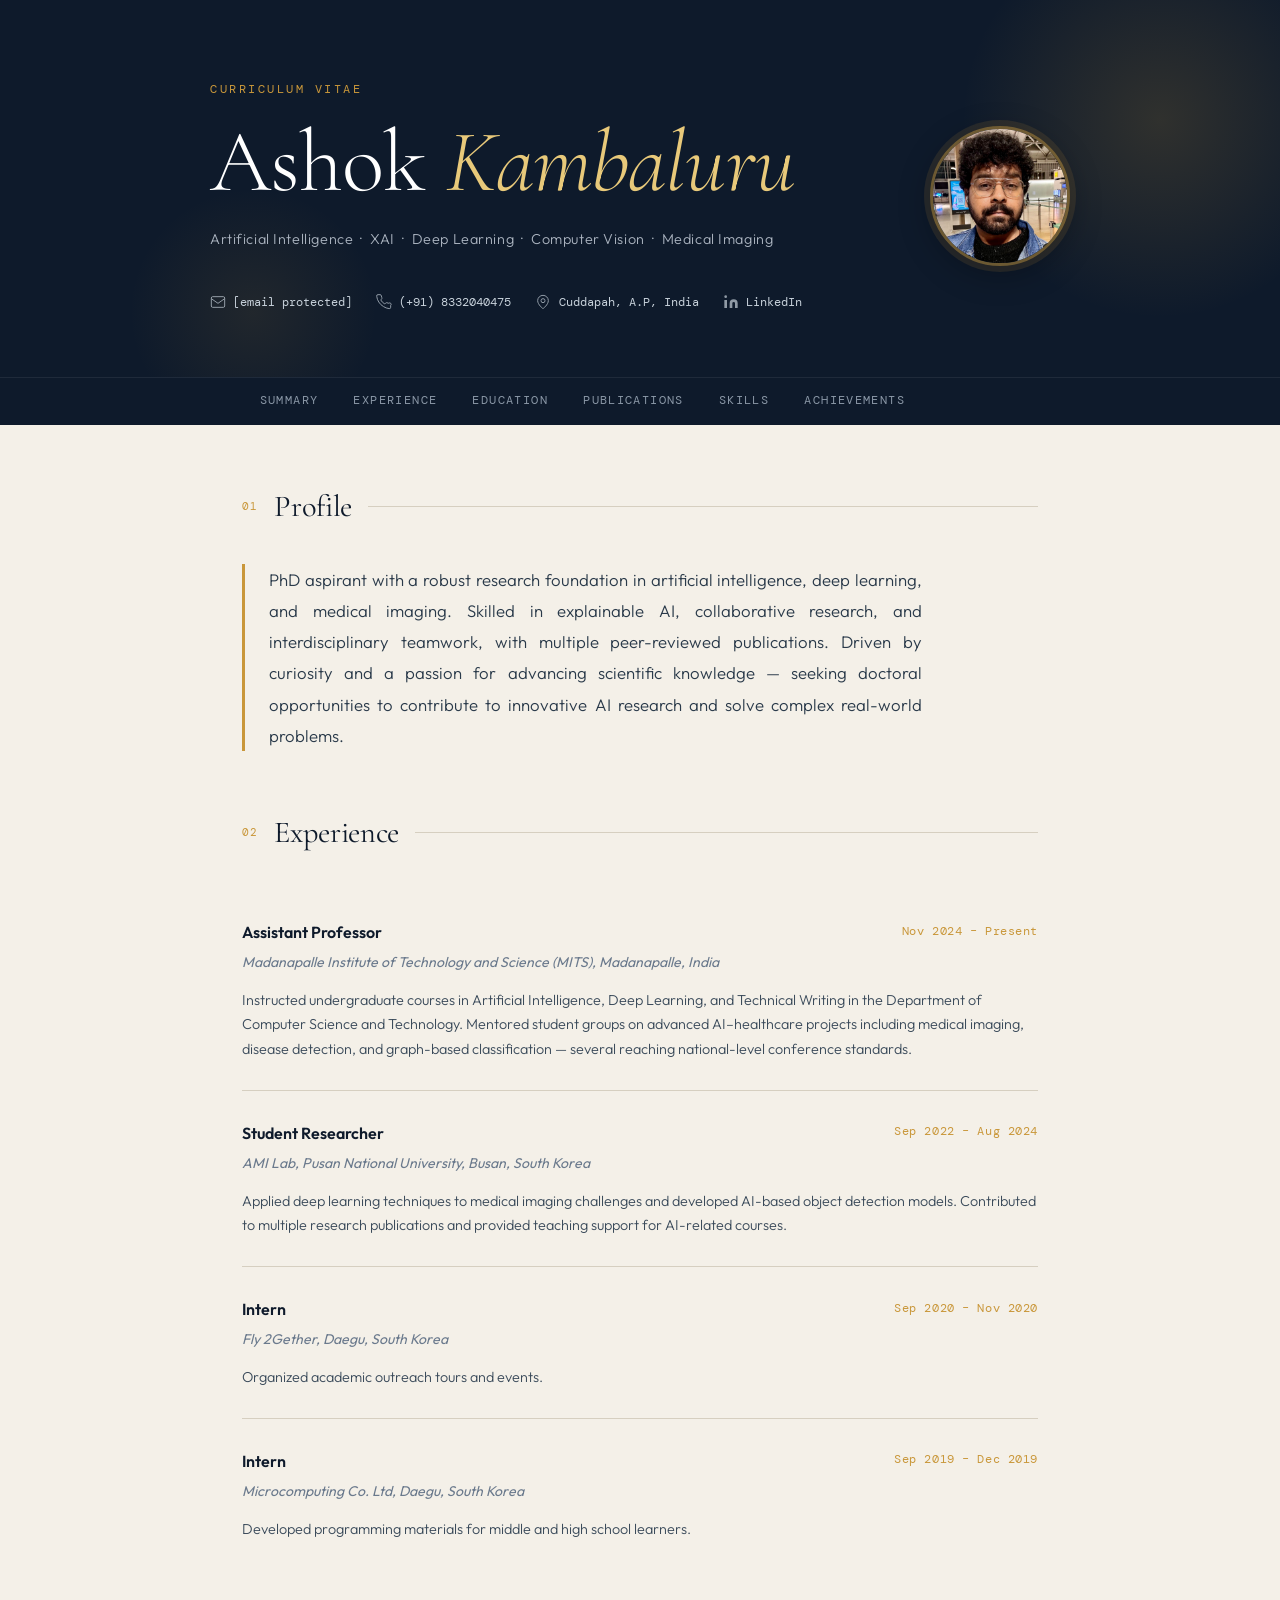
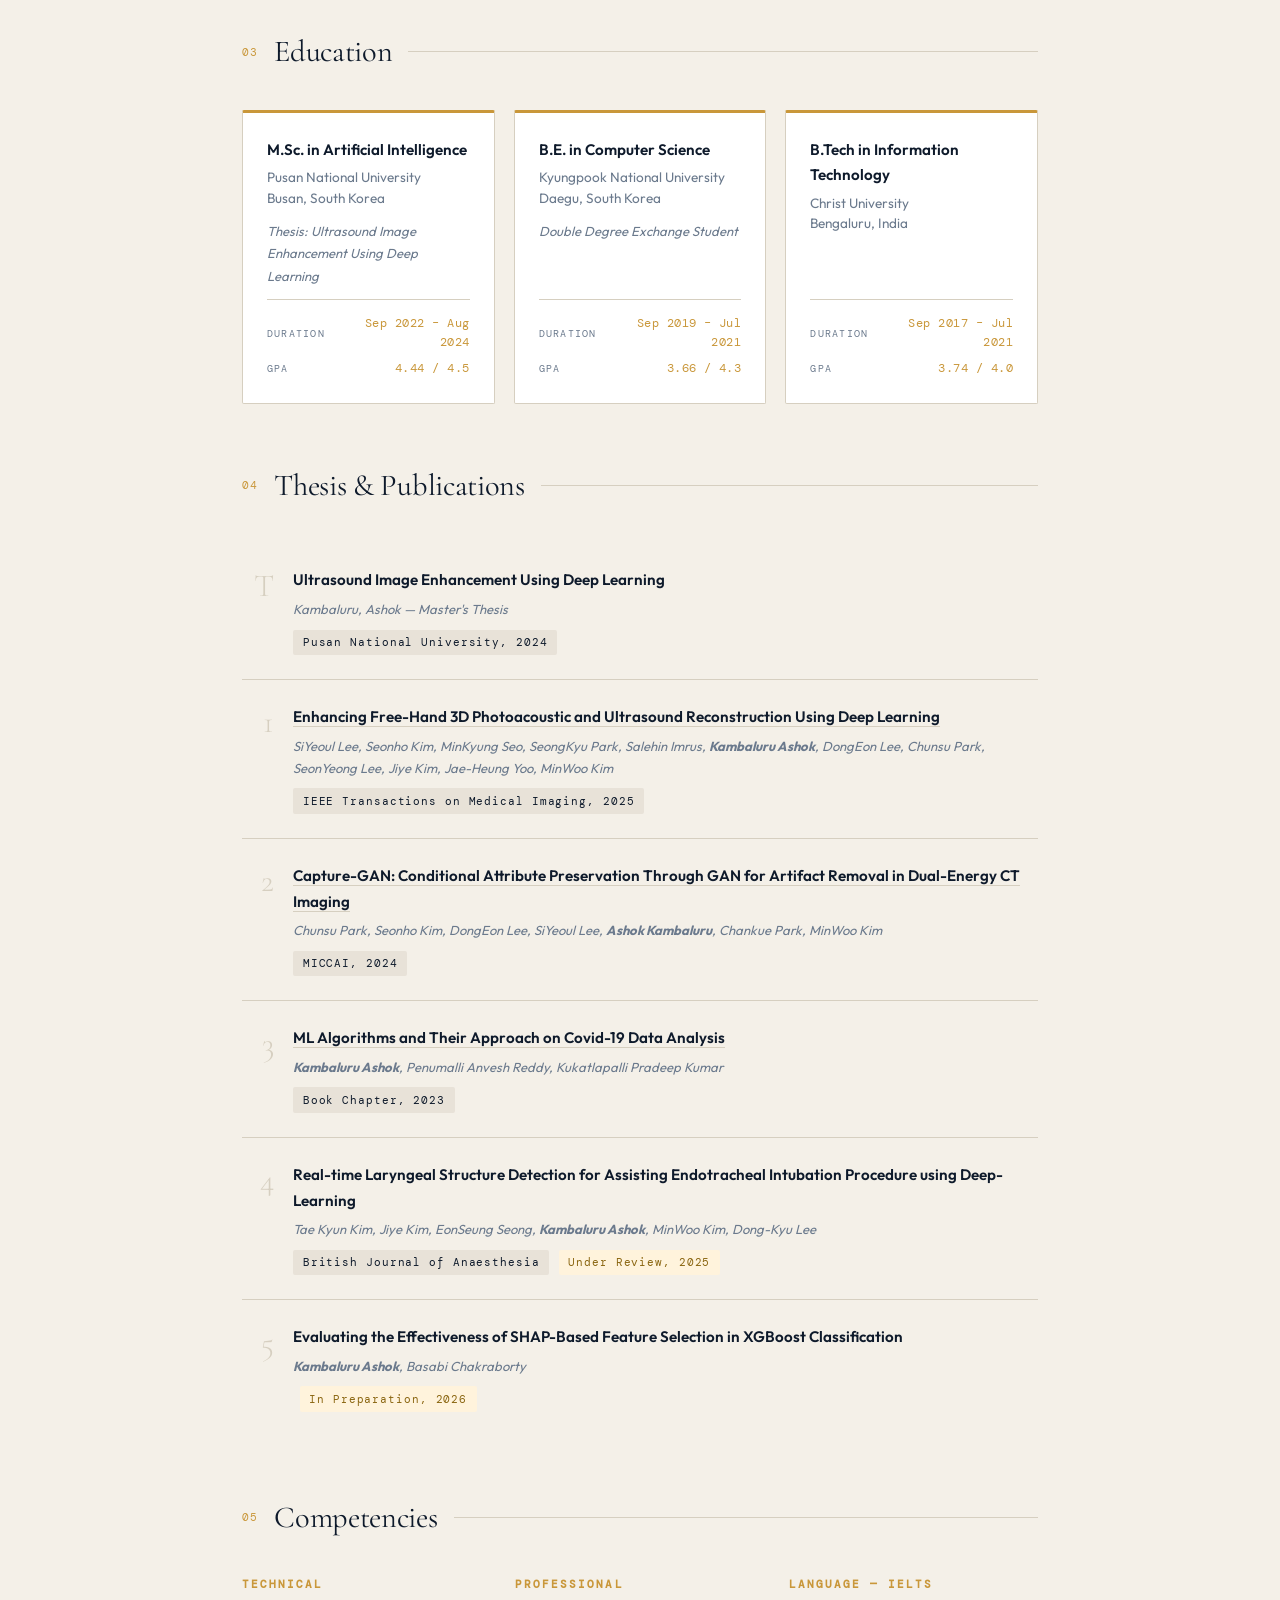
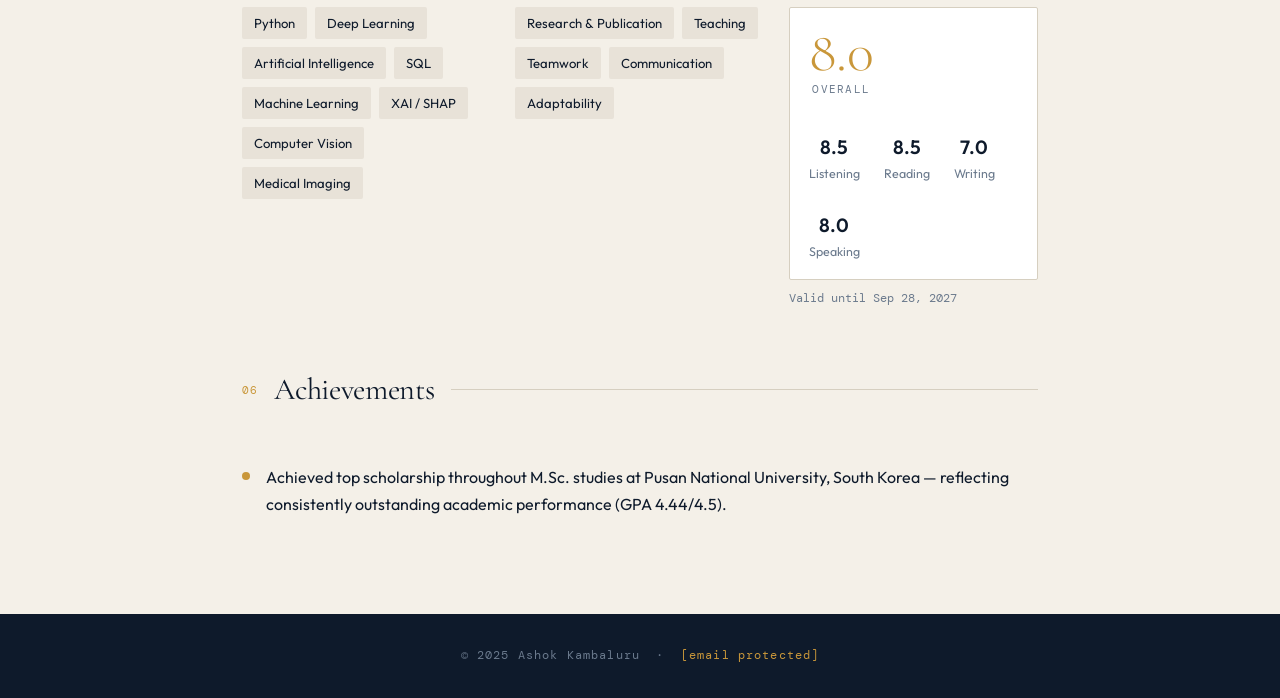
==== index.html @ cf651563 "Update index.html" ====
<!DOCTYPE html>
<html lang="en">
<head>
  <meta charset="UTF-8" />
  <meta name="viewport" content="width=device-width, initial-scale=1.0"/>
  <title>Ashok Kambaluru — AI Researcher</title>
  <link rel="preconnect" href="https://fonts.googleapis.com">
  <link href="https://fonts.googleapis.com/css2?family=Cormorant+Garamond:ital,wght@0,300;0,400;0,600;1,300;1,400&family=DM+Mono:wght@300;400&family=Outfit:wght@300;400;500;600&display=swap" rel="stylesheet">
  <style>
    :root {
      --ink: #0e1a2b;
      --paper: #f4f0e8;
      --accent: #c9973a;
      --accent-light: #e8c97a;
      --muted: #6b7a8d;
      --divider: #d6cfc0;
      --card-bg: #ffffff;
      --tag-bg: #e8e2d8;
    }

    *, *::before, *::after { box-sizing: border-box; margin: 0; padding: 0; }

    html { scroll-behavior: smooth; }

    body {
      font-family: 'Outfit', sans-serif;
      background-color: var(--paper);
      color: var(--ink);
      font-size: 16px;
      line-height: 1.7;
      overflow-x: hidden;
    }

    /* ─── HERO ─────────────────────────────────────────────── */
    header {
      background: var(--ink);
      color: var(--paper);
      padding: 5rem 2rem 4rem;
      position: relative;
      overflow: hidden;
    }

    header::before {
      content: '';
      position: absolute;
      top: -80px; right: -80px;
      width: 400px; height: 400px;
      border-radius: 50%;
      background: radial-gradient(circle, rgba(201,151,58,0.18) 0%, transparent 70%);
      pointer-events: none;
    }
    header::after {
      content: '';
      position: absolute;
      bottom: -60px; left: 10%;
      width: 250px; height: 250px;
      border-radius: 50%;
      background: radial-gradient(circle, rgba(201,151,58,0.10) 0%, transparent 70%);
      pointer-events: none;
    }

    .hero-inner {
      max-width: 860px;
      margin: 0 auto;
      position: relative;
      z-index: 1;
    }

    .hero-inner {
      display: flex;
      align-items: flex-start;
      gap: 3rem;
    }

    .hero-text { flex: 1; }

    .hero-photo {
      flex-shrink: 0;
      width: 140px;
      height: 140px;
      border-radius: 50%;
      object-fit: cover;
      object-position: center top;
      border: 3px solid rgba(201,151,58,0.5);
      box-shadow: 0 0 0 6px rgba(201,151,58,0.12), 0 8px 32px rgba(0,0,0,0.3);
      opacity: 0;
      animation: fadeUp 0.7s 0.2s forwards;
      align-self: center;
    }

    @media (max-width: 600px) {
      .hero-inner { flex-direction: column-reverse; gap: 1.5rem; align-items: flex-start; }
      .hero-photo { width: 100px; height: 100px; }
    }

    .hero-label {
      font-family: 'DM Mono', monospace;
      font-size: 0.72rem;
      letter-spacing: 0.22em;
      text-transform: uppercase;
      color: var(--accent);
      margin-bottom: 1rem;
      opacity: 0;
      animation: fadeUp 0.6s 0.1s forwards;
    }

    h1 {
      font-family: 'Cormorant Garamond', serif;
      font-size: clamp(3rem, 8vw, 5.5rem);
      font-weight: 300;
      letter-spacing: -0.01em;
      line-height: 1.05;
      color: #fff;
      opacity: 0;
      animation: fadeUp 0.7s 0.25s forwards;
    }

    h1 em {
      font-style: italic;
      color: var(--accent-light);
    }

    .hero-tagline {
      margin-top: 1.2rem;
      font-size: 0.9rem;
      font-weight: 300;
      color: #aab3bf;
      letter-spacing: 0.04em;
      opacity: 0;
      animation: fadeUp 0.7s 0.4s forwards;
    }

    .hero-contacts {
      display: flex;
      flex-wrap: wrap;
      gap: 1.5rem;
      margin-top: 2.5rem;
      opacity: 0;
      animation: fadeUp 0.7s 0.55s forwards;
    }

    .hero-contacts a, .hero-contacts span {
      font-family: 'DM Mono', monospace;
      font-size: 0.78rem;
      color: #c8d2db;
      text-decoration: none;
      display: flex;
      align-items: center;
      gap: 0.45rem;
      transition: color 0.2s;
    }
    .hero-contacts a:hover { color: var(--accent-light); }

    .contact-icon {
      width: 16px; height: 16px;
      flex-shrink: 0;
      opacity: 0.7;
    }

    /* ─── NAV ──────────────────────────────────────────────── */
    nav {
      background: var(--ink);
      border-top: 1px solid rgba(255,255,255,0.07);
      position: sticky;
      top: 0;
      z-index: 100;
    }

    nav ul {
      max-width: 860px;
      margin: 0 auto;
      display: flex;
      gap: 0;
      list-style: none;
      padding: 0 2rem;
      overflow-x: auto;
    }

    nav a {
      display: block;
      padding: 0.85rem 1.1rem;
      font-family: 'DM Mono', monospace;
      font-size: 0.72rem;
      letter-spacing: 0.12em;
      text-transform: uppercase;
      color: #8a97a6;
      text-decoration: none;
      transition: color 0.2s;
      white-space: nowrap;
    }
    nav a:hover { color: var(--accent-light); }

    /* ─── MAIN LAYOUT ──────────────────────────────────────── */
    main {
      max-width: 860px;
      margin: 0 auto;
      padding: 0 2rem 5rem;
    }

    .section {
      padding: 3.5rem 0 0;
      opacity: 1;
      transform: translateY(0);
      transition: none;
    }
    .section.animate {
      opacity: 0;
      transform: translateY(20px);
      transition: opacity 0.5s ease, transform 0.5s ease;
    }
    .section.animate.visible {
      opacity: 1;
      transform: translateY(0);
    }

    .section-header {
      display: flex;
      align-items: center;
      gap: 1rem;
      margin-bottom: 2rem;
    }

    .section-num {
      font-family: 'DM Mono', monospace;
      font-size: 0.68rem;
      color: var(--accent);
      letter-spacing: 0.1em;
    }

    h2 {
      font-family: 'Cormorant Garamond', serif;
      font-size: 1.9rem;
      font-weight: 400;
      color: var(--ink);
      letter-spacing: -0.01em;
    }

    .section-line {
      flex: 1;
      height: 1px;
      background: var(--divider);
    }

    /* ─── SUMMARY ──────────────────────────────────────────── */
    .summary-text {
      font-size: 1.05rem;
      font-weight: 300;
      line-height: 1.85;
      color: #2a3a4a;
      max-width: 680px;
      border-left: 3px solid var(--accent);
      padding-left: 1.5rem;
      text-align: justify;
      hyphens: auto;
    }

    /* ─── EXPERIENCE ───────────────────────────────────────── */
    .exp-item {
      display: grid;
      grid-template-columns: 1fr auto;
      gap: 0.3rem 2rem;
      padding: 1.8rem 0;
      border-bottom: 1px solid var(--divider);
    }
    .exp-item:last-child { border-bottom: none; }

    .exp-role {
      font-weight: 600;
      font-size: 1rem;
      color: var(--ink);
    }

    .exp-date {
      font-family: 'DM Mono', monospace;
      font-size: 0.72rem;
      color: var(--accent);
      letter-spacing: 0.05em;
      white-space: nowrap;
      padding-top: 0.15rem;
    }

    .exp-org {
      font-style: italic;
      font-size: 0.88rem;
      color: var(--muted);
      grid-column: 1;
    }

    .exp-desc {
      grid-column: 1 / -1;
      font-size: 0.9rem;
      font-weight: 300;
      color: #3a4a5a;
      margin-top: 0.5rem;
    }

    /* ─── EDUCATION ────────────────────────────────────────── */
    .edu-grid {
      display: grid;
      grid-template-columns: repeat(auto-fit, minmax(240px, 1fr));
      gap: 1.2rem;
    }

    .edu-card {
      background: var(--card-bg);
      border: 1px solid var(--divider);
      border-top: 3px solid var(--accent);
      padding: 1.5rem;
      border-radius: 2px;
      transition: box-shadow 0.25s, transform 0.25s;
      display: flex;
      flex-direction: column;
    }
    .edu-card:hover {
      box-shadow: 0 8px 30px rgba(14,26,43,0.10);
      transform: translateY(-3px);
    }

    .edu-degree {
      font-weight: 600;
      font-size: 0.95rem;
      margin-bottom: 0.3rem;
    }

    .edu-uni {
      font-size: 0.85rem;
      color: var(--muted);
      margin-bottom: 0.75rem;
      line-height: 1.5;
    }

    .edu-note {
      font-size: 0.82rem;
      color: var(--muted);
      font-style: italic;
      margin-bottom: 0.75rem;
      flex: 1;
    }

    .edu-meta {
      display: grid;
      grid-template-columns: auto 1fr;
      gap: 0.35rem 1.2rem;
      border-top: 1px solid var(--divider);
      padding-top: 0.85rem;
      margin-top: auto;
      align-items: center;
    }

    .edu-meta-label {
      font-family: 'DM Mono', monospace;
      font-size: 0.65rem;
      letter-spacing: 0.12em;
      text-transform: uppercase;
      color: var(--muted);
      white-space: nowrap;
    }

    .edu-meta-value {
      font-family: 'DM Mono', monospace;
      font-size: 0.73rem;
      color: var(--accent);
      letter-spacing: 0.04em;
      font-weight: 400;
      text-align: right;
    }

    /* ─── PUBLICATIONS ─────────────────────────────────────── */
    .pub-item {
      padding: 1.5rem 0;
      border-bottom: 1px solid var(--divider);
      display: grid;
      grid-template-columns: auto 1fr;
      gap: 0 1.2rem;
    }
    .pub-item:last-child { border-bottom: none; }

    .pub-num {
      font-family: 'Cormorant Garamond', serif;
      font-size: 2rem;
      font-weight: 300;
      color: var(--divider);
      line-height: 1;
      padding-top: 0.15rem;
      min-width: 2rem;
      text-align: right;
    }

    .pub-title {
      font-weight: 600;
      font-size: 0.95rem;
      color: var(--ink);
      margin-bottom: 0.3rem;
    }

    .pub-authors {
      font-size: 0.82rem;
      color: var(--muted);
      font-style: italic;
      margin-bottom: 0.4rem;
    }

    .pub-venue {
      display: inline-block;
      font-family: 'DM Mono', monospace;
      font-size: 0.7rem;
      letter-spacing: 0.08em;
      background: var(--tag-bg);
      color: var(--ink);
      padding: 0.2rem 0.6rem;
      border-radius: 2px;
    }

    .pub-status {
      display: inline-block;
      font-family: 'DM Mono', monospace;
      font-size: 0.7rem;
      letter-spacing: 0.08em;
      background: #fff3dc;
      color: #8a6510;
      padding: 0.2rem 0.6rem;
      border-radius: 2px;
      margin-left: 0.4rem;
    }

    .pub-title a {
      color: var(--ink);
      text-decoration: none;
      border-bottom: 1px solid var(--divider);
      transition: color 0.2s, border-color 0.2s;
    }
    .pub-title a:hover {
      color: var(--accent);
      border-color: var(--accent);
    }

    /* ─── DOCUMENTS ────────────────────────────────────────── */
    .docs-grid {
      display: grid;
      grid-template-columns: repeat(auto-fill, minmax(220px, 1fr));
      gap: 1rem;
    }

    .doc-card {
      background: var(--card-bg);
      border: 1px solid var(--divider);
      border-radius: 2px;
      padding: 1.2rem 1.4rem;
      display: flex;
      align-items: center;
      gap: 1rem;
      text-decoration: none;
      color: var(--ink);
      transition: box-shadow 0.2s, transform 0.2s, border-color 0.2s;
    }
    .doc-card:hover {
      box-shadow: 0 6px 24px rgba(14,26,43,0.10);
      transform: translateY(-2px);
      border-color: var(--accent);
    }

    .doc-icon {
      width: 36px; height: 36px;
      flex-shrink: 0;
      background: var(--tag-bg);
      border-radius: 4px;
      display: flex;
      align-items: center;
      justify-content: center;
    }

    .doc-icon svg {
      width: 18px; height: 18px;
      color: var(--accent);
    }

    .doc-info {}

    .doc-name {
      font-weight: 600;
      font-size: 0.88rem;
      margin-bottom: 0.2rem;
    }

    .doc-meta {
      font-family: 'DM Mono', monospace;
      font-size: 0.68rem;
      color: var(--muted);
      letter-spacing: 0.06em;
    }

    /* ─── SKILLS ───────────────────────────────────────────── */
    .skills-grid {
      display: grid;
      grid-template-columns: repeat(auto-fit, minmax(200px, 1fr));
      gap: 1.5rem;
    }

    .skill-group h3 {
      font-family: 'DM Mono', monospace;
      font-size: 0.7rem;
      letter-spacing: 0.18em;
      text-transform: uppercase;
      color: var(--accent);
      margin-bottom: 0.8rem;
    }

    .skill-tags {
      display: flex;
      flex-wrap: wrap;
      gap: 0.5rem;
    }

    .skill-tag {
      background: var(--tag-bg);
      color: var(--ink);
      font-size: 0.82rem;
      padding: 0.3rem 0.75rem;
      border-radius: 2px;
      font-weight: 400;
    }

    /* ─── IELTS ────────────────────────────────────────────── */
    .ielts-box {
      background: var(--card-bg);
      border: 1px solid var(--divider);
      padding: 1.5rem 2rem;
      border-radius: 2px;
      display: flex;
      flex-wrap: wrap;
      gap: 2rem;
      align-items: center;
    }

    .ielts-overall {
      text-align: center;
    }

    .ielts-score {
      font-family: 'Cormorant Garamond', serif;
      font-size: 3.5rem;
      font-weight: 300;
      color: var(--accent);
      line-height: 1;
    }

    .ielts-label {
      font-family: 'DM Mono', monospace;
      font-size: 0.68rem;
      letter-spacing: 0.12em;
      text-transform: uppercase;
      color: var(--muted);
    }

    .ielts-breakdown {
      display: flex;
      gap: 1.5rem;
      flex-wrap: wrap;
    }

    .ielts-sub {
      text-align: center;
    }

    .ielts-sub-score {
      font-weight: 600;
      font-size: 1.2rem;
      color: var(--ink);
    }

    .ielts-sub-label {
      font-size: 0.78rem;
      color: var(--muted);
    }

    /* ─── ACHIEVEMENTS ─────────────────────────────────────── */
    .achievement-item {
      display: flex;
      gap: 1rem;
      align-items: flex-start;
      padding: 1rem 0;
    }

    .ach-bullet {
      width: 8px; height: 8px;
      background: var(--accent);
      border-radius: 50%;
      flex-shrink: 0;
      margin-top: 0.55rem;
    }

    /* ─── FOOTER ───────────────────────────────────────────── */
    footer {
      background: var(--ink);
      color: #6b7a8d;
      text-align: center;
      padding: 2rem;
      font-family: 'DM Mono', monospace;
      font-size: 0.72rem;
      letter-spacing: 0.1em;
    }

    footer a { color: var(--accent); text-decoration: none; }

    /* ─── ANIMATIONS ───────────────────────────────────────── */
    @keyframes fadeUp {
      from { opacity: 0; transform: translateY(18px); }
      to   { opacity: 1; transform: translateY(0); }
    }

    /* ─── RESPONSIVE ───────────────────────────────────────── */
    @media (max-width: 600px) {
      .exp-item { grid-template-columns: 1fr; }
      .exp-date { grid-column: 1; }
      .ielts-box { flex-direction: column; }
    }

    /* ─── ACCESSIBILITY ────────────────────────────────────── */
    :focus-visible {
      outline: 3px solid var(--accent);
      outline-offset: 3px;
    }

    @media (prefers-reduced-motion: reduce) {
      *, *::before, *::after {
        animation-duration: 0.01ms !important;
        transition-duration: 0.01ms !important;
      }
    }
  </style>
</head>
<body>

<!-- ── HEADER ───────────────────────────────────────────── -->
<header role="banner">
  <div class="hero-inner">
    <div class="hero-text">
    <p class="hero-label">Curriculum Vitae</p>
    <h1>Ashok <em>Kambaluru</em></h1>
    <p class="hero-tagline">Artificial Intelligence &nbsp;·&nbsp; XAI &nbsp;·&nbsp; Deep Learning &nbsp;·&nbsp; Computer Vision &nbsp;·&nbsp; Medical Imaging</p>
    <div class="hero-contacts" aria-label="Contact information">
      <a href="/cdn-cgi/l/email-protection#5a313b37383b362f2833743b293235311a3d373b333674393537" aria-label="Email Ashok">
        <svg class="contact-icon" viewBox="0 0 24 24" fill="none" stroke="currentColor" stroke-width="1.5" aria-hidden="true"><rect x="2" y="4" width="20" height="16" rx="2"/><path d="m2 7 10 7 10-7"/></svg>
        <span class="__cf_email__" data-cfemail="95fef4f8f7f4f9e0e7fcbbf4e6fdfafed5f2f8f4fcf9bbf6faf8">[email&#160;protected]</span>
      </a>
      <a href="tel:+918332040475" aria-label="Phone number">
        <svg class="contact-icon" viewBox="0 0 24 24" fill="none" stroke="currentColor" stroke-width="1.5" aria-hidden="true"><path d="M22 16.92v3a2 2 0 0 1-2.18 2 19.79 19.79 0 0 1-8.63-3.07A19.5 19.5 0 0 1 4.15 12 19.79 19.79 0 0 1 1.08 3.4 2 2 0 0 1 3.06 1h3a2 2 0 0 1 2 1.72c.127.96.361 1.903.7 2.81a2 2 0 0 1-.45 2.11L7.09 8.91a16 16 0 0 0 6 6l1.27-1.27a2 2 0 0 1 2.11-.45c.907.339 1.85.573 2.81.7A2 2 0 0 1 22 16.92z"/></svg>
        (+91) 8332040475
      </a>
      <span>
        <svg class="contact-icon" viewBox="0 0 24 24" fill="none" stroke="currentColor" stroke-width="1.5" aria-hidden="true"><path d="M20 10c0 6-8 12-8 12s-8-6-8-12a8 8 0 0 1 16 0Z"/><circle cx="12" cy="10" r="3"/></svg>
        Cuddapah, A.P, India
      </span>
      <a href="https://www.linkedin.com/in/ashok-kambaluru" target="_blank" rel="noopener noreferrer" aria-label="LinkedIn profile">
        <svg class="contact-icon" viewBox="0 0 24 24" fill="currentColor" aria-hidden="true"><path d="M16 8a6 6 0 0 1 6 6v7h-4v-7a2 2 0 0 0-2-2 2 2 0 0 0-2 2v7h-4v-7a6 6 0 0 1 6-6zM2 9h4v12H2z"/><circle cx="4" cy="4" r="2"/></svg>
        LinkedIn
      </a>
    </div>
    </div>
    <img src="[data-uri]" alt="Ashok Kambaluru" class="hero-photo" />
  </div>
</header>

<!-- ── NAV ──────────────────────────────────────────────── -->
<nav aria-label="Page sections">
  <ul role="list">
    <li><a href="#summary">Summary</a></li>
    <li><a href="#experience">Experience</a></li>
    <li><a href="#education">Education</a></li>
    <li><a href="#publications">Publications</a></li>
    <li><a href="#skills">Skills</a></li>
    <li><a href="#achievements">Achievements</a></li>
    <!-- <li><a href="#documents">Documents</a></li> -->
  </ul>
</nav>

<!-- ── MAIN ─────────────────────────────────────────────── -->
<main id="main-content">

  <!-- SUMMARY -->
  <section id="summary" class="section" aria-labelledby="summary-heading">
    <div class="section-header">
      <span class="section-num" aria-hidden="true">01</span>
      <h2 id="summary-heading">Profile</h2>
      <div class="section-line" aria-hidden="true"></div>
    </div>
    <p class="summary-text">
      PhD aspirant with a robust research foundation in artificial intelligence, deep learning, and medical imaging. Skilled in explainable AI, collaborative research, and interdisciplinary teamwork, with multiple peer-reviewed publications. Driven by curiosity and a passion for advancing scientific knowledge — seeking doctoral opportunities to contribute to innovative AI research and solve complex real-world problems.
    </p>
  </section>

  <!-- EXPERIENCE -->
  <section id="experience" class="section" aria-labelledby="exp-heading">
    <div class="section-header">
      <span class="section-num" aria-hidden="true">02</span>
      <h2 id="exp-heading">Experience</h2>
      <div class="section-line" aria-hidden="true"></div>
    </div>

    <article class="exp-item">
      <div class="exp-role">Assistant Professor</div>
      <div class="exp-date">Nov 2024 – Present</div>
      <div class="exp-org">Madanapalle Institute of Technology and Science (MITS), Madanapalle, India</div>
      <p class="exp-desc">Instructed undergraduate courses in Artificial Intelligence, Deep Learning, and Technical Writing in the Department of Computer Science and Technology. Mentored student groups on advanced AI–healthcare projects including medical imaging, disease detection, and graph-based classification — several reaching national-level conference standards.</p>
    </article>

    <article class="exp-item">
      <div class="exp-role">Student Researcher</div>
      <div class="exp-date">Sep 2022 – Aug 2024</div>
      <div class="exp-org">AMI Lab, Pusan National University, Busan, South Korea</div>
      <p class="exp-desc">Applied deep learning techniques to medical imaging challenges and developed AI-based object detection models. Contributed to multiple research publications and provided teaching support for AI-related courses.</p>
    </article>

    <article class="exp-item">
      <div class="exp-role">Intern</div>
      <div class="exp-date">Sep 2020 – Nov 2020</div>
      <div class="exp-org">Fly 2Gether, Daegu, South Korea</div>
      <p class="exp-desc">Organized academic outreach tours and events.</p>
    </article>

    <article class="exp-item">
      <div class="exp-role">Intern</div>
      <div class="exp-date">Sep 2019 – Dec 2019</div>
      <div class="exp-org">Microcomputing Co. Ltd, Daegu, South Korea</div>
      <p class="exp-desc">Developed programming materials for middle and high school learners.</p>
    </article>
  </section>

  <!-- EDUCATION -->
  <section id="education" class="section" aria-labelledby="edu-heading">
    <div class="section-header">
      <span class="section-num" aria-hidden="true">03</span>
      <h2 id="edu-heading">Education</h2>
      <div class="section-line" aria-hidden="true"></div>
    </div>
    <div class="edu-grid">
      <article class="edu-card">
        <div class="edu-degree">M.Sc. in Artificial Intelligence</div>
        <div class="edu-uni">Pusan National University<br>Busan, South Korea</div>
        <p class="edu-note">Thesis: Ultrasound Image Enhancement Using Deep Learning</p>
        <div class="edu-meta">
          <span class="edu-meta-label">Duration</span>
          <span class="edu-meta-value">Sep 2022 – Aug 2024</span>
          <span class="edu-meta-label">GPA</span>
          <span class="edu-meta-value">4.44 / 4.5</span>
        </div>
      </article>
      <article class="edu-card">
        <div class="edu-degree">B.E. in Computer Science</div>
        <div class="edu-uni">Kyungpook National University<br>Daegu, South Korea</div>
        <p class="edu-note">Double Degree Exchange Student</p>
        <div class="edu-meta">
          <span class="edu-meta-label">Duration</span>
          <span class="edu-meta-value">Sep 2019 – Jul 2021</span>
          <span class="edu-meta-label">GPA</span>
          <span class="edu-meta-value">3.66 / 4.3</span>
        </div>
      </article>
      <article class="edu-card">
        <div class="edu-degree">B.Tech in Information Technology</div>
        <div class="edu-uni">Christ University<br>Bengaluru, India</div>
        <p class="edu-note">&nbsp;</p>
        <div class="edu-meta">
          <span class="edu-meta-label">Duration</span>
          <span class="edu-meta-value">Sep 2017 – Jul 2021</span>
          <span class="edu-meta-label">GPA</span>
          <span class="edu-meta-value">3.74 / 4.0</span>
        </div>
      </article>
    </div>
  </section>

  <!-- PUBLICATIONS -->
  <section id="publications" class="section" aria-labelledby="pub-heading">
    <div class="section-header">
      <span class="section-num" aria-hidden="true">04</span>
      <h2 id="pub-heading">Thesis &amp; Publications</h2>
      <div class="section-line" aria-hidden="true"></div>
    </div>

    <article class="pub-item">
      <div class="pub-num" aria-hidden="true">T</div>
      <div>
        <div class="pub-title">Ultrasound Image Enhancement Using Deep Learning</div>
        <div class="pub-authors">Kambaluru, Ashok — Master's Thesis</div>
        <span class="pub-venue">Pusan National University, 2024</span>
      </div>
    </article>

    <article class="pub-item">
      <div class="pub-num" aria-hidden="true">1</div>
      <div>
        <div class="pub-title"><a href="#" title="Link coming soon — replace with DOI">Enhancing Free-Hand 3D Photoacoustic and Ultrasound Reconstruction Using Deep Learning</a></div>
        <div class="pub-authors">SiYeoul Lee, Seonho Kim, MinKyung Seo, SeongKyu Park, Salehin Imrus, <strong>Kambaluru Ashok</strong>, DongEon Lee, Chunsu Park, SeonYeong Lee, Jiye Kim, Jae-Heung Yoo, MinWoo Kim</div>
        <span class="pub-venue">IEEE Transactions on Medical Imaging, 2025</span>
      </div>
    </article>

    <article class="pub-item">
      <div class="pub-num" aria-hidden="true">2</div>
      <div>
        <div class="pub-title"><a href="#" title="Link coming soon — replace with DOI">Capture-GAN: Conditional Attribute Preservation Through GAN for Artifact Removal in Dual-Energy CT Imaging</a></div>
        <div class="pub-authors">Chunsu Park, Seonho Kim, DongEon Lee, SiYeoul Lee, <strong>Ashok Kambaluru</strong>, Chankue Park, MinWoo Kim</div>
        <span class="pub-venue">MICCAI, 2024</span>
      </div>
    </article>

    <article class="pub-item">
      <div class="pub-num" aria-hidden="true">3</div>
      <div>
        <div class="pub-title"><a href="#" title="Link coming soon — replace with DOI">ML Algorithms and Their Approach on Covid-19 Data Analysis</a></div>
        <div class="pub-authors"><strong>Kambaluru Ashok</strong>, Penumalli Anvesh Reddy, Kukatlapalli Pradeep Kumar</div>
        <span class="pub-venue">Book Chapter, 2023</span>
      </div>
    </article>

    <article class="pub-item">
      <div class="pub-num" aria-hidden="true">4</div>
      <div>
        <div class="pub-title">Real-time Laryngeal Structure Detection for Assisting Endotracheal Intubation Procedure using Deep-Learning</div>
        <div class="pub-authors">Tae Kyun Kim, Jiye Kim, EonSeung Seong, <strong>Kambaluru Ashok</strong>, MinWoo Kim, Dong-Kyu Lee</div>
        <span class="pub-venue">British Journal of Anaesthesia</span>
        <span class="pub-status">Under Review, 2025</span>
      </div>
    </article>

    <article class="pub-item">
      <div class="pub-num" aria-hidden="true">5</div>
      <div>
        <div class="pub-title">Evaluating the Effectiveness of SHAP-Based Feature Selection in XGBoost Classification</div>
        <div class="pub-authors"><strong>Kambaluru Ashok</strong>, Basabi Chakraborty</div>
        <span class="pub-status">In Preparation, 2026</span>
      </div>
    </article>
  </section>

  <!-- SKILLS -->
  <section id="skills" class="section" aria-labelledby="skills-heading">
    <div class="section-header">
      <span class="section-num" aria-hidden="true">05</span>
      <h2 id="skills-heading">Competencies</h2>
      <div class="section-line" aria-hidden="true"></div>
    </div>

    <div class="skills-grid">
      <div class="skill-group">
        <h3>Technical</h3>
        <div class="skill-tags" role="list">
          <span class="skill-tag" role="listitem">Python</span>
          <span class="skill-tag" role="listitem">Deep Learning</span>
          <span class="skill-tag" role="listitem">Artificial Intelligence</span>
          <span class="skill-tag" role="listitem">SQL</span>
          <span class="skill-tag" role="listitem">Machine Learning</span>
          <span class="skill-tag" role="listitem">XAI / SHAP</span>
          <span class="skill-tag" role="listitem">Computer Vision</span>
          <span class="skill-tag" role="listitem">Medical Imaging</span>
        </div>
      </div>
      <div class="skill-group">
        <h3>Professional</h3>
        <div class="skill-tags" role="list">
          <span class="skill-tag" role="listitem">Research &amp; Publication</span>
          <span class="skill-tag" role="listitem">Teaching</span>
          <span class="skill-tag" role="listitem">Teamwork</span>
          <span class="skill-tag" role="listitem">Communication</span>
          <span class="skill-tag" role="listitem">Adaptability</span>
        </div>
      </div>
      <div class="skill-group">
        <h3>Language — IELTS</h3>
        <div class="ielts-box" style="margin-top:0.5rem;padding:1rem 1.2rem;">
          <div class="ielts-overall">
            <div class="ielts-score">8.0</div>
            <div class="ielts-label">Overall</div>
          </div>
          <div class="ielts-breakdown">
            <div class="ielts-sub"><div class="ielts-sub-score">8.5</div><div class="ielts-sub-label">Listening</div></div>
            <div class="ielts-sub"><div class="ielts-sub-score">8.5</div><div class="ielts-sub-label">Reading</div></div>
            <div class="ielts-sub"><div class="ielts-sub-score">7.0</div><div class="ielts-sub-label">Writing</div></div>
            <div class="ielts-sub"><div class="ielts-sub-score">8.0</div><div class="ielts-sub-label">Speaking</div></div>
          </div>
        </div>
        <p style="font-size:0.75rem;color:var(--muted);margin-top:0.5rem;font-family:'DM Mono',monospace;">Valid until Sep 28, 2027</p>
      </div>
    </div>
  </section>

  <!-- ACHIEVEMENTS -->
  <section id="achievements" class="section" aria-labelledby="ach-heading">
    <div class="section-header">
      <span class="section-num" aria-hidden="true">06</span>
      <h2 id="ach-heading">Achievements</h2>
      <div class="section-line" aria-hidden="true"></div>
    </div>
    <div class="achievement-item">
      <div class="ach-bullet" aria-hidden="true"></div>
      <p>Achieved top scholarship throughout M.Sc. studies at Pusan National University, South Korea — reflecting consistently outstanding academic performance (GPA 4.44/4.5).</p>
    </div>
  </section>

  <!-- DOCUMENTS -->
  <!-- <section id="documents" class="section" aria-labelledby="docs-heading">
    <div class="section-header">
      <span class="section-num" aria-hidden="true">07</span>
      <h2 id="docs-heading">Documents</h2>
      <div class="section-line" aria-hidden="true"></div>
    </div>
    <div class="docs-grid">

      <!-- TRANSCRIPTS -->
      <!-- <a class="doc-card" href="files/transcript-pnu.pdf" target="_blank" rel="noopener" aria-label="Download PNU Transcript">
        <div class="doc-icon">
          <svg viewBox="0 0 24 24" fill="none" stroke="currentColor" stroke-width="1.8" aria-hidden="true"><path d="M14 2H6a2 2 0 0 0-2 2v16a2 2 0 0 0 2 2h12a2 2 0 0 0 2-2V8z"/><polyline points="14 2 14 8 20 8"/><line x1="16" y1="13" x2="8" y2="13"/><line x1="16" y1="17" x2="8" y2="17"/><polyline points="10 9 9 9 8 9"/></svg>
        </div>
        <div class="doc-info">
          <div class="doc-name">Transcript — M.Sc.</div>
          <div class="doc-meta">Pusan National University</div>
        </div>
      </a> -->

      <!-- <a class="doc-card" href="files/transcript-christ.pdf" target="_blank" rel="noopener" aria-label="Download Christ University Transcript">
        <div class="doc-icon">
          <svg viewBox="0 0 24 24" fill="none" stroke="currentColor" stroke-width="1.8" aria-hidden="true"><path d="M14 2H6a2 2 0 0 0-2 2v16a2 2 0 0 0 2 2h12a2 2 0 0 0 2-2V8z"/><polyline points="14 2 14 8 20 8"/><line x1="16" y1="13" x2="8" y2="13"/><line x1="16" y1="17" x2="8" y2="17"/><polyline points="10 9 9 9 8 9"/></svg>
        </div>
        <div class="doc-info">
          <div class="doc-name">Transcript — B.Tech</div>
          <div class="doc-meta">Christ University</div>
        </div>
      </a> -->

      <!-- CERTIFICATES -->
      <!-- <a class="doc-card" href="files/certificate-msc.pdf" target="_blank" rel="noopener" aria-label="Download MSc Graduation Certificate">
        <div class="doc-icon">
          <svg viewBox="0 0 24 24" fill="none" stroke="currentColor" stroke-width="1.8" aria-hidden="true"><circle cx="12" cy="8" r="6"/><path d="M15.477 12.89 17 22l-5-3-5 3 1.523-9.11"/></svg>
        </div>
        <div class="doc-info">
          <div class="doc-name">Certificate — M.Sc.</div>
          <div class="doc-meta">Graduation Certificate</div>
        </div>
      </a>

      <a class="doc-card" href="files/certificate-btech.pdf" target="_blank" rel="noopener" aria-label="Download BTech Graduation Certificate">
        <div class="doc-icon">
          <svg viewBox="0 0 24 24" fill="none" stroke="currentColor" stroke-width="1.8" aria-hidden="true"><circle cx="12" cy="8" r="6"/><path d="M15.477 12.89 17 22l-5-3-5 3 1.523-9.11"/></svg>
        </div>
        <div class="doc-info">
          <div class="doc-name">Certificate — B.Tech</div>
          <div class="doc-meta">Graduation Certificate</div>
        </div>
      </a> -->

      <!-- RESUMES -->
      <!-- <a class="doc-card" href="files/resume.pdf" target="_blank" rel="noopener" aria-label="Download Resume PDF">
        <div class="doc-icon">
          <svg viewBox="0 0 24 24" fill="none" stroke="currentColor" stroke-width="1.8" aria-hidden="true"><path d="M20 7H4a2 2 0 0 0-2 2v6a2 2 0 0 0 2 2h16a2 2 0 0 0 2-2V9a2 2 0 0 0-2-2z"/><path d="M16 21V5a2 2 0 0 0-2-2h-4a2 2 0 0 0-2 2v16"/></svg>
        </div>
        <div class="doc-info">
          <div class="doc-name">Resume</div>
          <div class="doc-meta">Standard Version · PDF</div>
        </div>
      </a>

      <a class="doc-card" href="files/resume-europass.pdf" target="_blank" rel="noopener" aria-label="Download Europass Resume PDF">
        <div class="doc-icon">
          <svg viewBox="0 0 24 24" fill="none" stroke="currentColor" stroke-width="1.8" aria-hidden="true"><path d="M20 7H4a2 2 0 0 0-2 2v6a2 2 0 0 0 2 2h16a2 2 0 0 0 2-2V9a2 2 0 0 0-2-2z"/><path d="M16 21V5a2 2 0 0 0-2-2h-4a2 2 0 0 0-2 2v16"/></svg>
        </div>
        <div class="doc-info">
          <div class="doc-name">Resume — Europass</div>
          <div class="doc-meta">Europass Format · PDF</div>
        </div>
      </a> 

    </div> 
  </section> -->

</main>

<footer role="contentinfo">
  <p>© 2025 Ashok Kambaluru &nbsp;·&nbsp; <a href="/cdn-cgi/l/email-protection#6c070d010e0d00191e05420d1f0403072c0b010d0500420f0301"><span class="__cf_email__" data-cfemail="3b505a56595a574e4952155a485354507b5c565a525715585456">[email&#160;protected]</span></a></p>
</footer>

<script data-cfasync="false" src="/cdn-cgi/scripts/5c5dd728/cloudflare-static/email-decode.min.js"></script><s
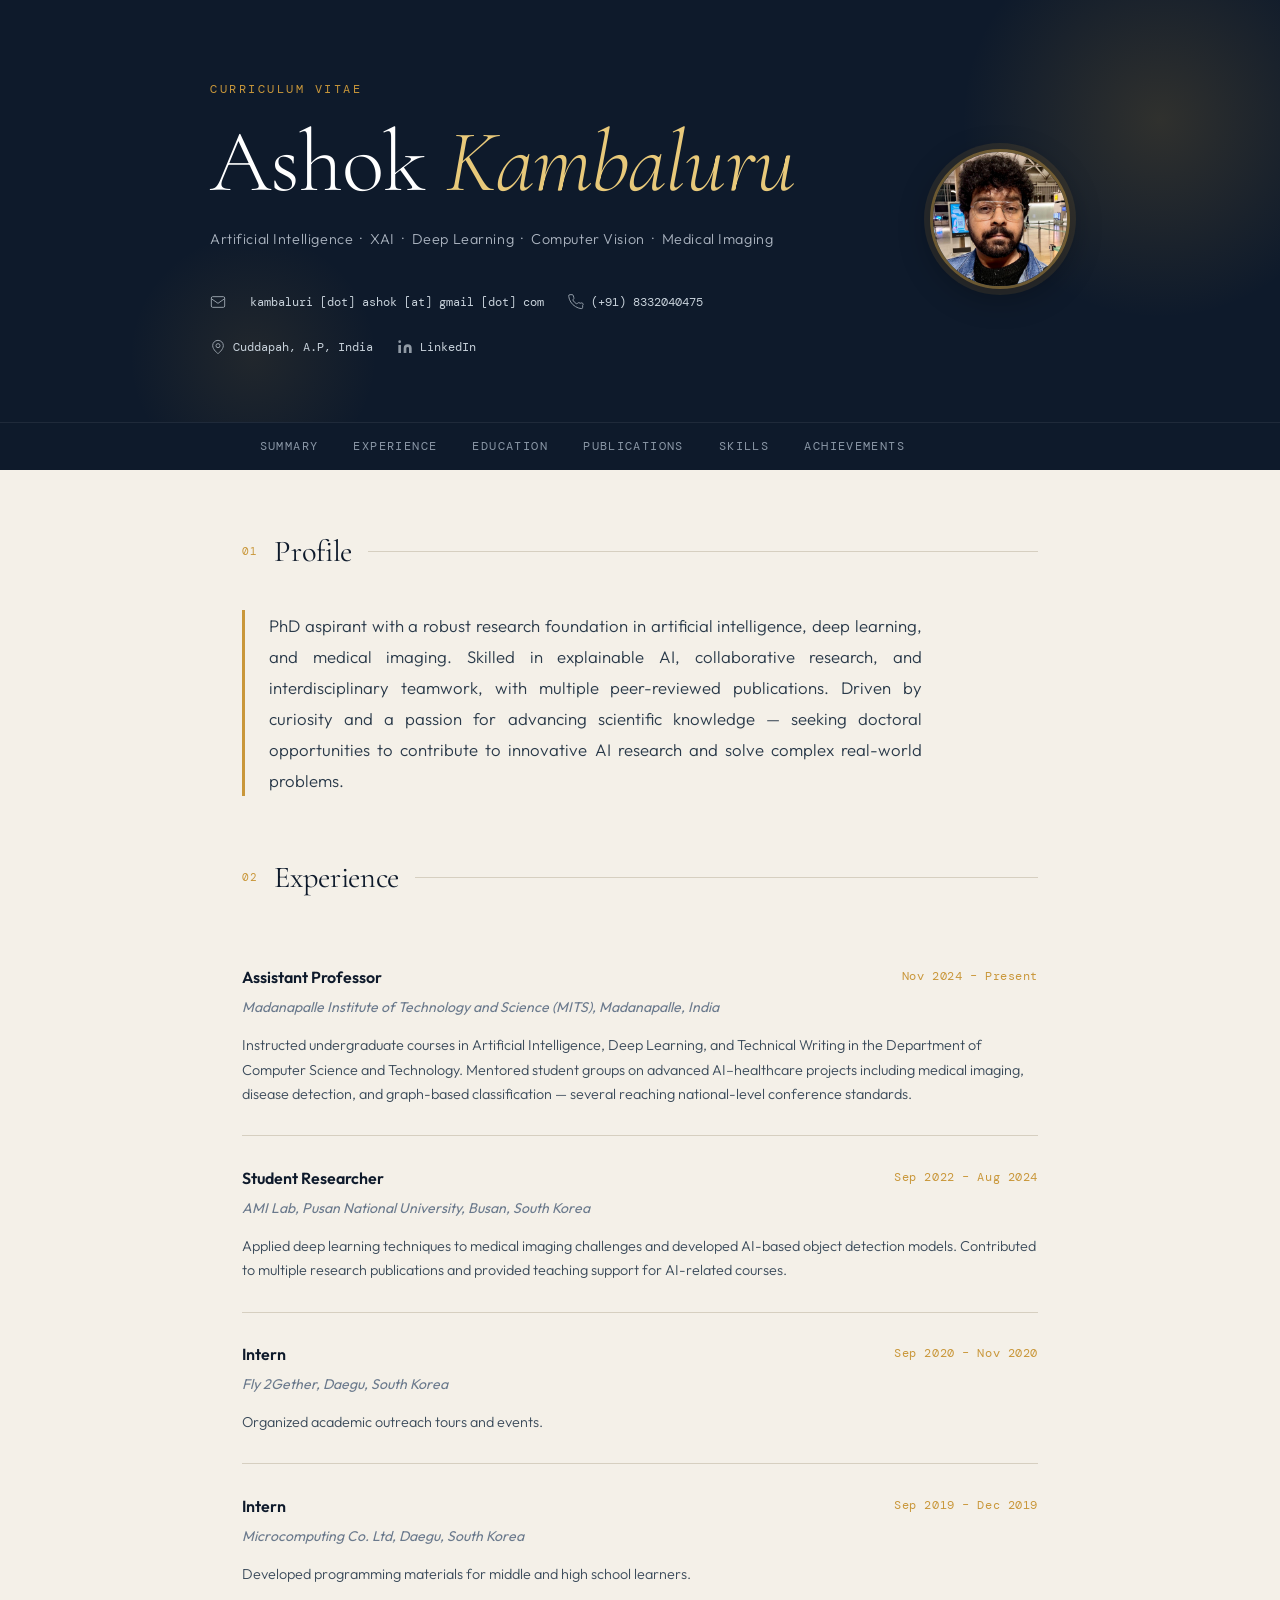
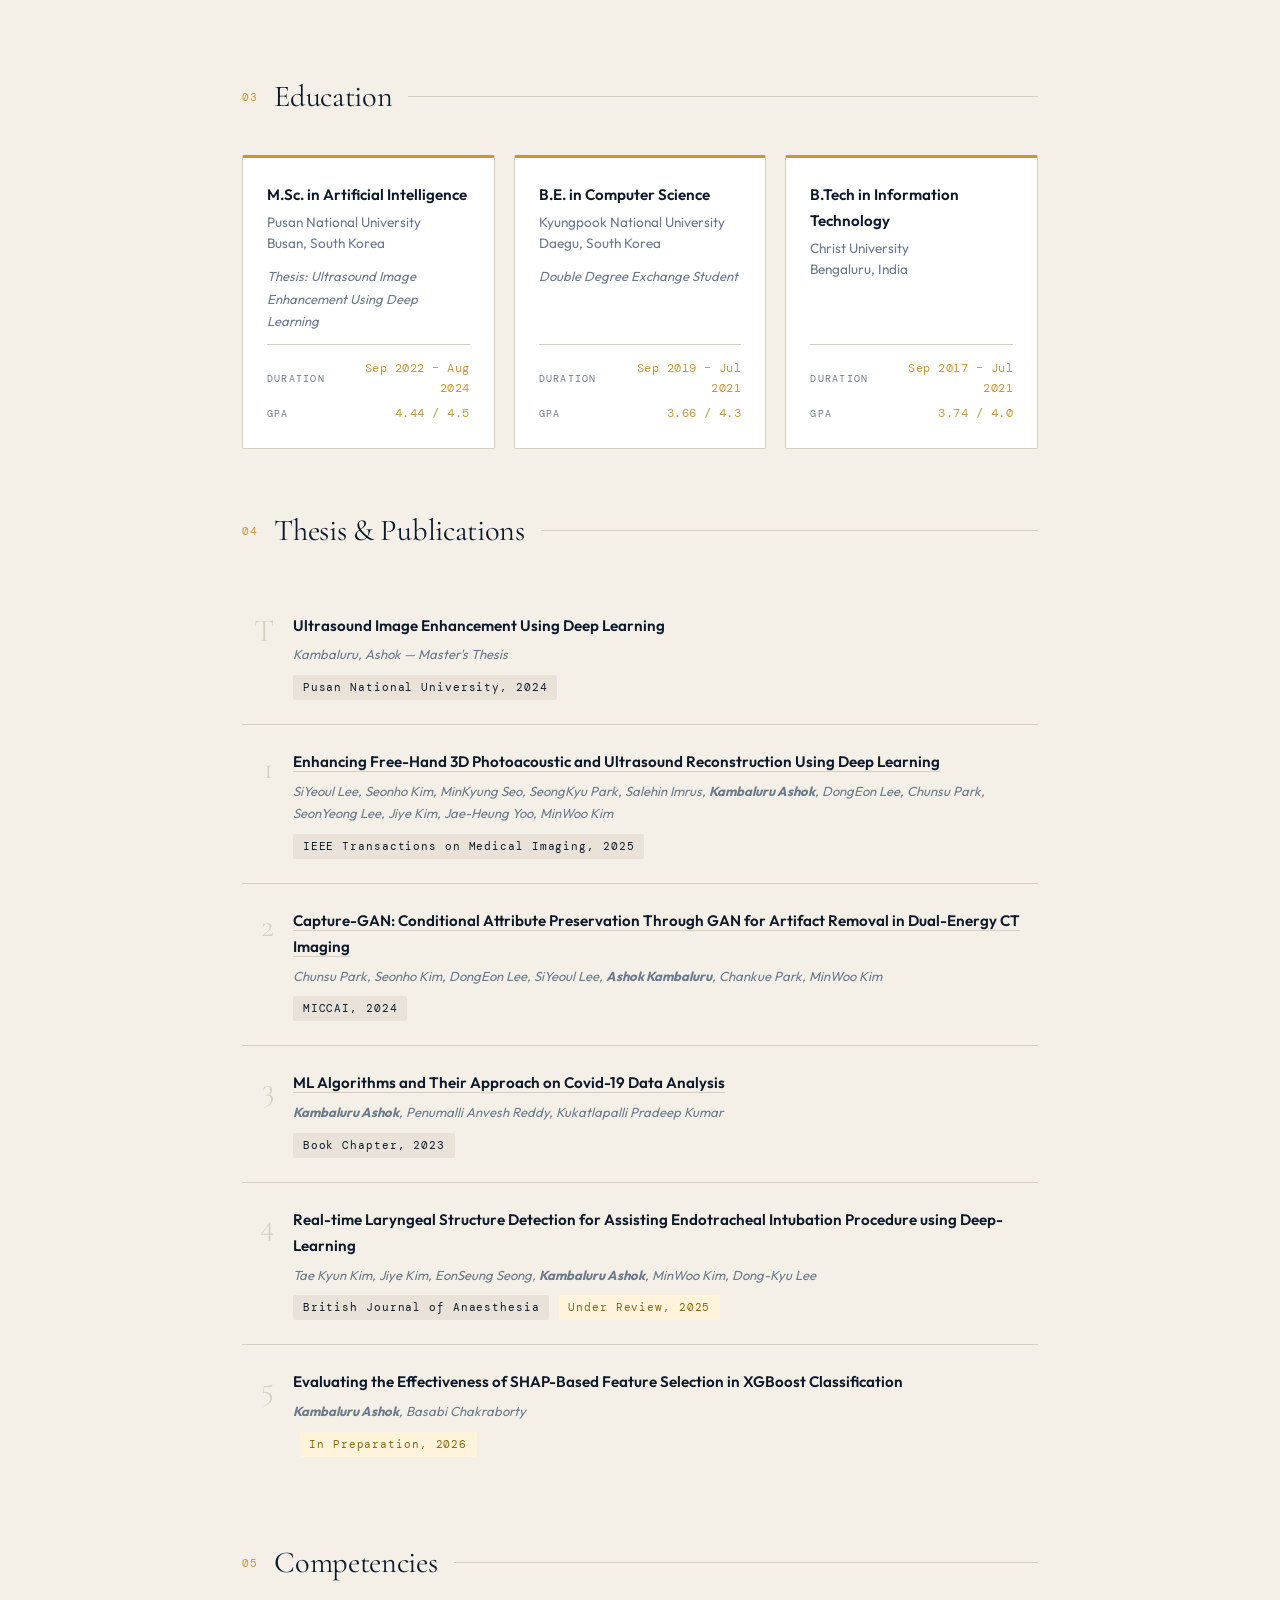
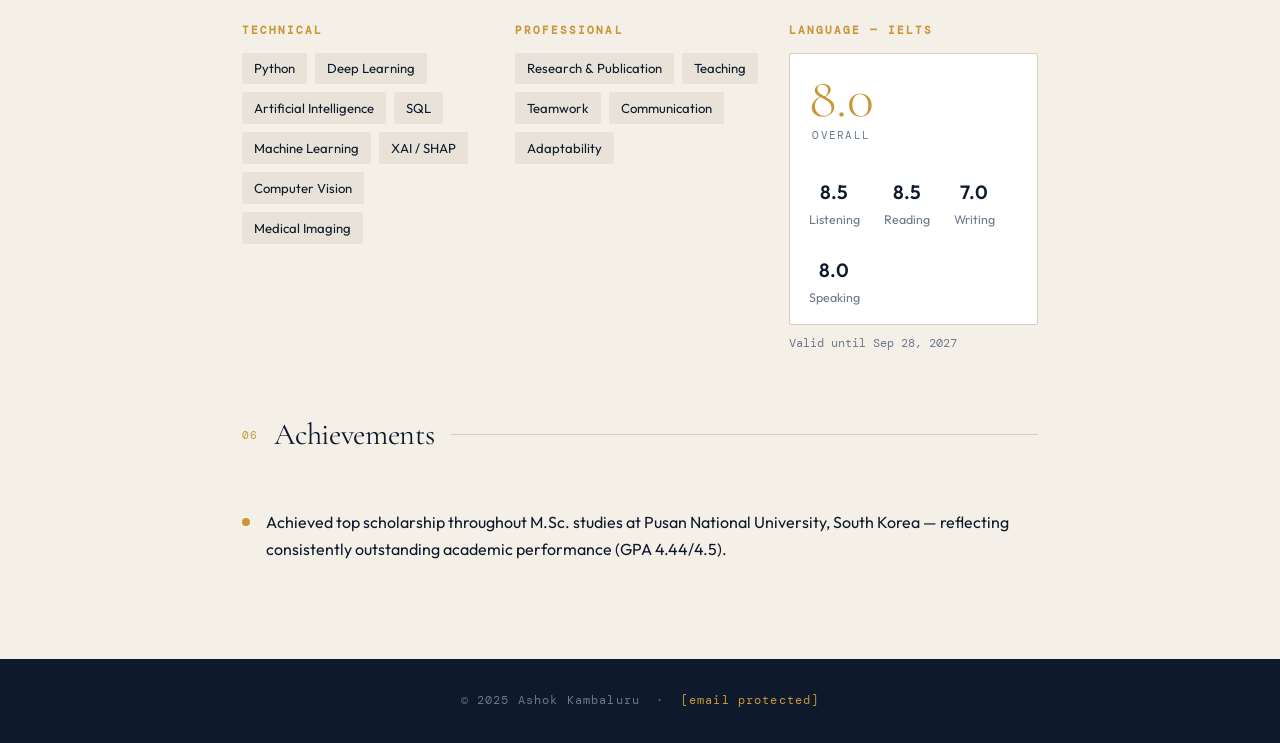
==== commit b445dce9: "Update index.html" ====
--- a/index.html
+++ b/index.html
@@ -641,7 +641,9 @@
     <div class="hero-contacts" aria-label="Contact information">
       <a href="/cdn-cgi/l/email-protection#5a313b37383b362f2833743b293235311a3d373b333674393537" aria-label="Email Ashok">
         <svg class="contact-icon" viewBox="0 0 24 24" fill="none" stroke="currentColor" stroke-width="1.5" aria-hidden="true"><rect x="2" y="4" width="20" height="16" rx="2"/><path d="m2 7 10 7 10-7"/></svg>
-        <span class="__cf_email__" data-cfemail="95fef4f8f7f4f9e0e7fcbbf4e6fdfafed5f2f8f4fcf9bbf6faf8">[email&#160;protected]</span>
+        <a href="mailto:kambaluri.ashok@gmail.com">
+          <span>kambaluri [dot] ashok [at] gmail [dot] com</span>
+        </a>
       </a>
       <a href="tel:+918332040475" aria-label="Phone number">
         <svg class="contact-icon" viewBox="0 0 24 24" fill="none" stroke="currentColor" stroke-width="1.5" aria-hidden="true"><path d="M22 16.92v3a2 2 0 0 1-2.18 2 19.79 19.79 0 0 1-8.63-3.07A19.5 19.5 0 0 1 4.15 12 19.79 19.79 0 0 1 1.08 3.4 2 2 0 0 1 3.06 1h3a2 2 0 0 1 2 1.72c.127.96.361 1.903.7 2.81a2 2 0 0 1-.45 2.11L7.09 8.91a16 16 0 0 0 6 6l1.27-1.27a2 2 0 0 1 2.11-.45c.907.339 1.85.573 2.81.7A2 2 0 0 1 22 16.92z"/></svg>
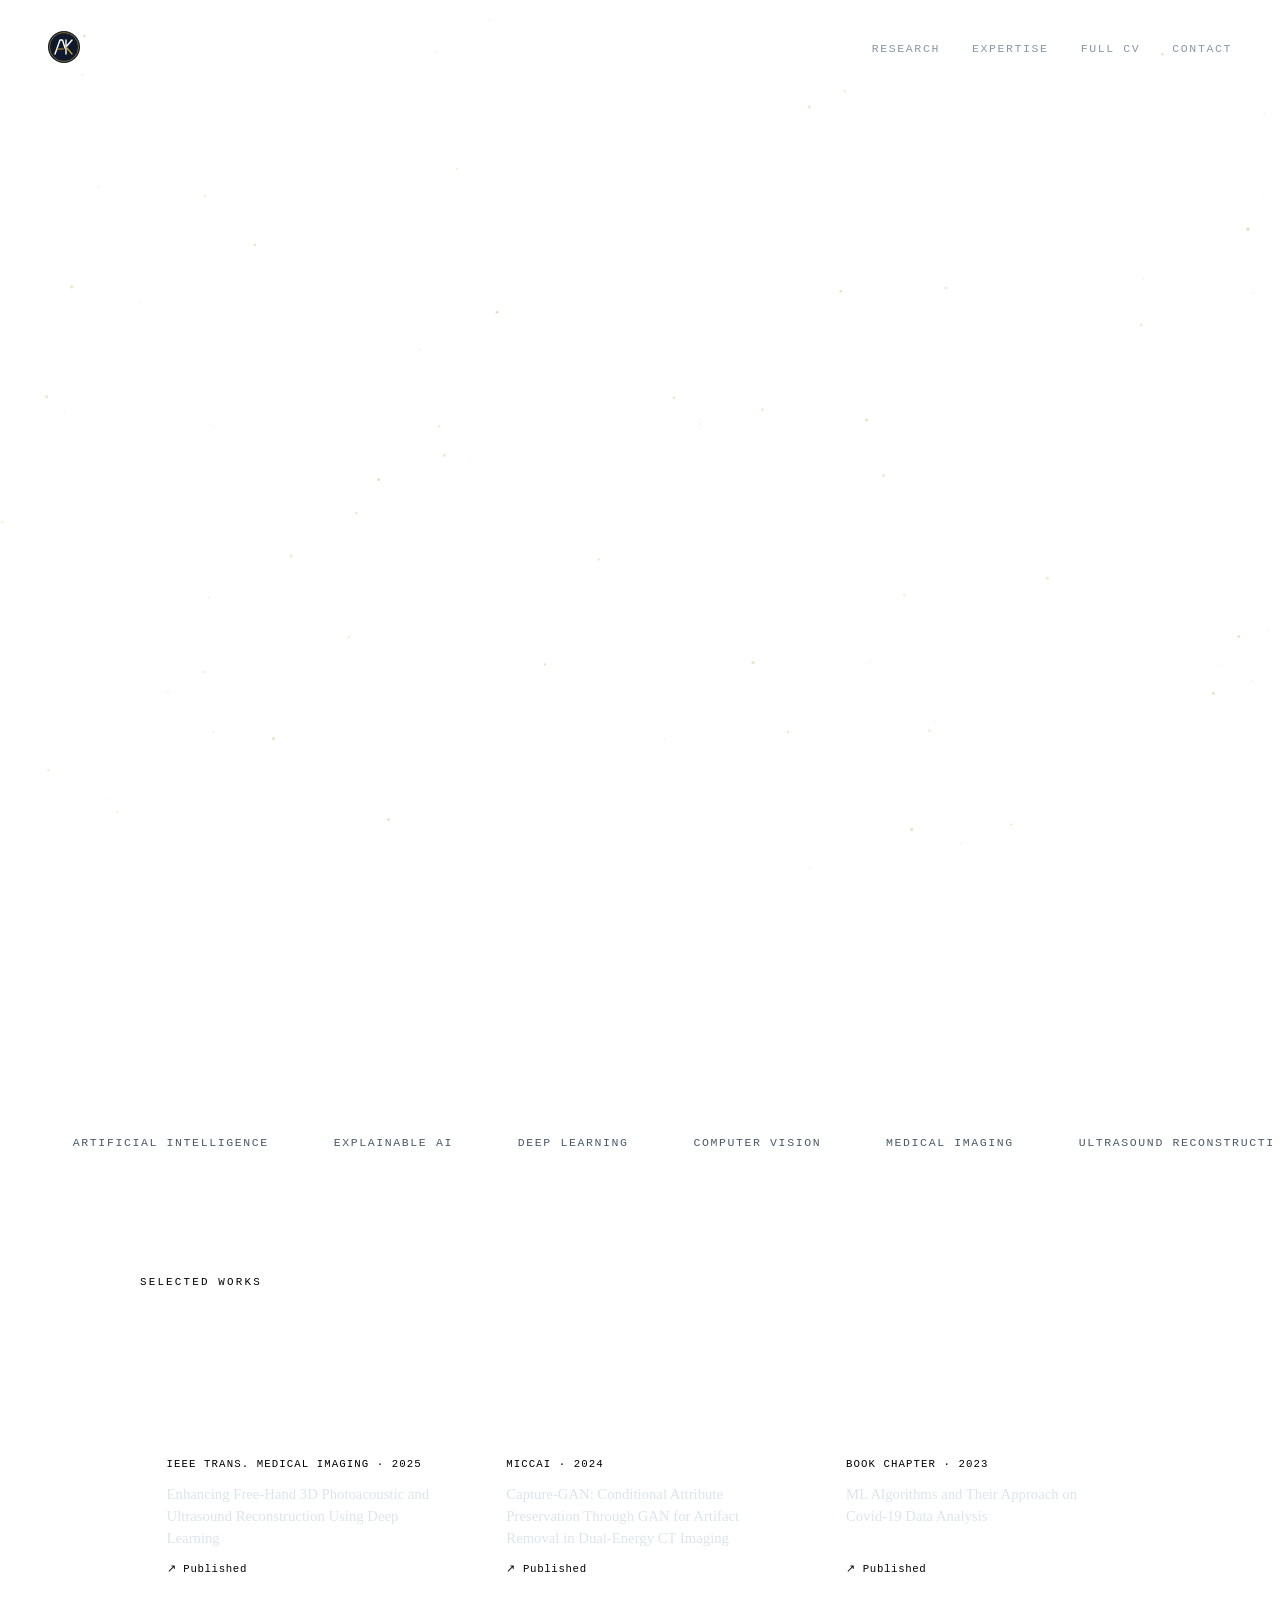
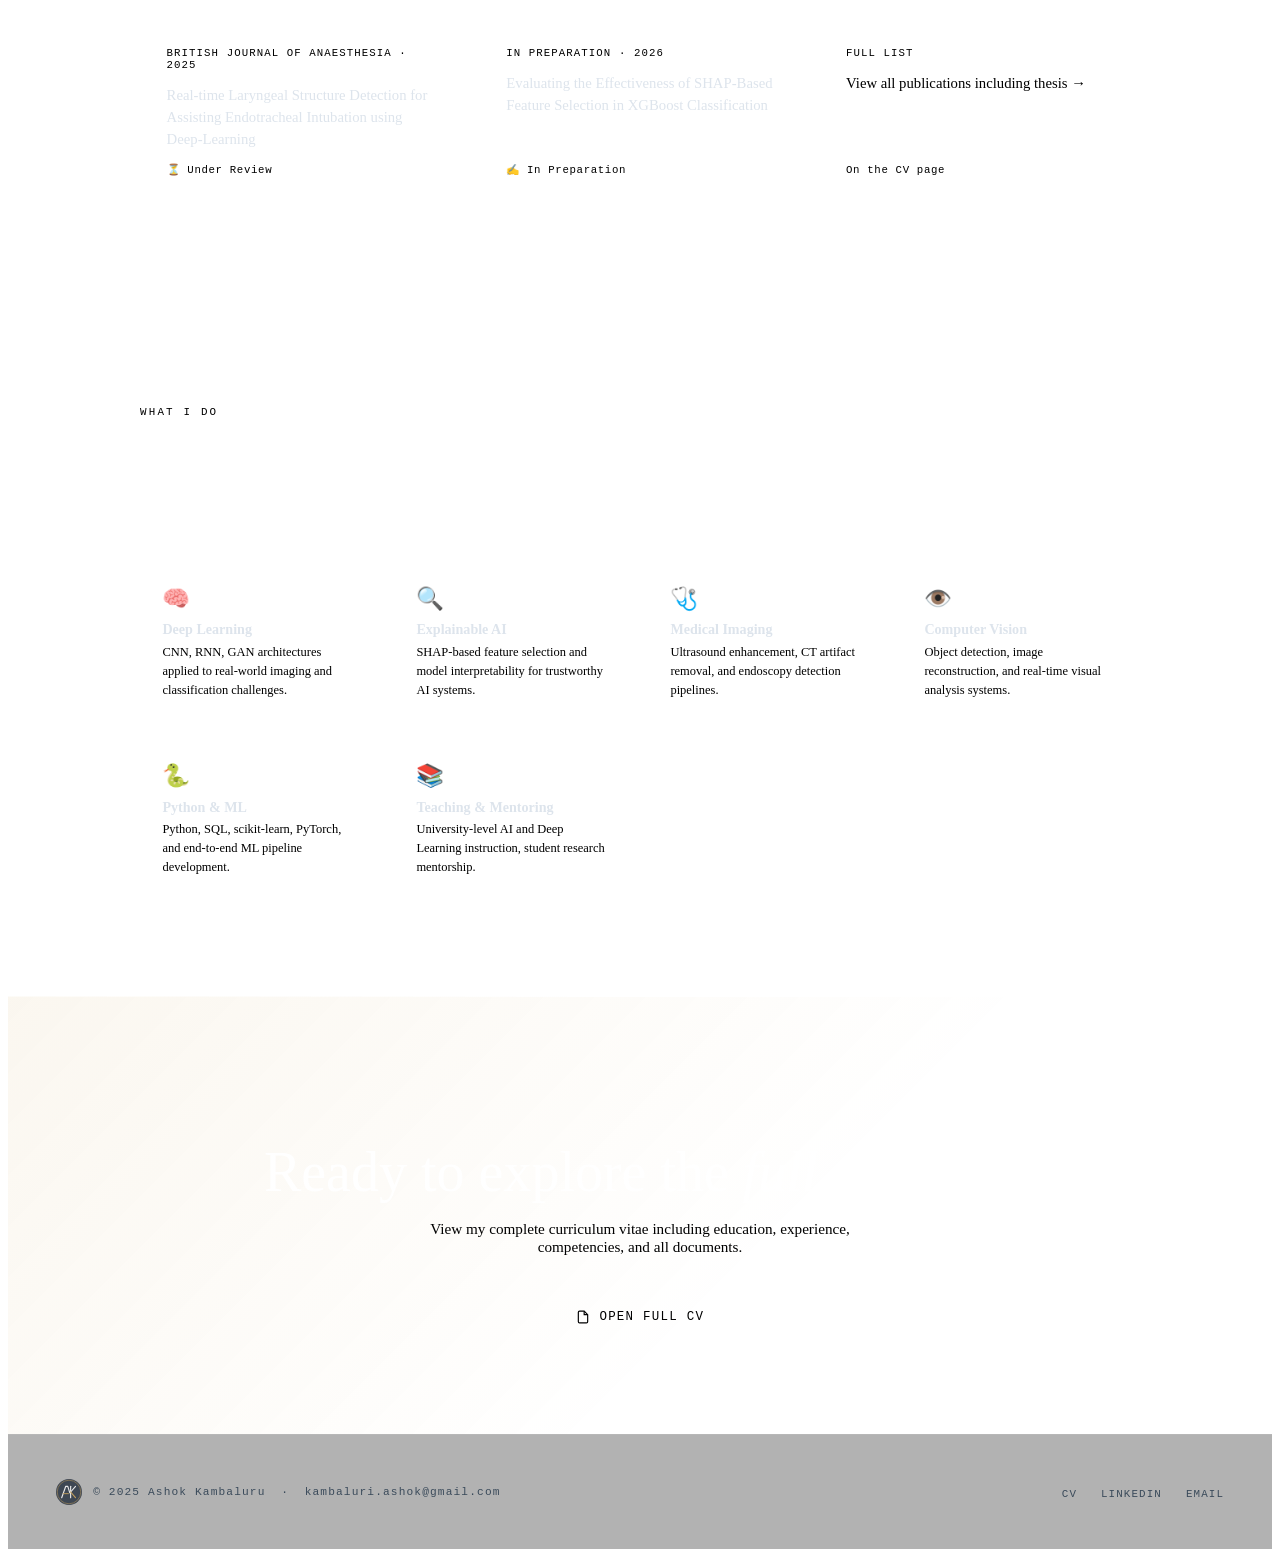
==== commit 19e27032: "Add files via upload" ====
--- a/index.html
+++ b/index.html
@@ -1,984 +1,780 @@
 <!DOCTYPE html>
 <html lang="en">
 <head>
-  <meta charset="UTF-8" />
+  <meta charset="UTF-8"/>
   <meta name="viewport" content="width=device-width, initial-scale=1.0"/>
   <title>Ashok Kambaluru — AI Researcher</title>
-  <link rel="preconnect" href="https://fonts.googleapis.com">
-  <link href="https://fonts.googleapis.com/css2?family=Cormorant+Garamond:ital,wght@0,300;0,400;0,600;1,300;1,400&family=DM+Mono:wght@300;400&family=Outfit:wght@300;400;500;600&display=swap" rel="stylesheet">
+  <link rel="icon" type="image/svg+xml" href="[data-uri]">
+  <link rel="stylesheet" href="css/shared.css">
   <style>
-    :root {
-      --ink: #0e1a2b;
-      --paper: #f4f0e8;
-      --accent: #c9973a;
-      --accent-light: #e8c97a;
-      --muted: #6b7a8d;
-      --divider: #d6cfc0;
-      --card-bg: #ffffff;
-      --tag-bg: #e8e2d8;
-    }
-
-    *, *::before, *::after { box-sizing: border-box; margin: 0; padding: 0; }
-
-    html { scroll-behavior: smooth; }
-
-    body {
-      font-family: 'Outfit', sans-serif;
-      background-color: var(--paper);
+
+    body { background: var(--ink); color: var(--paper); min-height: 100vh; }
+
+    /* ─── CANVAS BG ───────────────────────────────────── */
+    #bg-canvas {
+      position: fixed; inset: 0;
+      z-index: 0; pointer-events: none;
+    }
+
+    /* ─── NAV ─────────────────────────────────────────── */
+    .top-nav {
+      position: fixed; top: 0; left: 0; right: 0;
+      z-index: 100;
+      display: flex; justify-content: space-between; align-items: center;
+      padding: 1.4rem 3rem;
+      background: transparent;
+      transition: background 0.4s;
+    }
+    .top-nav.scrolled {
+      background: rgba(14,26,43,0.92);
+      backdrop-filter: blur(12px);
+      border-bottom: 1px solid rgba(255,255,255,0.06);
+    }
+    .nav-logo {
+      display: flex; align-items: center; gap: 0.7rem;
+      text-decoration: none;
+    }
+    .nav-logo img {
+      width: 32px; height: 32px;
+    }
+    .nav-logo-text {
+      font-family: 'Cormorant Garamond', serif;
+      font-size: 1.1rem;
+      font-weight: 400;
+      color: #fff;
+      letter-spacing: 0.03em;
+    }
+    .nav-links {
+      display: flex; gap: 2rem; list-style: none;
+    }
+    .nav-links a {
+      font-family: 'DM Mono', monospace;
+      font-size: 0.72rem;
+      letter-spacing: 0.14em;
+      text-transform: uppercase;
+      color: #8a97a6;
+      text-decoration: none;
+      transition: color 0.2s;
+    }
+    .nav-links a:hover { color: var(--accent-light); }
+
+    @media (max-width: 600px) {
+      .top-nav { padding: 1rem 1.5rem; }
+      .nav-links { display: none; }
+    }
+
+    /* ─── HERO ────────────────────────────────────────── */
+    .hero {
+      position: relative; z-index: 1;
+      min-height: 100vh;
+      display: flex; align-items: center;
+      padding: 8rem 3rem 5rem;
+    }
+    .hero-inner {
+      max-width: 1000px; margin: 0 auto; width: 100%;
+      display: grid;
+      grid-template-columns: 1fr 340px;
+      gap: 4rem;
+      align-items: center;
+    }
+
+    /* ─── TEXT SIDE ───────────────────────────────────── */
+    .hero-eyebrow {
+      font-family: 'DM Mono', monospace;
+      font-size: 0.72rem;
+      letter-spacing: 0.26em;
+      text-transform: uppercase;
+      color: var(--accent);
+      margin-bottom: 1.2rem;
+      opacity: 0;
+      animation: fadeUp 0.6s 0.2s forwards;
+    }
+    .hero-name {
+      font-family: 'Cormorant Garamond', serif;
+      font-size: clamp(3.2rem, 7vw, 5.8rem);
+      font-weight: 300;
+      line-height: 1.02;
+      color: #fff;
+      opacity: 0;
+      animation: fadeUp 0.7s 0.35s forwards;
+    }
+    .hero-name em {
+      font-style: italic;
+      color: var(--accent-light);
+    }
+
+    .hero-roles {
+      margin-top: 1.6rem;
+      height: 2rem;
+      overflow: hidden;
+      opacity: 0;
+      animation: fadeUp 0.7s 0.5s forwards;
+    }
+    .role-ticker {
+      display: flex;
+      flex-direction: column;
+      animation: ticker 9s ease-in-out infinite;
+    }
+    .role-ticker span {
+      font-size: 1rem;
+      font-weight: 300;
+      color: #aab3bf;
+      letter-spacing: 0.04em;
+      height: 2rem;
+      display: flex; align-items: center;
+      flex-shrink: 0;
+    }
+    @keyframes ticker {
+      0%, 18%   { transform: translateY(0); }
+      22%, 38%  { transform: translateY(-2rem); }
+      42%, 58%  { transform: translateY(-4rem); }
+      62%, 78%  { transform: translateY(-6rem); }
+      82%, 98%  { transform: translateY(-8rem); }
+      100%      { transform: translateY(0); }
+    }
+
+    .hero-summary {
+      margin-top: 2rem;
+      font-size: 0.95rem;
+      font-weight: 300;
+      color: #8a97a6;
+      line-height: 1.8;
+      max-width: 520px;
+      opacity: 0;
+      animation: fadeUp 0.7s 0.65s forwards;
+    }
+
+    .hero-actions {
+      display: flex; gap: 1rem; flex-wrap: wrap;
+      margin-top: 2.8rem;
+      opacity: 0;
+      animation: fadeUp 0.7s 0.8s forwards;
+    }
+    .btn-primary {
+      display: inline-flex; align-items: center; gap: 0.6rem;
+      background: var(--accent);
       color: var(--ink);
-      font-size: 16px;
-      line-height: 1.7;
-      overflow-x: hidden;
-    }
-
-    /* ─── HERO ─────────────────────────────────────────────── */
-    header {
-      background: var(--ink);
-      color: var(--paper);
-      padding: 5rem 2rem 4rem;
+      font-family: 'DM Mono', monospace;
+      font-size: 0.78rem;
+      letter-spacing: 0.1em;
+      text-transform: uppercase;
+      font-weight: 400;
+      padding: 0.9rem 2rem;
+      border-radius: 2px;
+      text-decoration: none;
+      transition: background 0.2s, transform 0.2s, box-shadow 0.2s;
+    }
+    .btn-primary:hover {
+      background: var(--accent-light);
+      transform: translateY(-2px);
+      box-shadow: 0 8px 24px rgba(201,151,58,0.3);
+    }
+    .btn-secondary {
+      display: inline-flex; align-items: center; gap: 0.6rem;
+      background: transparent;
+      color: #aab3bf;
+      font-family: 'DM Mono', monospace;
+      font-size: 0.78rem;
+      letter-spacing: 0.1em;
+      text-transform: uppercase;
+      padding: 0.9rem 2rem;
+      border-radius: 2px;
+      border: 1px solid rgba(255,255,255,0.15);
+      text-decoration: none;
+      transition: color 0.2s, border-color 0.2s, transform 0.2s;
+    }
+    .btn-secondary:hover {
+      color: #fff;
+      border-color: rgba(255,255,255,0.4);
+      transform: translateY(-2px);
+    }
+
+    .hero-stats {
+      display: flex; gap: 2.5rem;
+      margin-top: 3rem;
+      padding-top: 2rem;
+      border-top: 1px solid rgba(255,255,255,0.07);
+      opacity: 0;
+      animation: fadeUp 0.7s 1.0s forwards;
+    }
+    .stat-num {
+      font-family: 'Cormorant Garamond', serif;
+      font-size: 2.4rem;
+      font-weight: 300;
+      color: var(--accent);
+      line-height: 1;
+    }
+    .stat-label {
+      font-family: 'DM Mono', monospace;
+      font-size: 0.65rem;
+      letter-spacing: 0.12em;
+      text-transform: uppercase;
+      color: var(--muted);
+      margin-top: 0.3rem;
+    }
+
+    /* ─── PHOTO SIDE ──────────────────────────────────── */
+    .hero-photo-wrap {
       position: relative;
-      overflow: hidden;
-    }
-
-    header::before {
+      opacity: 0;
+      animation: fadeIn 1s 0.5s forwards;
+    }
+    .hero-photo-wrap::before {
       content: '';
       position: absolute;
-      top: -80px; right: -80px;
-      width: 400px; height: 400px;
+      inset: -20px;
+      background: radial-gradient(circle at center, rgba(201,151,58,0.12) 0%, transparent 70%);
       border-radius: 50%;
-      background: radial-gradient(circle, rgba(201,151,58,0.18) 0%, transparent 70%);
       pointer-events: none;
     }
-    header::after {
+    .hero-photo-wrap::after {
       content: '';
       position: absolute;
-      bottom: -60px; left: 10%;
-      width: 250px; height: 250px;
+      top: 12px; left: 12px; right: -12px; bottom: -12px;
+      border: 1px solid rgba(201,151,58,0.2);
       border-radius: 50%;
-      background: radial-gradient(circle, rgba(201,151,58,0.10) 0%, transparent 70%);
       pointer-events: none;
-    }
-
-    .hero-inner {
-      max-width: 860px;
-      margin: 0 auto;
-      position: relative;
-      z-index: 1;
-    }
-
-    .hero-inner {
-      display: flex;
-      align-items: flex-start;
-      gap: 3rem;
-    }
-
-    .hero-text { flex: 1; }
-
+      animation: rotateBorder 20s linear infinite;
+    }
+    @keyframes rotateBorder {
+      from { transform: rotate(0deg); }
+      to   { transform: rotate(360deg); }
+    }
     .hero-photo {
-      flex-shrink: 0;
-      width: 140px;
-      height: 140px;
+      width: 100%;
+      aspect-ratio: 1;
       border-radius: 50%;
       object-fit: cover;
       object-position: center top;
-      border: 3px solid rgba(201,151,58,0.5);
-      box-shadow: 0 0 0 6px rgba(201,151,58,0.12), 0 8px 32px rgba(0,0,0,0.3);
-      opacity: 0;
-      animation: fadeUp 0.7s 0.2s forwards;
-      align-self: center;
-    }
-
-    @media (max-width: 600px) {
-      .hero-inner { flex-direction: column-reverse; gap: 1.5rem; align-items: flex-start; }
-      .hero-photo { width: 100px; height: 100px; }
-    }
-
-    .hero-label {
+      border: 3px solid rgba(201,151,58,0.45);
+      box-shadow: 0 0 0 8px rgba(201,151,58,0.08), 0 24px 60px rgba(0,0,0,0.5);
+      display: block;
+    }
+
+    @media (max-width: 780px) {
+      .hero { padding: 7rem 1.5rem 4rem; }
+      .hero-inner {
+        grid-template-columns: 1fr;
+        gap: 3rem;
+      }
+      .hero-photo-wrap { max-width: 220px; margin: 0 auto; }
+      .hero-inner { grid-template-areas: "photo" "text"; }
+      .hero-photo-wrap { grid-area: photo; }
+      .hero-text { grid-area: text; }
+    }
+
+    /* ─── RESEARCH STRIP ──────────────────────────────── */
+    .research-strip {
+      position: relative; z-index: 1;
+      background: rgba(255,255,255,0.03);
+      border-top: 1px solid rgba(255,255,255,0.07);
+      border-bottom: 1px solid rgba(255,255,255,0.07);
+      padding: 1.2rem 3rem;
+      overflow: hidden;
+    }
+    .strip-track {
+      display: flex; gap: 3rem;
+      animation: stripScroll 22s linear infinite;
+      white-space: nowrap;
+      width: max-content;
+    }
+    .strip-track:hover { animation-play-state: paused; }
+    @keyframes stripScroll {
+      from { transform: translateX(0); }
+      to   { transform: translateX(-50%); }
+    }
+    .strip-item {
       font-family: 'DM Mono', monospace;
       font-size: 0.72rem;
-      letter-spacing: 0.22em;
-      text-transform: uppercase;
-      color: var(--accent);
-      margin-bottom: 1rem;
-      opacity: 0;
-      animation: fadeUp 0.6s 0.1s forwards;
-    }
-
-    h1 {
-      font-family: 'Cormorant Garamond', serif;
-      font-size: clamp(3rem, 8vw, 5.5rem);
-      font-weight: 300;
-      letter-spacing: -0.01em;
-      line-height: 1.05;
-      color: #fff;
-      opacity: 0;
-      animation: fadeUp 0.7s 0.25s forwards;
-    }
-
-    h1 em {
-      font-style: italic;
-      color: var(--accent-light);
-    }
-
-    .hero-tagline {
-      margin-top: 1.2rem;
-      font-size: 0.9rem;
-      font-weight: 300;
-      color: #aab3bf;
-      letter-spacing: 0.04em;
-      opacity: 0;
-      animation: fadeUp 0.7s 0.4s forwards;
-    }
-
-    .hero-contacts {
-      display: flex;
-      flex-wrap: wrap;
-      gap: 1.5rem;
-      margin-top: 2.5rem;
-      opacity: 0;
-      animation: fadeUp 0.7s 0.55s forwards;
-    }
-
-    .hero-contacts a, .hero-contacts span {
-      font-family: 'DM Mono', monospace;
-      font-size: 0.78rem;
-      color: #c8d2db;
-      text-decoration: none;
-      display: flex;
-      align-items: center;
-      gap: 0.45rem;
-      transition: color 0.2s;
-    }
-    .hero-contacts a:hover { color: var(--accent-light); }
-
-    .contact-icon {
-      width: 16px; height: 16px;
+      letter-spacing: 0.14em;
+      text-transform: uppercase;
+      color: #4a5a6a;
+      display: flex; align-items: center; gap: 0.8rem;
       flex-shrink: 0;
-      opacity: 0.7;
-    }
-
-    /* ─── NAV ──────────────────────────────────────────────── */
-    nav {
-      background: var(--ink);
-      border-top: 1px solid rgba(255,255,255,0.07);
-      position: sticky;
-      top: 0;
-      z-index: 100;
-    }
-
-    nav ul {
-      max-width: 860px;
-      margin: 0 auto;
-      display: flex;
-      gap: 0;
-      list-style: none;
-      padding: 0 2rem;
-      overflow-x: auto;
-    }
-
-    nav a {
-      display: block;
-      padding: 0.85rem 1.1rem;
-      font-family: 'DM Mono', monospace;
-      font-size: 0.72rem;
-      letter-spacing: 0.12em;
-      text-transform: uppercase;
-      color: #8a97a6;
-      text-decoration: none;
-      transition: color 0.2s;
-      white-space: nowrap;
-    }
-    nav a:hover { color: var(--accent-light); }
-
-    /* ─── MAIN LAYOUT ──────────────────────────────────────── */
-    main {
-      max-width: 860px;
-      margin: 0 auto;
-      padding: 0 2rem 5rem;
-    }
-
-    .section {
-      padding: 3.5rem 0 0;
-      opacity: 1;
-      transform: translateY(0);
-      transition: none;
-    }
-    .section.animate {
-      opacity: 0;
-      transform: translateY(20px);
-      transition: opacity 0.5s ease, transform 0.5s ease;
-    }
-    .section.animate.visible {
-      opacity: 1;
-      transform: translateY(0);
-    }
-
-    .section-header {
-      display: flex;
-      align-items: center;
-      gap: 1rem;
-      margin-bottom: 2rem;
-    }
-
-    .section-num {
-      font-family: 'DM Mono', monospace;
-      font-size: 0.68rem;
-      color: var(--accent);
-      letter-spacing: 0.1em;
-    }
-
-    h2 {
-      font-family: 'Cormorant Garamond', serif;
-      font-size: 1.9rem;
-      font-weight: 400;
-      color: var(--ink);
-      letter-spacing: -0.01em;
-    }
-
-    .section-line {
-      flex: 1;
-      height: 1px;
-      background: var(--divider);
-    }
-
-    /* ─── SUMMARY ──────────────────────────────────────────── */
-    .summary-text {
-      font-size: 1.05rem;
-      font-weight: 300;
-      line-height: 1.85;
-      color: #2a3a4a;
-      max-width: 680px;
-      border-left: 3px solid var(--accent);
-      padding-left: 1.5rem;
-      text-align: justify;
-      hyphens: auto;
-    }
-
-    /* ─── EXPERIENCE ───────────────────────────────────────── */
-    .exp-item {
-      display: grid;
-      grid-template-columns: 1fr auto;
-      gap: 0.3rem 2rem;
-      padding: 1.8rem 0;
-      border-bottom: 1px solid var(--divider);
-    }
-    .exp-item:last-child { border-bottom: none; }
-
-    .exp-role {
-      font-weight: 600;
-      font-size: 1rem;
-      color: var(--ink);
-    }
-
-    .exp-date {
-      font-family: 'DM Mono', monospace;
-      font-size: 0.72rem;
-      color: var(--accent);
-      letter-spacing: 0.05em;
-      white-space: nowrap;
-      padding-top: 0.15rem;
-    }
-
-    .exp-org {
-      font-style: italic;
-      font-size: 0.88rem;
-      color: var(--muted);
-      grid-column: 1;
-    }
-
-    .exp-desc {
-      grid-column: 1 / -1;
-      font-size: 0.9rem;
-      font-weight: 300;
-      color: #3a4a5a;
-      margin-top: 0.5rem;
-    }
-
-    /* ─── EDUCATION ────────────────────────────────────────── */
-    .edu-grid {
-      display: grid;
-      grid-template-columns: repeat(auto-fit, minmax(240px, 1fr));
-      gap: 1.2rem;
-    }
-
-    .edu-card {
-      background: var(--card-bg);
-      border: 1px solid var(--divider);
-      border-top: 3px solid var(--accent);
-      padding: 1.5rem;
-      border-radius: 2px;
-      transition: box-shadow 0.25s, transform 0.25s;
-      display: flex;
-      flex-direction: column;
-    }
-    .edu-card:hover {
-      box-shadow: 0 8px 30px rgba(14,26,43,0.10);
-      transform: translateY(-3px);
-    }
-
-    .edu-degree {
-      font-weight: 600;
-      font-size: 0.95rem;
-      margin-bottom: 0.3rem;
-    }
-
-    .edu-uni {
-      font-size: 0.85rem;
-      color: var(--muted);
-      margin-bottom: 0.75rem;
-      line-height: 1.5;
-    }
-
-    .edu-note {
-      font-size: 0.82rem;
-      color: var(--muted);
-      font-style: italic;
-      margin-bottom: 0.75rem;
-      flex: 1;
-    }
-
-    .edu-meta {
-      display: grid;
-      grid-template-columns: auto 1fr;
-      gap: 0.35rem 1.2rem;
-      border-top: 1px solid var(--divider);
-      padding-top: 0.85rem;
-      margin-top: auto;
-      align-items: center;
-    }
-
-    .edu-meta-label {
-      font-family: 'DM Mono', monospace;
-      font-size: 0.65rem;
-      letter-spacing: 0.12em;
-      text-transform: uppercase;
-      color: var(--muted);
-      white-space: nowrap;
-    }
-
-    .edu-meta-value {
-      font-family: 'DM Mono', monospace;
-      font-size: 0.73rem;
-      color: var(--accent);
-      letter-spacing: 0.04em;
-      font-weight: 400;
-      text-align: right;
-    }
-
-    /* ─── PUBLICATIONS ─────────────────────────────────────── */
-    .pub-item {
-      padding: 1.5rem 0;
-      border-bottom: 1px solid var(--divider);
-      display: grid;
-      grid-template-columns: auto 1fr;
-      gap: 0 1.2rem;
-    }
-    .pub-item:last-child { border-bottom: none; }
-
-    .pub-num {
-      font-family: 'Cormorant Garamond', serif;
-      font-size: 2rem;
-      font-weight: 300;
-      color: var(--divider);
-      line-height: 1;
-      padding-top: 0.15rem;
-      min-width: 2rem;
-      text-align: right;
-    }
-
-    .pub-title {
-      font-weight: 600;
-      font-size: 0.95rem;
-      color: var(--ink);
-      margin-bottom: 0.3rem;
-    }
-
-    .pub-authors {
-      font-size: 0.82rem;
-      color: var(--muted);
-      font-style: italic;
-      margin-bottom: 0.4rem;
-    }
-
-    .pub-venue {
-      display: inline-block;
-      font-family: 'DM Mono', monospace;
-      font-size: 0.7rem;
-      letter-spacing: 0.08em;
-      background: var(--tag-bg);
-      color: var(--ink);
-      padding: 0.2rem 0.6rem;
-      border-radius: 2px;
-    }
-
-    .pub-status {
-      display: inline-block;
-      font-family: 'DM Mono', monospace;
-      font-size: 0.7rem;
-      letter-spacing: 0.08em;
-      background: #fff3dc;
-      color: #8a6510;
-      padding: 0.2rem 0.6rem;
-      border-radius: 2px;
-      margin-left: 0.4rem;
-    }
-
-    .pub-title a {
-      color: var(--ink);
-      text-decoration: none;
-      border-bottom: 1px solid var(--divider);
-      transition: color 0.2s, border-color 0.2s;
-    }
-    .pub-title a:hover {
-      color: var(--accent);
-      border-color: var(--accent);
-    }
-
-    /* ─── DOCUMENTS ────────────────────────────────────────── */
-    .docs-grid {
-      display: grid;
-      grid-template-columns: repeat(auto-fill, minmax(220px, 1fr));
-      gap: 1rem;
-    }
-
-    .doc-card {
-      background: var(--card-bg);
-      border: 1px solid var(--divider);
-      border-radius: 2px;
-      padding: 1.2rem 1.4rem;
-      display: flex;
-      align-items: center;
-      gap: 1rem;
-      text-decoration: none;
-      color: var(--ink);
-      transition: box-shadow 0.2s, transform 0.2s, border-color 0.2s;
-    }
-    .doc-card:hover {
-      box-shadow: 0 6px 24px rgba(14,26,43,0.10);
-      transform: translateY(-2px);
-      border-color: var(--accent);
-    }
-
-    .doc-icon {
-      width: 36px; height: 36px;
-      flex-shrink: 0;
-      background: var(--tag-bg);
-      border-radius: 4px;
-      display: flex;
-      align-items: center;
-      justify-content: center;
-    }
-
-    .doc-icon svg {
-      width: 18px; height: 18px;
-      color: var(--accent);
-    }
-
-    .doc-info {}
-
-    .doc-name {
-      font-weight: 600;
-      font-size: 0.88rem;
-      margin-bottom: 0.2rem;
-    }
-
-    .doc-meta {
-      font-family: 'DM Mono', monospace;
-      font-size: 0.68rem;
-      color: var(--muted);
-      letter-spacing: 0.06em;
-    }
-
-    /* ─── SKILLS ───────────────────────────────────────────── */
-    .skills-grid {
-      display: grid;
-      grid-template-columns: repeat(auto-fit, minmax(200px, 1fr));
-      gap: 1.5rem;
-    }
-
-    .skill-group h3 {
-      font-family: 'DM Mono', monospace;
-      font-size: 0.7rem;
-      letter-spacing: 0.18em;
-      text-transform: uppercase;
-      color: var(--accent);
-      margin-bottom: 0.8rem;
-    }
-
-    .skill-tags {
-      display: flex;
-      flex-wrap: wrap;
-      gap: 0.5rem;
-    }
-
-    .skill-tag {
-      background: var(--tag-bg);
-      color: var(--ink);
-      font-size: 0.82rem;
-      padding: 0.3rem 0.75rem;
-      border-radius: 2px;
-      font-weight: 400;
-    }
-
-    /* ─── IELTS ────────────────────────────────────────────── */
-    .ielts-box {
-      background: var(--card-bg);
-      border: 1px solid var(--divider);
-      padding: 1.5rem 2rem;
-      border-radius: 2px;
-      display: flex;
-      flex-wrap: wrap;
-      gap: 2rem;
-      align-items: center;
-    }
-
-    .ielts-overall {
-      text-align: center;
-    }
-
-    .ielts-score {
-      font-family: 'Cormorant Garamond', serif;
-      font-size: 3.5rem;
-      font-weight: 300;
-      color: var(--accent);
-      line-height: 1;
-    }
-
-    .ielts-label {
-      font-family: 'DM Mono', monospace;
-      font-size: 0.68rem;
-      letter-spacing: 0.12em;
-      text-transform: uppercase;
-      color: var(--muted);
-    }
-
-    .ielts-breakdown {
-      display: flex;
-      gap: 1.5rem;
-      flex-wrap: wrap;
-    }
-
-    .ielts-sub {
-      text-align: center;
-    }
-
-    .ielts-sub-score {
-      font-weight: 600;
-      font-size: 1.2rem;
-      color: var(--ink);
-    }
-
-    .ielts-sub-label {
-      font-size: 0.78rem;
-      color: var(--muted);
-    }
-
-    /* ─── ACHIEVEMENTS ─────────────────────────────────────── */
-    .achievement-item {
-      display: flex;
-      gap: 1rem;
-      align-items: flex-start;
-      padding: 1rem 0;
-    }
-
-    .ach-bullet {
-      width: 8px; height: 8px;
+    }
+    .strip-dot {
+      width: 4px; height: 4px;
       background: var(--accent);
       border-radius: 50%;
       flex-shrink: 0;
-      margin-top: 0.55rem;
-    }
-
-    /* ─── FOOTER ───────────────────────────────────────────── */
+    }
+
+    /* ─── HIGHLIGHTS SECTION ──────────────────────────── */
+    .section-wrap {
+      position: relative; z-index: 1;
+      max-width: 1000px; margin: 0 auto;
+      padding: 6rem 3rem;
+    }
+    .section-label {
+      font-family: 'DM Mono', monospace;
+      font-size: 0.68rem;
+      letter-spacing: 0.2em;
+      text-transform: uppercase;
+      color: var(--accent);
+      margin-bottom: 0.8rem;
+    }
+    .section-title {
+      font-family: 'Cormorant Garamond', serif;
+      font-size: clamp(2rem, 4vw, 3rem);
+      font-weight: 300;
+      color: #fff;
+      margin-bottom: 3rem;
+      line-height: 1.15;
+    }
+    .section-title em {
+      font-style: italic;
+      color: var(--accent-light);
+    }
+
+    /* ─── PUB CARDS ───────────────────────────────────── */
+    .pub-cards {
+      display: grid;
+      grid-template-columns: repeat(auto-fill, minmax(280px, 1fr));
+      gap: 1.2rem;
+    }
+    .pub-card {
+      background: rgba(255,255,255,0.04);
+      border: 1px solid rgba(255,255,255,0.08);
+      border-radius: 3px;
+      padding: 1.6rem;
+      text-decoration: none;
+      color: inherit;
+      transition: background 0.25s, border-color 0.25s, transform 0.25s;
+      display: flex; flex-direction: column; gap: 0.8rem;
+    }
+    .pub-card:hover {
+      background: rgba(201,151,58,0.07);
+      border-color: rgba(201,151,58,0.3);
+      transform: translateY(-3px);
+    }
+    .pub-card-venue {
+      font-family: 'DM Mono', monospace;
+      font-size: 0.67rem;
+      letter-spacing: 0.1em;
+      text-transform: uppercase;
+      color: var(--accent);
+    }
+    .pub-card-title {
+      font-size: 0.92rem;
+      font-weight: 500;
+      color: #dde4ec;
+      line-height: 1.5;
+    }
+    .pub-card-status {
+      font-family: 'DM Mono', monospace;
+      font-size: 0.67rem;
+      color: var(--muted);
+      letter-spacing: 0.06em;
+      margin-top: auto;
+    }
+
+    /* ─── EXPERTISE GRID ──────────────────────────────── */
+    .expertise-grid {
+      display: grid;
+      grid-template-columns: repeat(auto-fill, minmax(200px, 1fr));
+      gap: 1rem;
+    }
+    .expertise-card {
+      background: rgba(255,255,255,0.03);
+      border: 1px solid rgba(255,255,255,0.07);
+      border-left: 3px solid var(--accent);
+      padding: 1.4rem;
+      border-radius: 0 3px 3px 0;
+      transition: background 0.2s, transform 0.2s;
+    }
+    .expertise-card:hover {
+      background: rgba(201,151,58,0.05);
+      transform: translateX(4px);
+    }
+    .expertise-icon {
+      font-size: 1.4rem;
+      margin-bottom: 0.6rem;
+    }
+    .expertise-name {
+      font-weight: 600;
+      font-size: 0.88rem;
+      color: #dde4ec;
+      margin-bottom: 0.3rem;
+    }
+    .expertise-desc {
+      font-size: 0.78rem;
+      color: var(--muted);
+      line-height: 1.5;
+    }
+
+    /* ─── DIVIDER ─────────────────────────────────────── */
+    .section-divider {
+      border: none;
+      border-top: 1px solid rgba(255,255,255,0.06);
+      margin: 0;
+    }
+
+    /* ─── CTA BAND ────────────────────────────────────── */
+    .cta-band {
+      position: relative; z-index: 1;
+      text-align: center;
+      padding: 6rem 3rem;
+      background: linear-gradient(135deg, rgba(201,151,58,0.08) 0%, transparent 60%);
+      border-top: 1px solid rgba(255,255,255,0.06);
+    }
+    .cta-band h2 {
+      font-family: 'Cormorant Garamond', serif;
+      font-size: clamp(2rem, 5vw, 3.5rem);
+      font-weight: 300;
+      color: #fff;
+      margin-bottom: 1rem;
+    }
+    .cta-band h2 em {
+      font-style: italic;
+      color: var(--accent-light);
+    }
+    .cta-band p {
+      font-size: 0.95rem;
+      color: var(--muted);
+      margin-bottom: 2.5rem;
+      max-width: 480px;
+      margin-left: auto; margin-right: auto;
+    }
+
+    /* ─── FOOTER ──────────────────────────────────────── */
     footer {
-      background: var(--ink);
-      color: #6b7a8d;
-      text-align: center;
-      padding: 2rem;
-      font-family: 'DM Mono', monospace;
-      font-size: 0.72rem;
+      position: relative; z-index: 1;
+      background: rgba(0,0,0,0.3);
+      border-top: 1px solid rgba(255,255,255,0.06);
+      padding: 2rem 3rem;
+      display: flex;
+      justify-content: space-between;
+      align-items: center;
+      flex-wrap: wrap;
+      gap: 1rem;
+    }
+    .footer-brand {
+      display: flex; align-items: center; gap: 0.7rem;
+    }
+    .footer-brand img { width: 26px; height: 26px; opacity: 0.7; }
+    .footer-copy {
+      font-family: 'DM Mono', monospace;
+      font-size: 0.7rem;
       letter-spacing: 0.1em;
-    }
-
-    footer a { color: var(--accent); text-decoration: none; }
-
-    /* ─── ANIMATIONS ───────────────────────────────────────── */
-    @keyframes fadeUp {
-      from { opacity: 0; transform: translateY(18px); }
-      to   { opacity: 1; transform: translateY(0); }
-    }
-
-    /* ─── RESPONSIVE ───────────────────────────────────────── */
+      color: #3a4a5a;
+    }
+    .footer-copy a { color: var(--accent); text-decoration: none; }
+    .footer-links {
+      display: flex; gap: 1.5rem; list-style: none;
+    }
+    .footer-links a {
+      font-family: 'DM Mono', monospace;
+      font-size: 0.68rem;
+      letter-spacing: 0.1em;
+      text-transform: uppercase;
+      color: #3a4a5a;
+      text-decoration: none;
+      transition: color 0.2s;
+    }
+    .footer-links a:hover { color: var(--accent); }
+
     @media (max-width: 600px) {
-      .exp-item { grid-template-columns: 1fr; }
-      .exp-date { grid-column: 1; }
-      .ielts-box { flex-direction: column; }
-    }
-
-    /* ─── ACCESSIBILITY ────────────────────────────────────── */
-    :focus-visible {
-      outline: 3px solid var(--accent);
-      outline-offset: 3px;
-    }
-
-    @media (prefers-reduced-motion: reduce) {
-      *, *::before, *::after {
-        animation-duration: 0.01ms !important;
-        transition-duration: 0.01ms !important;
-      }
-    }
+      .section-wrap { padding: 4rem 1.5rem; }
+      .hero-stats { gap: 1.5rem; }
+      footer { flex-direction: column; text-align: center; padding: 2rem 1.5rem; }
+    }
+
   </style>
 </head>
 <body>
 
-<!-- ── HEADER ───────────────────────────────────────────── -->
-<header role="banner">
+<!-- CANVAS BACKGROUND -->
+<canvas id="bg-canvas" aria-hidden="true"></canvas>
+
+<!-- NAV -->
+<nav class="top-nav" aria-label="Main navigation">
+  <a href="index.html" class="nav-logo" aria-label="Home">
+    <img src="[data-uri]" alt="AK Logo">
+    <span class="nav-logo-text">Ashok Kambaluru</span>
+  </a>
+  <ul class="nav-links" role="list">
+    <li><a href="#research">Research</a></li>
+    <li><a href="#expertise">Expertise</a></li>
+    <li><a href="cv.html">Full CV</a></li>
+    <li><a href="mailto:kambaluri.ashok@gmail.com">Contact</a></li>
+  </ul>
+</nav>
+
+<!-- HERO -->
+<section class="hero" aria-labelledby="hero-name">
   <div class="hero-inner">
     <div class="hero-text">
-    <p class="hero-label">Curriculum Vitae</p>
-    <h1>Ashok <em>Kambaluru</em></h1>
-    <p class="hero-tagline">Artificial Intelligence &nbsp;·&nbsp; XAI &nbsp;·&nbsp; Deep Learning &nbsp;·&nbsp; Computer Vision &nbsp;·&nbsp; Medical Imaging</p>
-    <div class="hero-contacts" aria-label="Contact information">
-      <a href="/cdn-cgi/l/email-protection#5a313b37383b362f2833743b293235311a3d373b333674393537" aria-label="Email Ashok">
-        <svg class="contact-icon" viewBox="0 0 24 24" fill="none" stroke="currentColor" stroke-width="1.5" aria-hidden="true"><rect x="2" y="4" width="20" height="16" rx="2"/><path d="m2 7 10 7 10-7"/></svg>
-        <a href="mailto:kambaluri.ashok@gmail.com">
-          <span>kambaluri [dot] ashok [at] gmail [dot] com</span>
-        </a>
-      </a>
-      <a href="tel:+918332040475" aria-label="Phone number">
-        <svg class="contact-icon" viewBox="0 0 24 24" fill="none" stroke="currentColor" stroke-width="1.5" aria-hidden="true"><path d="M22 16.92v3a2 2 0 0 1-2.18 2 19.79 19.79 0 0 1-8.63-3.07A19.5 19.5 0 0 1 4.15 12 19.79 19.79 0 0 1 1.08 3.4 2 2 0 0 1 3.06 1h3a2 2 0 0 1 2 1.72c.127.96.361 1.903.7 2.81a2 2 0 0 1-.45 2.11L7.09 8.91a16 16 0 0 0 6 6l1.27-1.27a2 2 0 0 1 2.11-.45c.907.339 1.85.573 2.81.7A2 2 0 0 1 22 16.92z"/></svg>
-        (+91) 8332040475
-      </a>
-      <span>
-        <svg class="contact-icon" viewBox="0 0 24 24" fill="none" stroke="currentColor" stroke-width="1.5" aria-hidden="true"><path d="M20 10c0 6-8 12-8 12s-8-6-8-12a8 8 0 0 1 16 0Z"/><circle cx="12" cy="10" r="3"/></svg>
-        Cuddapah, A.P, India
-      </span>
-      <a href="https://www.linkedin.com/in/ashok-kambaluru" target="_blank" rel="noopener noreferrer" aria-label="LinkedIn profile">
-        <svg class="contact-icon" viewBox="0 0 24 24" fill="currentColor" aria-hidden="true"><path d="M16 8a6 6 0 0 1 6 6v7h-4v-7a2 2 0 0 0-2-2 2 2 0 0 0-2 2v7h-4v-7a6 6 0 0 1 6-6zM2 9h4v12H2z"/><circle cx="4" cy="4" r="2"/></svg>
-        LinkedIn
-      </a>
-    </div>
-    </div>
-    <img src="[data-uri]" alt="Ashok Kambaluru" class="hero-photo" />
-  </div>
-</header>
-
-<!-- ── NAV ──────────────────────────────────────────────── -->
-<nav aria-label="Page sections">
-  <ul role="list">
-    <li><a href="#summary">Summary</a></li>
-    <li><a href="#experience">Experience</a></li>
-    <li><a href="#education">Education</a></li>
-    <li><a href="#publications">Publications</a></li>
-    <li><a href="#skills">Skills</a></li>
-    <li><a href="#achievements">Achievements</a></li>
-    <!-- <li><a href="#documents">Documents</a></li> -->
-  </ul>
-</nav>
-
-<!-- ── MAIN ─────────────────────────────────────────────── -->
-<main id="main-content">
-
-  <!-- SUMMARY -->
-  <section id="summary" class="section" aria-labelledby="summary-heading">
-    <div class="section-header">
-      <span class="section-num" aria-hidden="true">01</span>
-      <h2 id="summary-heading">Profile</h2>
-      <div class="section-line" aria-hidden="true"></div>
-    </div>
-    <p class="summary-text">
-      PhD aspirant with a robust research foundation in artificial intelligence, deep learning, and medical imaging. Skilled in explainable AI, collaborative research, and interdisciplinary teamwork, with multiple peer-reviewed publications. Driven by curiosity and a passion for advancing scientific knowledge — seeking doctoral opportunities to contribute to innovative AI research and solve complex real-world problems.
-    </p>
-  </section>
-
-  <!-- EXPERIENCE -->
-  <section id="experience" class="section" aria-labelledby="exp-heading">
-    <div class="section-header">
-      <span class="section-num" aria-hidden="true">02</span>
-      <h2 id="exp-heading">Experience</h2>
-      <div class="section-line" aria-hidden="true"></div>
-    </div>
-
-    <article class="exp-item">
-      <div class="exp-role">Assistant Professor</div>
-      <div class="exp-date">Nov 2024 – Present</div>
-      <div class="exp-org">Madanapalle Institute of Technology and Science (MITS), Madanapalle, India</div>
-      <p class="exp-desc">Instructed undergraduate courses in Artificial Intelligence, Deep Learning, and Technical Writing in the Department of Computer Science and Technology. Mentored student groups on advanced AI–healthcare projects including medical imaging, disease detection, and graph-based classification — several reaching national-level conference standards.</p>
-    </article>
-
-    <article class="exp-item">
-      <div class="exp-role">Student Researcher</div>
-      <div class="exp-date">Sep 2022 – Aug 2024</div>
-      <div class="exp-org">AMI Lab, Pusan National University, Busan, South Korea</div>
-      <p class="exp-desc">Applied deep learning techniques to medical imaging challenges and developed AI-based object detection models. Contributed to multiple research publications and provided teaching support for AI-related courses.</p>
-    </article>
-
-    <article class="exp-item">
-      <div class="exp-role">Intern</div>
-      <div class="exp-date">Sep 2020 – Nov 2020</div>
-      <div class="exp-org">Fly 2Gether, Daegu, South Korea</div>
-      <p class="exp-desc">Organized academic outreach tours and events.</p>
-    </article>
-
-    <article class="exp-item">
-      <div class="exp-role">Intern</div>
-      <div class="exp-date">Sep 2019 – Dec 2019</div>
-      <div class="exp-org">Microcomputing Co. Ltd, Daegu, South Korea</div>
-      <p class="exp-desc">Developed programming materials for middle and high school learners.</p>
-    </article>
-  </section>
-
-  <!-- EDUCATION -->
-  <section id="education" class="section" aria-labelledby="edu-heading">
-    <div class="section-header">
-      <span class="section-num" aria-hidden="true">03</span>
-      <h2 id="edu-heading">Education</h2>
-      <div class="section-line" aria-hidden="true"></div>
-    </div>
-    <div class="edu-grid">
-      <article class="edu-card">
-        <div class="edu-degree">M.Sc. in Artificial Intelligence</div>
-        <div class="edu-uni">Pusan National University<br>Busan, South Korea</div>
-        <p class="edu-note">Thesis: Ultrasound Image Enhancement Using Deep Learning</p>
-        <div class="edu-meta">
-          <span class="edu-meta-label">Duration</span>
-          <span class="edu-meta-value">Sep 2022 – Aug 2024</span>
-          <span class="edu-meta-label">GPA</span>
-          <span class="edu-meta-value">4.44 / 4.5</span>
-        </div>
-      </article>
-      <article class="edu-card">
-        <div class="edu-degree">B.E. in Computer Science</div>
-        <div class="edu-uni">Kyungpook National University<br>Daegu, South Korea</div>
-        <p class="edu-note">Double Degree Exchange Student</p>
-        <div class="edu-meta">
-          <span class="edu-meta-label">Duration</span>
-          <span class="edu-meta-value">Sep 2019 – Jul 2021</span>
-          <span class="edu-meta-label">GPA</span>
-          <span class="edu-meta-value">3.66 / 4.3</span>
-        </div>
-      </article>
-      <article class="edu-card">
-        <div class="edu-degree">B.Tech in Information Technology</div>
-        <div class="edu-uni">Christ University<br>Bengaluru, India</div>
-        <p class="edu-note">&nbsp;</p>
-        <div class="edu-meta">
-          <span class="edu-meta-label">Duration</span>
-          <span class="edu-meta-value">Sep 2017 – Jul 2021</span>
-          <span class="edu-meta-label">GPA</span>
-          <span class="edu-meta-value">3.74 / 4.0</span>
-        </div>
-      </article>
-    </div>
-  </section>
-
-  <!-- PUBLICATIONS -->
-  <section id="publications" class="section" aria-labelledby="pub-heading">
-    <div class="section-header">
-      <span class="section-num" aria-hidden="true">04</span>
-      <h2 id="pub-heading">Thesis &amp; Publications</h2>
-      <div class="section-line" aria-hidden="true"></div>
-    </div>
-
-    <article class="pub-item">
-      <div class="pub-num" aria-hidden="true">T</div>
-      <div>
-        <div class="pub-title">Ultrasound Image Enhancement Using Deep Learning</div>
-        <div class="pub-authors">Kambaluru, Ashok — Master's Thesis</div>
-        <span class="pub-venue">Pusan National University, 2024</span>
-      </div>
-    </article>
-
-    <article class="pub-item">
-      <div class="pub-num" aria-hidden="true">1</div>
-      <div>
-        <div class="pub-title"><a href="#" title="Link coming soon — replace with DOI">Enhancing Free-Hand 3D Photoacoustic and Ultrasound Reconstruction Using Deep Learning</a></div>
-        <div class="pub-authors">SiYeoul Lee, Seonho Kim, MinKyung Seo, SeongKyu Park, Salehin Imrus, <strong>Kambaluru Ashok</strong>, DongEon Lee, Chunsu Park, SeonYeong Lee, Jiye Kim, Jae-Heung Yoo, MinWoo Kim</div>
-        <span class="pub-venue">IEEE Transactions on Medical Imaging, 2025</span>
-      </div>
-    </article>
-
-    <article class="pub-item">
-      <div class="pub-num" aria-hidden="true">2</div>
-      <div>
-        <div class="pub-title"><a href="#" title="Link coming soon — replace with DOI">Capture-GAN: Conditional Attribute Preservation Through GAN for Artifact Removal in Dual-Energy CT Imaging</a></div>
-        <div class="pub-authors">Chunsu Park, Seonho Kim, DongEon Lee, SiYeoul Lee, <strong>Ashok Kambaluru</strong>, Chankue Park, MinWoo Kim</div>
-        <span class="pub-venue">MICCAI, 2024</span>
-      </div>
-    </article>
-
-    <article class="pub-item">
-      <div class="pub-num" aria-hidden="true">3</div>
-      <div>
-        <div class="pub-title"><a href="#" title="Link coming soon — replace with DOI">ML Algorithms and Their Approach on Covid-19 Data Analysis</a></div>
-        <div class="pub-authors"><strong>Kambaluru Ashok</strong>, Penumalli Anvesh Reddy, Kukatlapalli Pradeep Kumar</div>
-        <span class="pub-venue">Book Chapter, 2023</span>
-      </div>
-    </article>
-
-    <article class="pub-item">
-      <div class="pub-num" aria-hidden="true">4</div>
-      <div>
-        <div class="pub-title">Real-time Laryngeal Structure Detection for Assisting Endotracheal Intubation Procedure using Deep-Learning</div>
-        <div class="pub-authors">Tae Kyun Kim, Jiye Kim, EonSeung Seong, <strong>Kambaluru Ashok</strong>, MinWoo Kim, Dong-Kyu Lee</div>
-        <span class="pub-venue">British Journal of Anaesthesia</span>
-        <span class="pub-status">Under Review, 2025</span>
-      </div>
-    </article>
-
-    <article class="pub-item">
-      <div class="pub-num" aria-hidden="true">5</div>
-      <div>
-        <div class="pub-title">Evaluating the Effectiveness of SHAP-Based Feature Selection in XGBoost Classification</div>
-        <div class="pub-authors"><strong>Kambaluru Ashok</strong>, Basabi Chakraborty</div>
-        <span class="pub-status">In Preparation, 2026</span>
-      </div>
-    </article>
-  </section>
-
-  <!-- SKILLS -->
-  <section id="skills" class="section" aria-labelledby="skills-heading">
-    <div class="section-header">
-      <span class="section-num" aria-hidden="true">05</span>
-      <h2 id="skills-heading">Competencies</h2>
-      <div class="section-line" aria-hidden="true"></div>
-    </div>
-
-    <div class="skills-grid">
-      <div class="skill-group">
-        <h3>Technical</h3>
-        <div class="skill-tags" role="list">
-          <span class="skill-tag" role="listitem">Python</span>
-          <span class="skill-tag" role="listitem">Deep Learning</span>
-          <span class="skill-tag" role="listitem">Artificial Intelligence</span>
-          <span class="skill-tag" role="listitem">SQL</span>
-          <span class="skill-tag" role="listitem">Machine Learning</span>
-          <span class="skill-tag" role=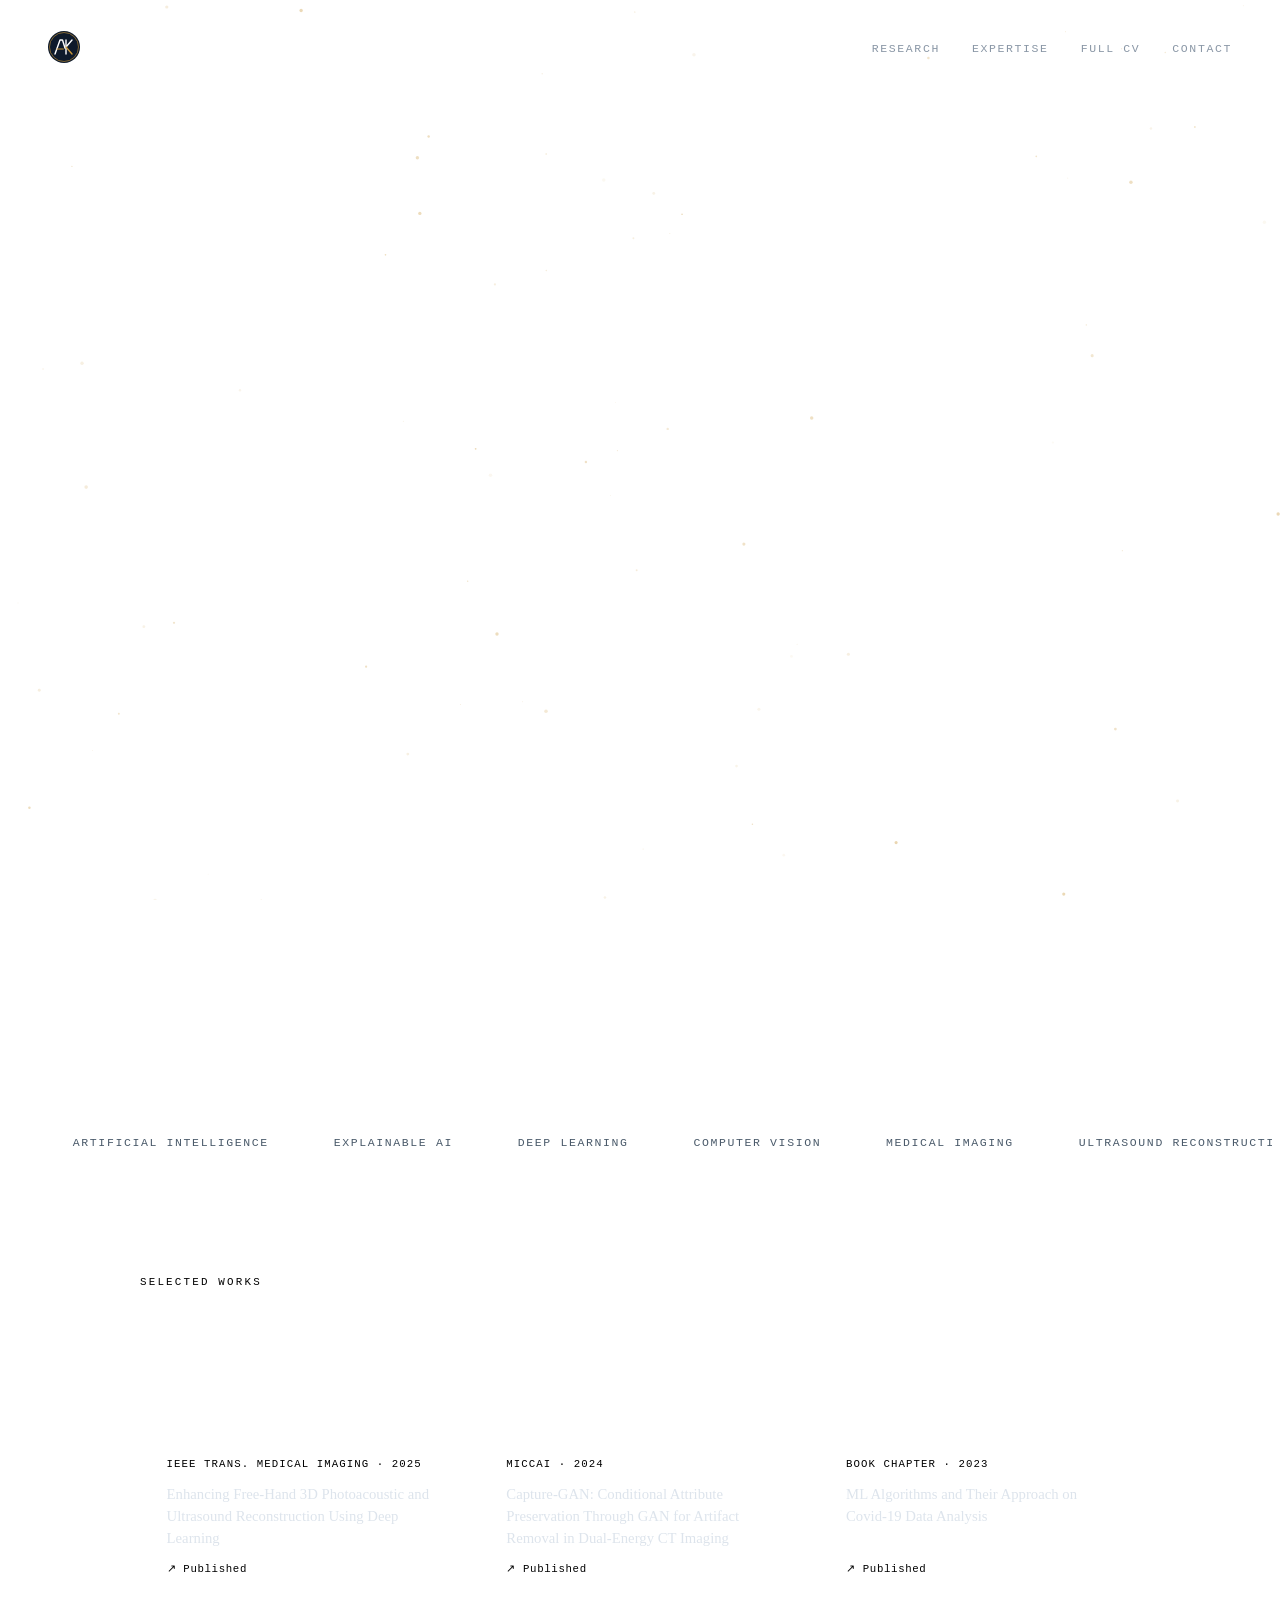
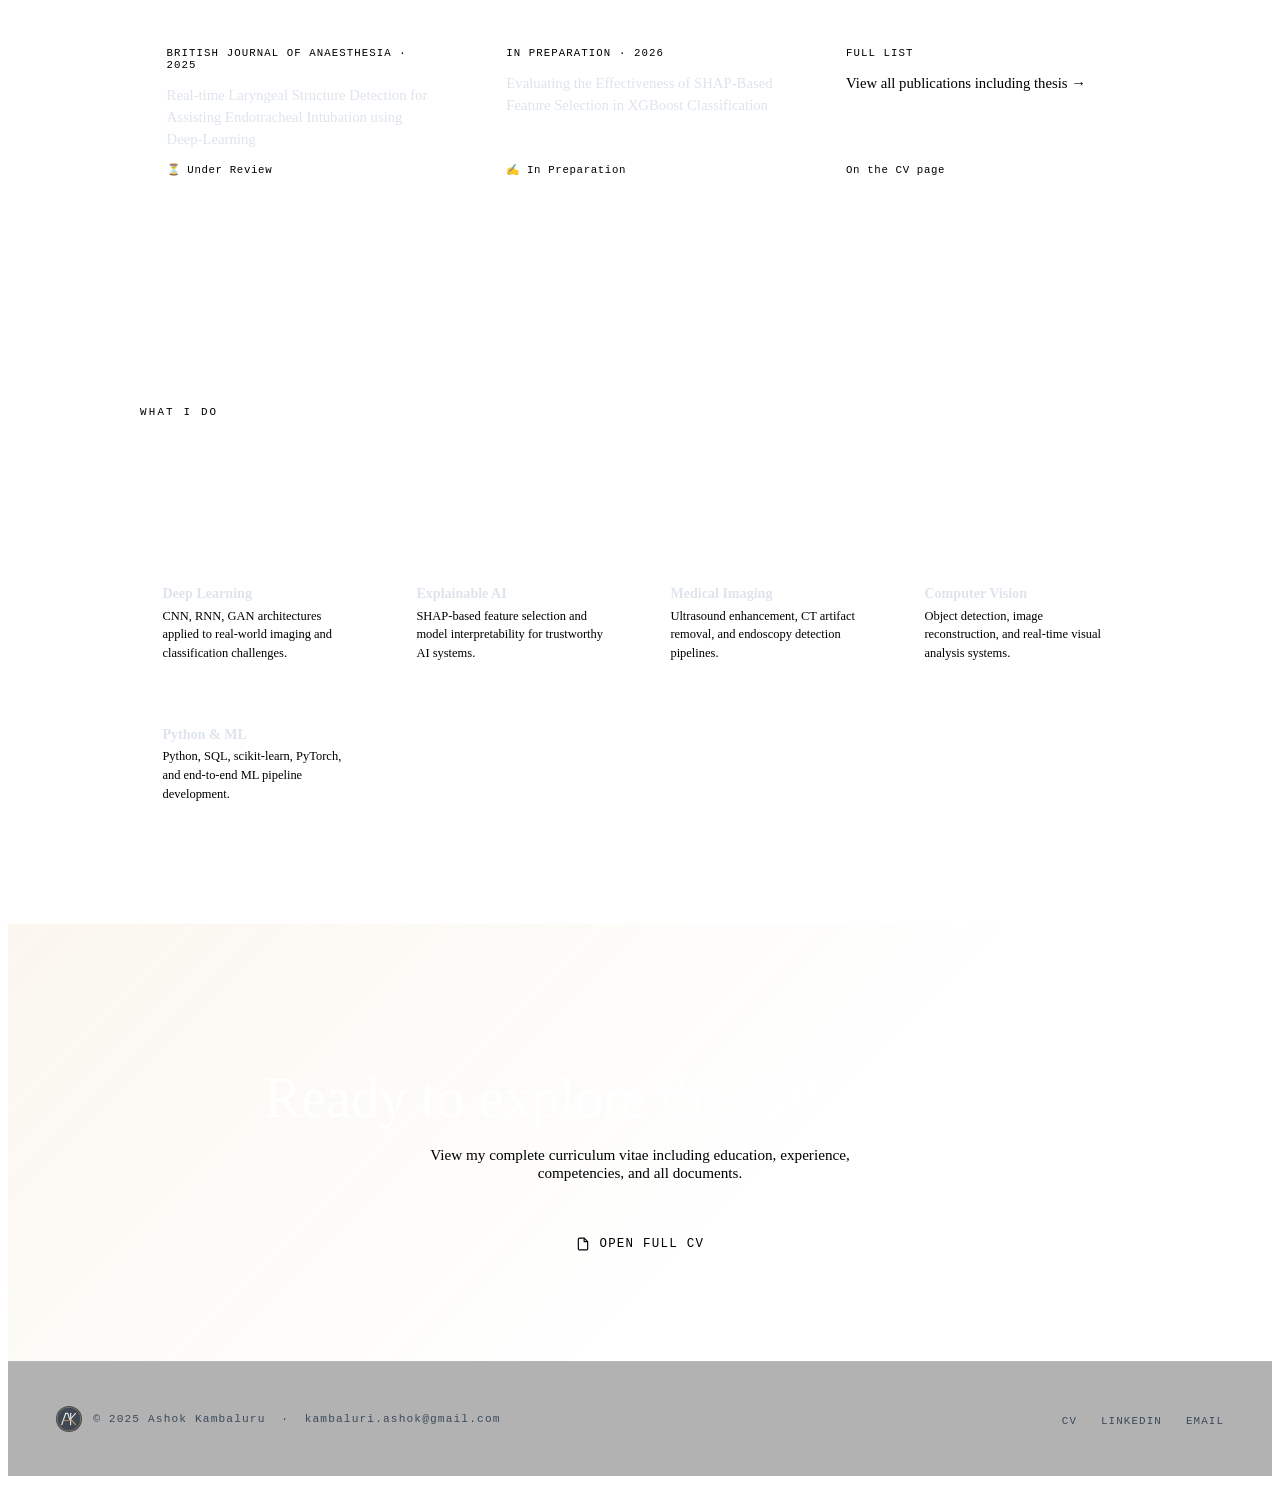
==== commit 6a28b33e: "Update index.html" ====
--- a/index.html
+++ b/index.html
@@ -639,34 +639,24 @@
   <h2 class="section-title" id="expertise-heading">Areas of <em>Expertise</em></h2>
   <div class="expertise-grid">
     <div class="expertise-card">
-      <div class="expertise-icon">🧠</div>
       <div class="expertise-name">Deep Learning</div>
       <div class="expertise-desc">CNN, RNN, GAN architectures applied to real-world imaging and classification challenges.</div>
     </div>
     <div class="expertise-card">
-      <div class="expertise-icon">🔍</div>
       <div class="expertise-name">Explainable AI</div>
       <div class="expertise-desc">SHAP-based feature selection and model interpretability for trustworthy AI systems.</div>
     </div>
     <div class="expertise-card">
-      <div class="expertise-icon">🩺</div>
       <div class="expertise-name">Medical Imaging</div>
       <div class="expertise-desc">Ultrasound enhancement, CT artifact removal, and endoscopy detection pipelines.</div>
     </div>
     <div class="expertise-card">
-      <div class="expertise-icon">👁️</div>
       <div class="expertise-name">Computer Vision</div>
       <div class="expertise-desc">Object detection, image reconstruction, and real-time visual analysis systems.</div>
     </div>
     <div class="expertise-card">
-      <div class="expertise-icon">🐍</div>
       <div class="expertise-name">Python & ML</div>
       <div class="expertise-desc">Python, SQL, scikit-learn, PyTorch, and end-to-end ML pipeline development.</div>
-    </div>
-    <div class="expertise-card">
-      <div class="expertise-icon">📚</div>
-      <div class="expertise-name">Teaching & Mentoring</div>
-      <div class="expertise-desc">University-level AI and Deep Learning instruction, student research mentorship.</div>
     </div>
   </div>
 </section>
@@ -777,4 +767,4 @@
 });
 </script>
 </body>
-</html>+</html>
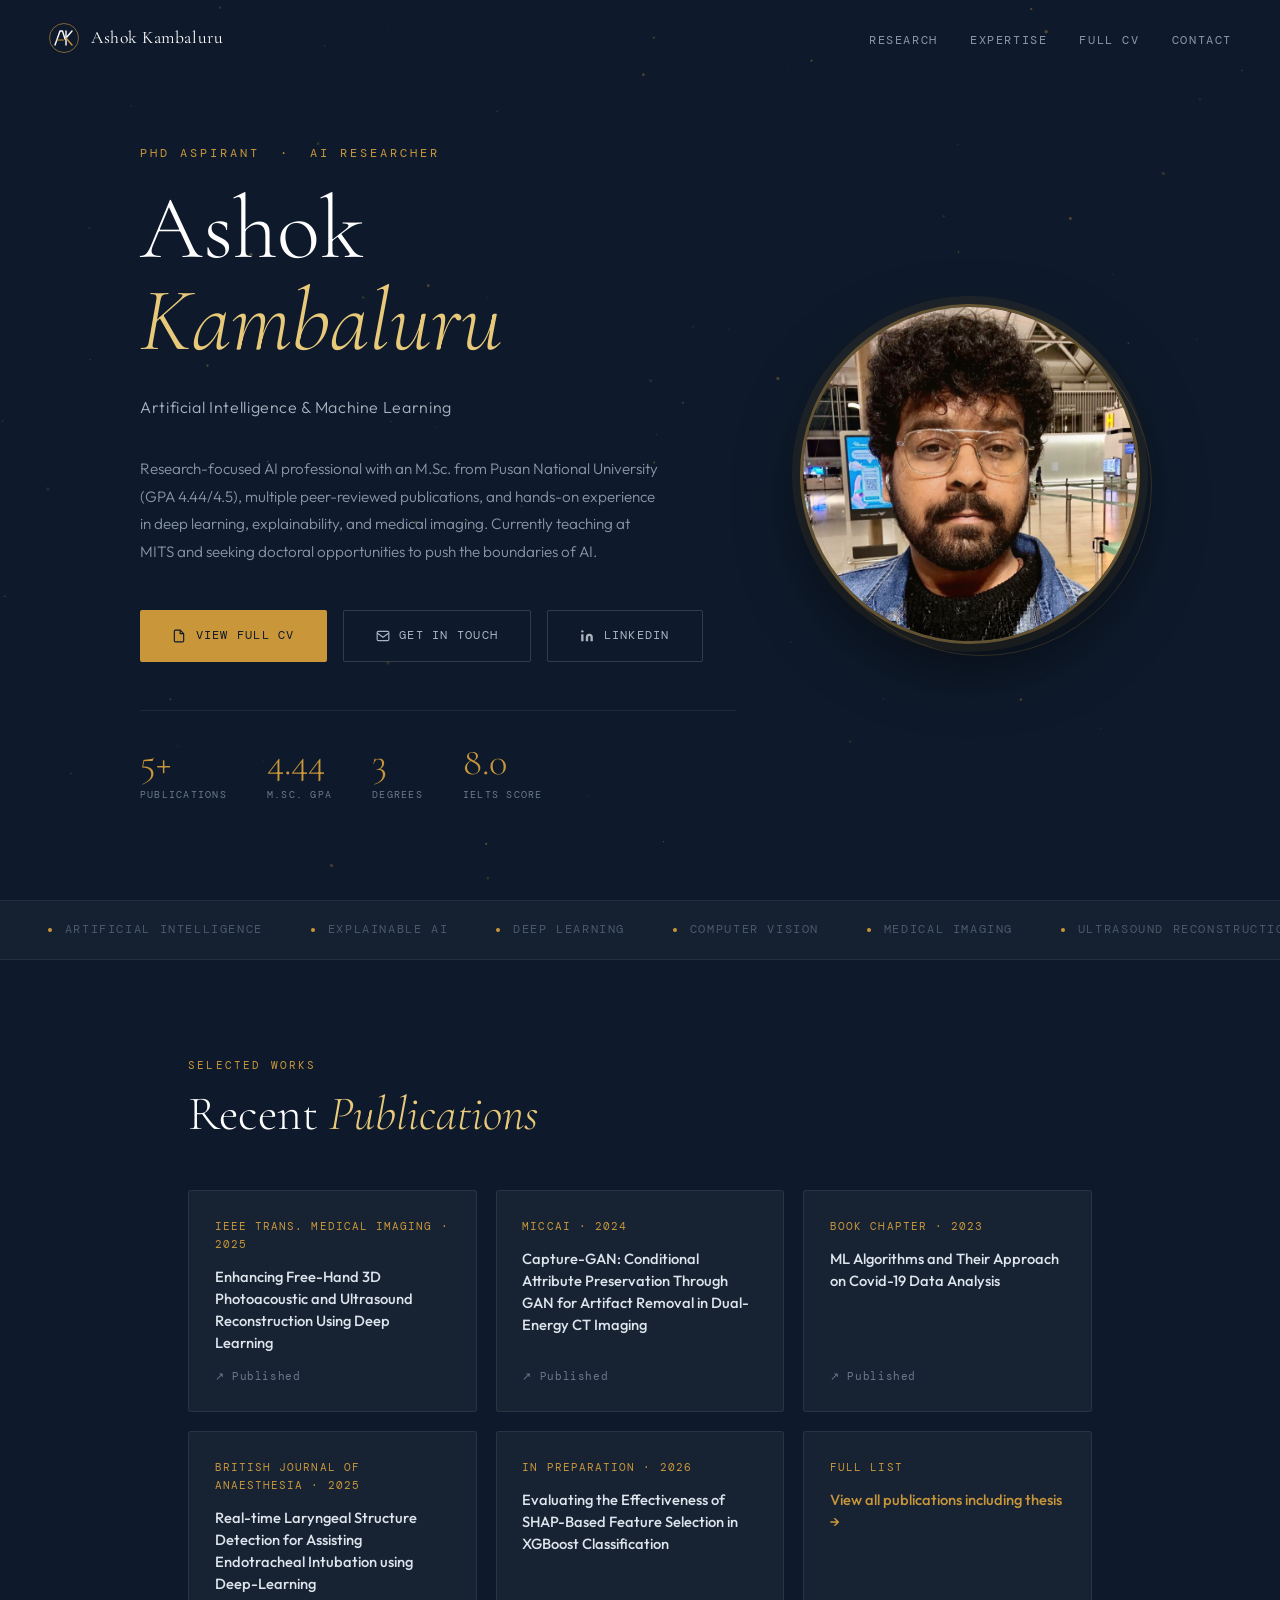
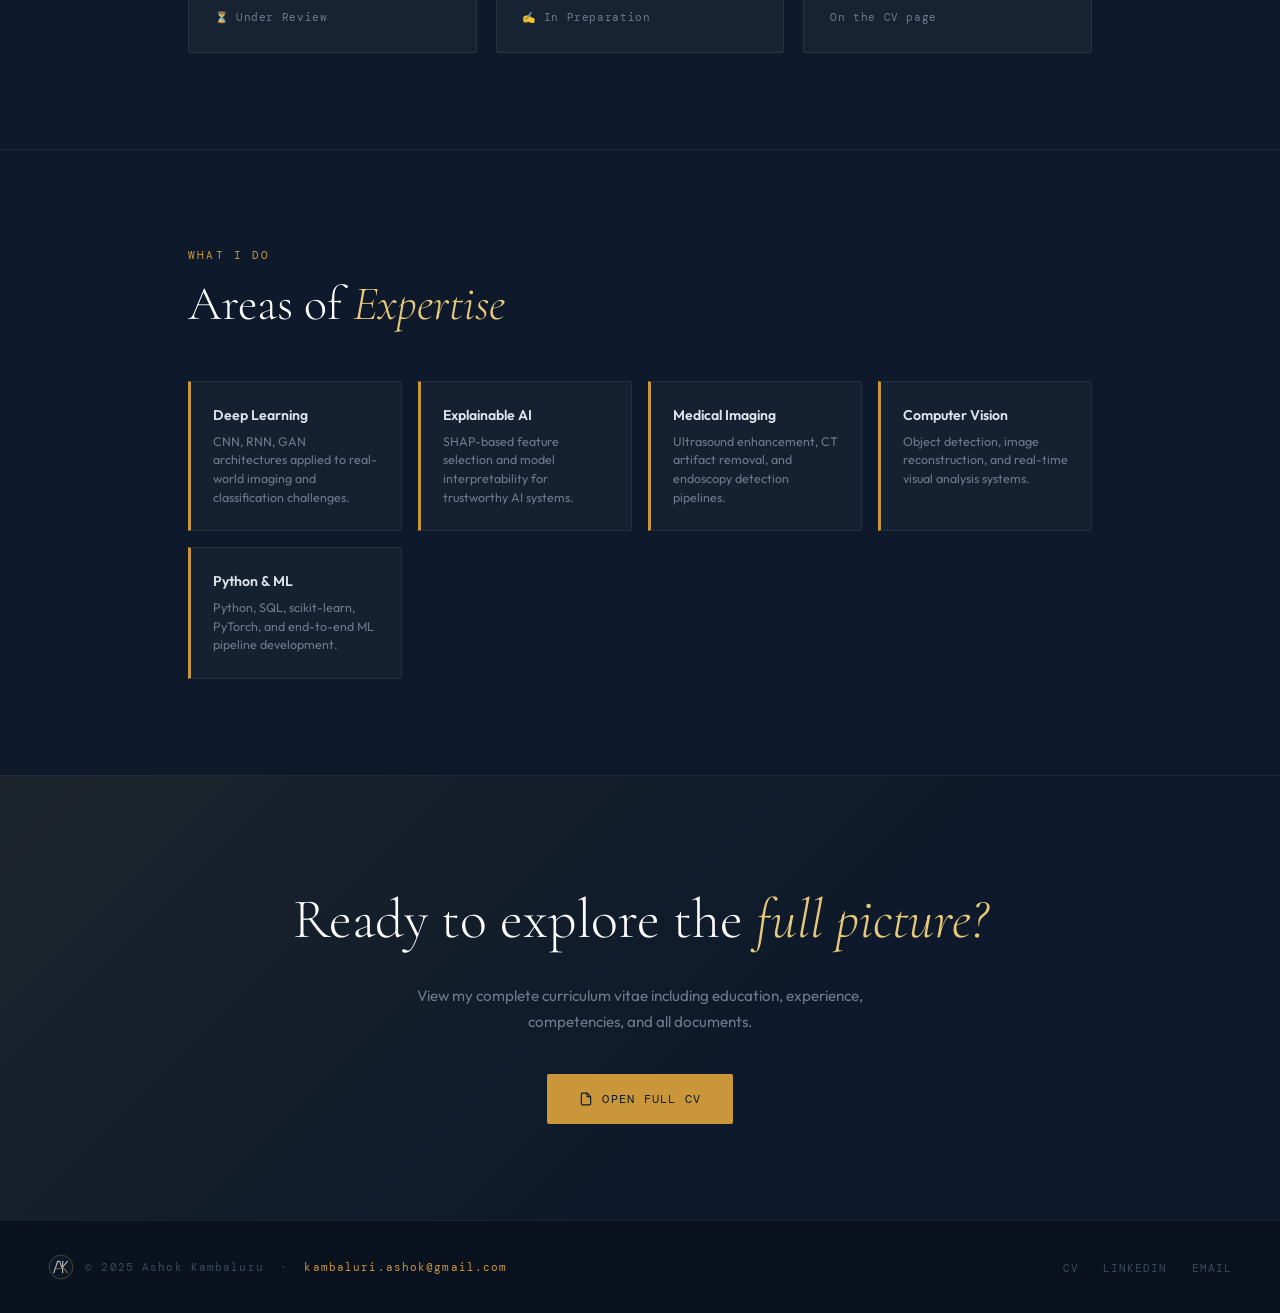
==== commit 50a51385: "Update index.html" ====
--- a/index.html
+++ b/index.html
@@ -5,7 +5,7 @@
   <meta name="viewport" content="width=device-width, initial-scale=1.0"/>
   <title>Ashok Kambaluru — AI Researcher</title>
   <link rel="icon" type="image/svg+xml" href="[data-uri]">
-  <link rel="stylesheet" href="css/shared.css">
+  <link rel="stylesheet" href="shared.css">
   <style>
 
     body { background: var(--ink); color: var(--paper); min-height: 100vh; }
--- a/shared.css
+++ b/shared.css
@@ -0,0 +1,54 @@
+/* ═══════════════════════════════════════════════════════
+   SHARED STYLES — Ashok Kambaluru
+   Used by index.html and cv.html
+═══════════════════════════════════════════════════════ */
+
+@import url('https://fonts.googleapis.com/css2?family=Cormorant+Garamond:ital,wght@0,300;0,400;0,600;1,300;1,400&family=DM+Mono:wght@300;400&family=Outfit:wght@300;400;500;600&display=swap');
+
+/* ─── TOKENS ─────────────────────────────────────────── */
+:root {
+  --ink:          #0e1a2b;
+  --paper:        #f4f0e8;
+  --accent:       #c9973a;
+  --accent-light: #e8c97a;
+  --muted:        #6b7a8d;
+  --divider:      #d6cfc0;
+  --card-bg:      #ffffff;
+  --tag-bg:       #e8e2d8;
+}
+
+/* ─── RESET ──────────────────────────────────────────── */
+*, *::before, *::after { box-sizing: border-box; margin: 0; padding: 0; }
+html { scroll-behavior: smooth; }
+body {
+  font-family: 'Outfit', sans-serif;
+  background-color: var(--paper);
+  color: var(--ink);
+  font-size: 16px;
+  line-height: 1.7;
+  overflow-x: hidden;
+}
+
+/* ─── FOCUS ──────────────────────────────────────────── */
+:focus-visible {
+  outline: 3px solid var(--accent);
+  outline-offset: 3px;
+}
+
+/* ─── REDUCED MOTION ─────────────────────────────────── */
+@media (prefers-reduced-motion: reduce) {
+  *, *::before, *::after {
+    animation-duration: 0.01ms !important;
+    transition-duration: 0.01ms !important;
+  }
+}
+
+/* ─── ANIMATIONS ─────────────────────────────────────── */
+@keyframes fadeUp {
+  from { opacity: 0; transform: translateY(18px); }
+  to   { opacity: 1; transform: translateY(0); }
+}
+@keyframes fadeIn {
+  from { opacity: 0; }
+  to   { opacity: 1; }
+}
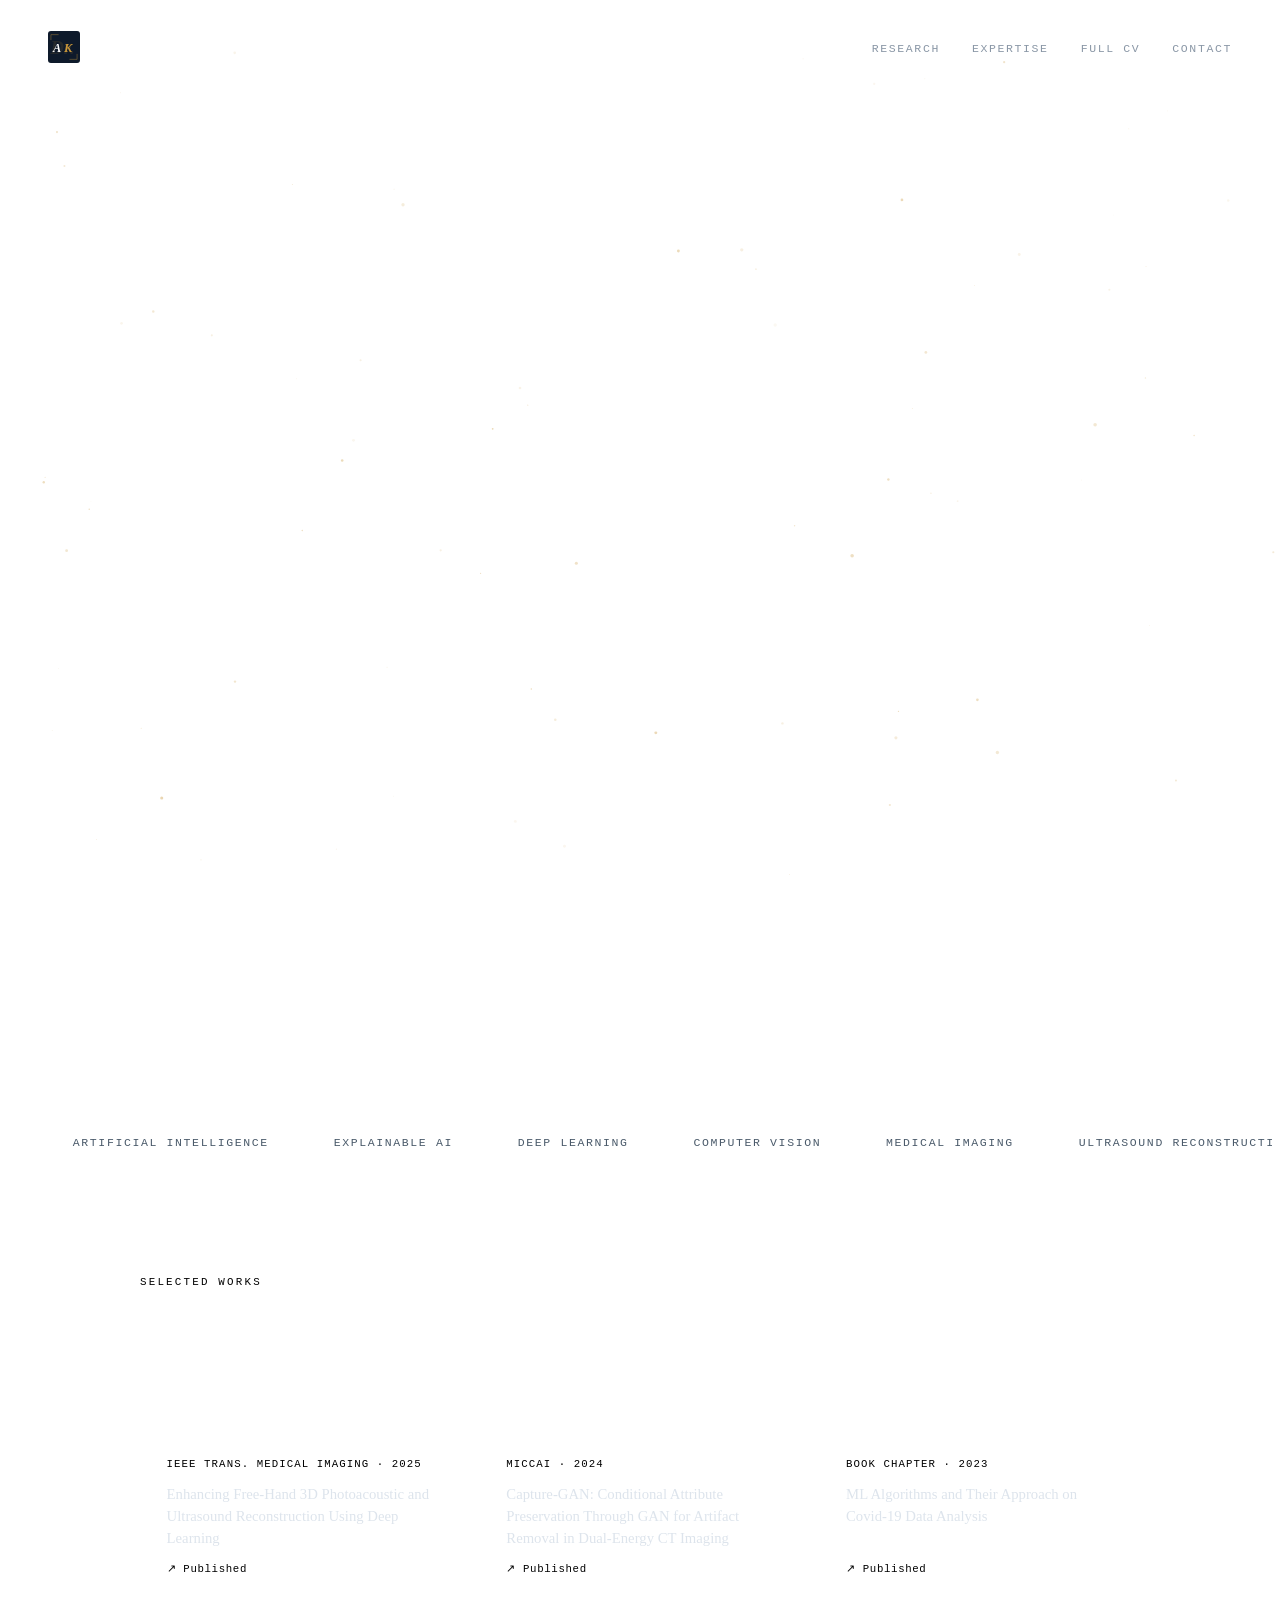
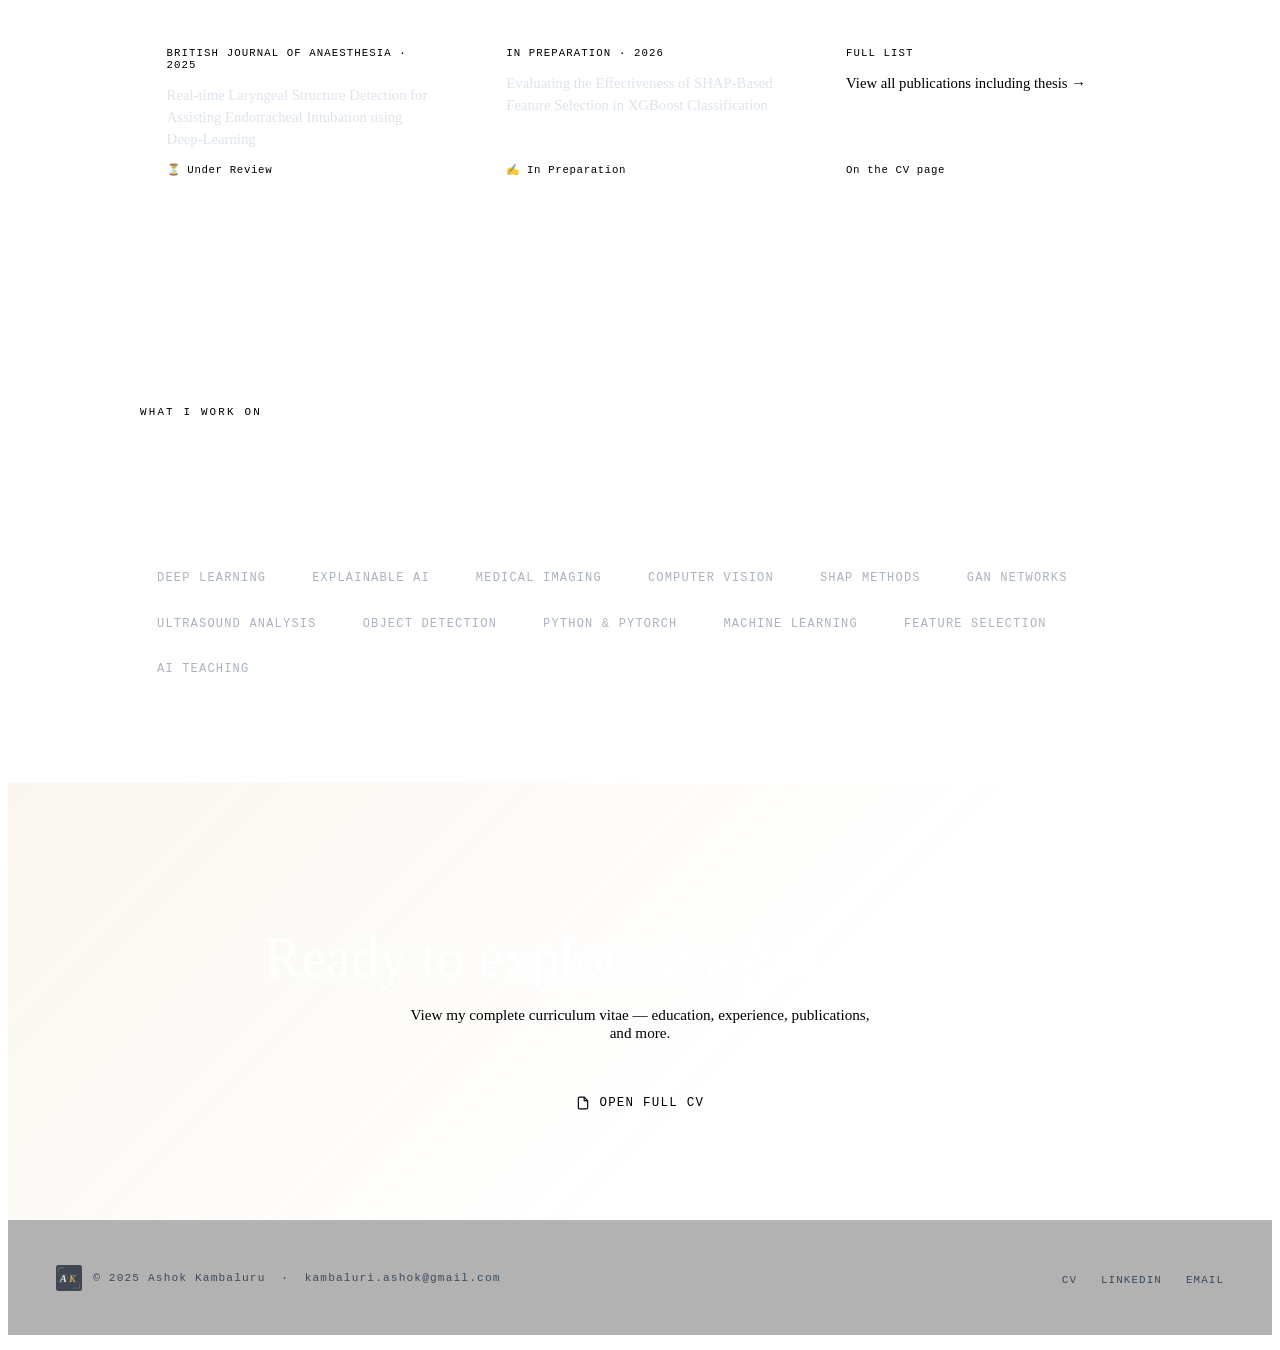
==== commit ffc21e40: "Add files via upload" ====
--- a/index.html
+++ b/index.html
@@ -4,492 +4,108 @@
   <meta charset="UTF-8"/>
   <meta name="viewport" content="width=device-width, initial-scale=1.0"/>
   <title>Ashok Kambaluru — AI Researcher</title>
-  <link rel="icon" type="image/svg+xml" href="[data-uri]">
-  <link rel="stylesheet" href="shared.css">
+  <link rel="icon" type="image/svg+xml" href="[data-uri]">
+  <link rel="stylesheet" href="css/shared.css">
   <style>
-
     body { background: var(--ink); color: var(--paper); min-height: 100vh; }
-
-    /* ─── CANVAS BG ───────────────────────────────────── */
-    #bg-canvas {
-      position: fixed; inset: 0;
-      z-index: 0; pointer-events: none;
-    }
-
-    /* ─── NAV ─────────────────────────────────────────── */
-    .top-nav {
-      position: fixed; top: 0; left: 0; right: 0;
-      z-index: 100;
-      display: flex; justify-content: space-between; align-items: center;
-      padding: 1.4rem 3rem;
-      background: transparent;
-      transition: background 0.4s;
-    }
-    .top-nav.scrolled {
-      background: rgba(14,26,43,0.92);
-      backdrop-filter: blur(12px);
-      border-bottom: 1px solid rgba(255,255,255,0.06);
-    }
-    .nav-logo {
-      display: flex; align-items: center; gap: 0.7rem;
-      text-decoration: none;
-    }
-    .nav-logo img {
-      width: 32px; height: 32px;
-    }
-    .nav-logo-text {
-      font-family: 'Cormorant Garamond', serif;
-      font-size: 1.1rem;
-      font-weight: 400;
-      color: #fff;
-      letter-spacing: 0.03em;
-    }
-    .nav-links {
-      display: flex; gap: 2rem; list-style: none;
-    }
-    .nav-links a {
-      font-family: 'DM Mono', monospace;
-      font-size: 0.72rem;
-      letter-spacing: 0.14em;
-      text-transform: uppercase;
-      color: #8a97a6;
-      text-decoration: none;
-      transition: color 0.2s;
-    }
-    .nav-links a:hover { color: var(--accent-light); }
-
-    @media (max-width: 600px) {
-      .top-nav { padding: 1rem 1.5rem; }
-      .nav-links { display: none; }
-    }
-
-    /* ─── HERO ────────────────────────────────────────── */
-    .hero {
-      position: relative; z-index: 1;
-      min-height: 100vh;
-      display: flex; align-items: center;
-      padding: 8rem 3rem 5rem;
-    }
-    .hero-inner {
-      max-width: 1000px; margin: 0 auto; width: 100%;
-      display: grid;
-      grid-template-columns: 1fr 340px;
-      gap: 4rem;
-      align-items: center;
-    }
-
-    /* ─── TEXT SIDE ───────────────────────────────────── */
-    .hero-eyebrow {
-      font-family: 'DM Mono', monospace;
-      font-size: 0.72rem;
-      letter-spacing: 0.26em;
-      text-transform: uppercase;
-      color: var(--accent);
-      margin-bottom: 1.2rem;
-      opacity: 0;
-      animation: fadeUp 0.6s 0.2s forwards;
-    }
-    .hero-name {
-      font-family: 'Cormorant Garamond', serif;
-      font-size: clamp(3.2rem, 7vw, 5.8rem);
-      font-weight: 300;
-      line-height: 1.02;
-      color: #fff;
-      opacity: 0;
-      animation: fadeUp 0.7s 0.35s forwards;
-    }
-    .hero-name em {
-      font-style: italic;
-      color: var(--accent-light);
-    }
-
-    .hero-roles {
-      margin-top: 1.6rem;
-      height: 2rem;
-      overflow: hidden;
-      opacity: 0;
-      animation: fadeUp 0.7s 0.5s forwards;
-    }
-    .role-ticker {
-      display: flex;
-      flex-direction: column;
-      animation: ticker 9s ease-in-out infinite;
-    }
-    .role-ticker span {
-      font-size: 1rem;
-      font-weight: 300;
-      color: #aab3bf;
-      letter-spacing: 0.04em;
-      height: 2rem;
-      display: flex; align-items: center;
-      flex-shrink: 0;
-    }
-    @keyframes ticker {
-      0%, 18%   { transform: translateY(0); }
-      22%, 38%  { transform: translateY(-2rem); }
-      42%, 58%  { transform: translateY(-4rem); }
-      62%, 78%  { transform: translateY(-6rem); }
-      82%, 98%  { transform: translateY(-8rem); }
-      100%      { transform: translateY(0); }
-    }
-
-    .hero-summary {
-      margin-top: 2rem;
-      font-size: 0.95rem;
-      font-weight: 300;
-      color: #8a97a6;
-      line-height: 1.8;
-      max-width: 520px;
-      opacity: 0;
-      animation: fadeUp 0.7s 0.65s forwards;
-    }
-
-    .hero-actions {
-      display: flex; gap: 1rem; flex-wrap: wrap;
-      margin-top: 2.8rem;
-      opacity: 0;
-      animation: fadeUp 0.7s 0.8s forwards;
-    }
-    .btn-primary {
-      display: inline-flex; align-items: center; gap: 0.6rem;
-      background: var(--accent);
-      color: var(--ink);
-      font-family: 'DM Mono', monospace;
-      font-size: 0.78rem;
-      letter-spacing: 0.1em;
-      text-transform: uppercase;
-      font-weight: 400;
-      padding: 0.9rem 2rem;
-      border-radius: 2px;
-      text-decoration: none;
-      transition: background 0.2s, transform 0.2s, box-shadow 0.2s;
-    }
-    .btn-primary:hover {
-      background: var(--accent-light);
-      transform: translateY(-2px);
-      box-shadow: 0 8px 24px rgba(201,151,58,0.3);
-    }
-    .btn-secondary {
-      display: inline-flex; align-items: center; gap: 0.6rem;
-      background: transparent;
-      color: #aab3bf;
-      font-family: 'DM Mono', monospace;
-      font-size: 0.78rem;
-      letter-spacing: 0.1em;
-      text-transform: uppercase;
-      padding: 0.9rem 2rem;
-      border-radius: 2px;
-      border: 1px solid rgba(255,255,255,0.15);
-      text-decoration: none;
-      transition: color 0.2s, border-color 0.2s, transform 0.2s;
-    }
-    .btn-secondary:hover {
-      color: #fff;
-      border-color: rgba(255,255,255,0.4);
-      transform: translateY(-2px);
-    }
-
-    .hero-stats {
-      display: flex; gap: 2.5rem;
-      margin-top: 3rem;
-      padding-top: 2rem;
-      border-top: 1px solid rgba(255,255,255,0.07);
-      opacity: 0;
-      animation: fadeUp 0.7s 1.0s forwards;
-    }
-    .stat-num {
-      font-family: 'Cormorant Garamond', serif;
-      font-size: 2.4rem;
-      font-weight: 300;
-      color: var(--accent);
-      line-height: 1;
-    }
-    .stat-label {
-      font-family: 'DM Mono', monospace;
-      font-size: 0.65rem;
-      letter-spacing: 0.12em;
-      text-transform: uppercase;
-      color: var(--muted);
-      margin-top: 0.3rem;
-    }
-
-    /* ─── PHOTO SIDE ──────────────────────────────────── */
-    .hero-photo-wrap {
-      position: relative;
-      opacity: 0;
-      animation: fadeIn 1s 0.5s forwards;
-    }
-    .hero-photo-wrap::before {
-      content: '';
-      position: absolute;
-      inset: -20px;
-      background: radial-gradient(circle at center, rgba(201,151,58,0.12) 0%, transparent 70%);
-      border-radius: 50%;
-      pointer-events: none;
-    }
-    .hero-photo-wrap::after {
-      content: '';
-      position: absolute;
-      top: 12px; left: 12px; right: -12px; bottom: -12px;
-      border: 1px solid rgba(201,151,58,0.2);
-      border-radius: 50%;
-      pointer-events: none;
-      animation: rotateBorder 20s linear infinite;
-    }
-    @keyframes rotateBorder {
-      from { transform: rotate(0deg); }
-      to   { transform: rotate(360deg); }
-    }
-    .hero-photo {
-      width: 100%;
-      aspect-ratio: 1;
-      border-radius: 50%;
-      object-fit: cover;
-      object-position: center top;
-      border: 3px solid rgba(201,151,58,0.45);
-      box-shadow: 0 0 0 8px rgba(201,151,58,0.08), 0 24px 60px rgba(0,0,0,0.5);
-      display: block;
-    }
-
-    @media (max-width: 780px) {
-      .hero { padding: 7rem 1.5rem 4rem; }
-      .hero-inner {
-        grid-template-columns: 1fr;
-        gap: 3rem;
-      }
-      .hero-photo-wrap { max-width: 220px; margin: 0 auto; }
-      .hero-inner { grid-template-areas: "photo" "text"; }
-      .hero-photo-wrap { grid-area: photo; }
-      .hero-text { grid-area: text; }
-    }
-
-    /* ─── RESEARCH STRIP ──────────────────────────────── */
-    .research-strip {
-      position: relative; z-index: 1;
-      background: rgba(255,255,255,0.03);
-      border-top: 1px solid rgba(255,255,255,0.07);
-      border-bottom: 1px solid rgba(255,255,255,0.07);
-      padding: 1.2rem 3rem;
-      overflow: hidden;
-    }
-    .strip-track {
-      display: flex; gap: 3rem;
-      animation: stripScroll 22s linear infinite;
-      white-space: nowrap;
-      width: max-content;
-    }
-    .strip-track:hover { animation-play-state: paused; }
-    @keyframes stripScroll {
-      from { transform: translateX(0); }
-      to   { transform: translateX(-50%); }
-    }
-    .strip-item {
-      font-family: 'DM Mono', monospace;
-      font-size: 0.72rem;
-      letter-spacing: 0.14em;
-      text-transform: uppercase;
-      color: #4a5a6a;
-      display: flex; align-items: center; gap: 0.8rem;
-      flex-shrink: 0;
-    }
-    .strip-dot {
-      width: 4px; height: 4px;
-      background: var(--accent);
-      border-radius: 50%;
-      flex-shrink: 0;
-    }
-
-    /* ─── HIGHLIGHTS SECTION ──────────────────────────── */
-    .section-wrap {
-      position: relative; z-index: 1;
-      max-width: 1000px; margin: 0 auto;
-      padding: 6rem 3rem;
-    }
-    .section-label {
-      font-family: 'DM Mono', monospace;
-      font-size: 0.68rem;
-      letter-spacing: 0.2em;
-      text-transform: uppercase;
-      color: var(--accent);
-      margin-bottom: 0.8rem;
-    }
-    .section-title {
-      font-family: 'Cormorant Garamond', serif;
-      font-size: clamp(2rem, 4vw, 3rem);
-      font-weight: 300;
-      color: #fff;
-      margin-bottom: 3rem;
-      line-height: 1.15;
-    }
-    .section-title em {
-      font-style: italic;
-      color: var(--accent-light);
-    }
-
-    /* ─── PUB CARDS ───────────────────────────────────── */
-    .pub-cards {
-      display: grid;
-      grid-template-columns: repeat(auto-fill, minmax(280px, 1fr));
-      gap: 1.2rem;
-    }
-    .pub-card {
-      background: rgba(255,255,255,0.04);
-      border: 1px solid rgba(255,255,255,0.08);
-      border-radius: 3px;
-      padding: 1.6rem;
-      text-decoration: none;
-      color: inherit;
-      transition: background 0.25s, border-color 0.25s, transform 0.25s;
-      display: flex; flex-direction: column; gap: 0.8rem;
-    }
-    .pub-card:hover {
-      background: rgba(201,151,58,0.07);
-      border-color: rgba(201,151,58,0.3);
-      transform: translateY(-3px);
-    }
-    .pub-card-venue {
-      font-family: 'DM Mono', monospace;
-      font-size: 0.67rem;
-      letter-spacing: 0.1em;
-      text-transform: uppercase;
-      color: var(--accent);
-    }
-    .pub-card-title {
-      font-size: 0.92rem;
-      font-weight: 500;
-      color: #dde4ec;
-      line-height: 1.5;
-    }
-    .pub-card-status {
-      font-family: 'DM Mono', monospace;
-      font-size: 0.67rem;
-      color: var(--muted);
-      letter-spacing: 0.06em;
-      margin-top: auto;
-    }
-
-    /* ─── EXPERTISE GRID ──────────────────────────────── */
-    .expertise-grid {
-      display: grid;
-      grid-template-columns: repeat(auto-fill, minmax(200px, 1fr));
-      gap: 1rem;
-    }
-    .expertise-card {
-      background: rgba(255,255,255,0.03);
-      border: 1px solid rgba(255,255,255,0.07);
-      border-left: 3px solid var(--accent);
-      padding: 1.4rem;
-      border-radius: 0 3px 3px 0;
-      transition: background 0.2s, transform 0.2s;
-    }
-    .expertise-card:hover {
-      background: rgba(201,151,58,0.05);
-      transform: translateX(4px);
-    }
-    .expertise-icon {
-      font-size: 1.4rem;
-      margin-bottom: 0.6rem;
-    }
-    .expertise-name {
-      font-weight: 600;
-      font-size: 0.88rem;
-      color: #dde4ec;
-      margin-bottom: 0.3rem;
-    }
-    .expertise-desc {
-      font-size: 0.78rem;
-      color: var(--muted);
-      line-height: 1.5;
-    }
-
-    /* ─── DIVIDER ─────────────────────────────────────── */
-    .section-divider {
-      border: none;
-      border-top: 1px solid rgba(255,255,255,0.06);
-      margin: 0;
-    }
-
-    /* ─── CTA BAND ────────────────────────────────────── */
-    .cta-band {
-      position: relative; z-index: 1;
-      text-align: center;
-      padding: 6rem 3rem;
-      background: linear-gradient(135deg, rgba(201,151,58,0.08) 0%, transparent 60%);
-      border-top: 1px solid rgba(255,255,255,0.06);
-    }
-    .cta-band h2 {
-      font-family: 'Cormorant Garamond', serif;
-      font-size: clamp(2rem, 5vw, 3.5rem);
-      font-weight: 300;
-      color: #fff;
-      margin-bottom: 1rem;
-    }
-    .cta-band h2 em {
-      font-style: italic;
-      color: var(--accent-light);
-    }
-    .cta-band p {
-      font-size: 0.95rem;
-      color: var(--muted);
-      margin-bottom: 2.5rem;
-      max-width: 480px;
-      margin-left: auto; margin-right: auto;
-    }
-
-    /* ─── FOOTER ──────────────────────────────────────── */
-    footer {
-      position: relative; z-index: 1;
-      background: rgba(0,0,0,0.3);
-      border-top: 1px solid rgba(255,255,255,0.06);
-      padding: 2rem 3rem;
-      display: flex;
-      justify-content: space-between;
-      align-items: center;
-      flex-wrap: wrap;
-      gap: 1rem;
-    }
-    .footer-brand {
-      display: flex; align-items: center; gap: 0.7rem;
-    }
-    .footer-brand img { width: 26px; height: 26px; opacity: 0.7; }
-    .footer-copy {
-      font-family: 'DM Mono', monospace;
-      font-size: 0.7rem;
-      letter-spacing: 0.1em;
-      color: #3a4a5a;
-    }
-    .footer-copy a { color: var(--accent); text-decoration: none; }
-    .footer-links {
-      display: flex; gap: 1.5rem; list-style: none;
-    }
-    .footer-links a {
-      font-family: 'DM Mono', monospace;
-      font-size: 0.68rem;
-      letter-spacing: 0.1em;
-      text-transform: uppercase;
-      color: #3a4a5a;
-      text-decoration: none;
-      transition: color 0.2s;
-    }
-    .footer-links a:hover { color: var(--accent); }
-
-    @media (max-width: 600px) {
-      .section-wrap { padding: 4rem 1.5rem; }
-      .hero-stats { gap: 1.5rem; }
-      footer { flex-direction: column; text-align: center; padding: 2rem 1.5rem; }
-    }
-
+    #bg-canvas { position:fixed; inset:0; z-index:0; pointer-events:none; }
+
+    /* NAV */
+    .top-nav { position:fixed; top:0; left:0; right:0; z-index:100; display:flex; justify-content:space-between; align-items:center; padding:1.4rem 3rem; background:transparent; transition:background 0.4s; }
+    .top-nav.scrolled { background:rgba(14,26,43,0.92); backdrop-filter:blur(12px); border-bottom:1px solid rgba(255,255,255,0.06); }
+    .nav-logo { display:flex; align-items:center; gap:0.7rem; text-decoration:none; }
+    .nav-logo img { width:32px; height:32px; }
+    .nav-logo-text { font-family:'Cormorant Garamond',serif; font-size:1.1rem; font-weight:400; color:#fff; letter-spacing:0.03em; }
+    .nav-links { display:flex; gap:2rem; list-style:none; }
+    .nav-links a { font-family:'DM Mono',monospace; font-size:0.72rem; letter-spacing:0.14em; text-transform:uppercase; color:#8a97a6; text-decoration:none; transition:color 0.2s; }
+    .nav-links a:hover { color:var(--accent-light); }
+    @media(max-width:600px){ .top-nav{padding:1rem 1.5rem;} .nav-links{display:none;} }
+
+    /* HERO */
+    .hero { position:relative; z-index:1; min-height:100vh; display:flex; align-items:center; padding:8rem 3rem 5rem; }
+    .hero-inner { max-width:1000px; margin:0 auto; width:100%; display:grid; grid-template-columns:1fr 300px; gap:4rem; align-items:center; }
+    .hero-eyebrow { font-family:'DM Mono',monospace; font-size:0.72rem; letter-spacing:0.26em; text-transform:uppercase; color:var(--accent); margin-bottom:1.2rem; opacity:0; animation:fadeUp 0.6s 0.2s forwards; }
+    .hero-name { font-family:'Cormorant Garamond',serif; font-size:clamp(3.2rem,7vw,5.8rem); font-weight:300; line-height:1.02; color:#fff; opacity:0; animation:fadeUp 0.7s 0.35s forwards; }
+    .hero-name em { font-style:italic; color:var(--accent-light); }
+    .hero-summary { margin-top:1.8rem; font-size:0.95rem; font-weight:300; color:#8a97a6; line-height:1.8; max-width:520px; opacity:0; animation:fadeUp 0.7s 0.5s forwards; }
+    .hero-actions { display:flex; gap:1rem; flex-wrap:wrap; margin-top:2.5rem; opacity:0; animation:fadeUp 0.7s 0.65s forwards; }
+
+    /* DEGREE CARDS */
+    .hero-degrees { display:flex; flex-direction:column; gap:0.75rem; margin-top:2.5rem; padding-top:2rem; border-top:1px solid rgba(255,255,255,0.07); opacity:0; animation:fadeUp 0.7s 0.8s forwards; }
+    .degree-card { background:rgba(255,255,255,0.04); border:1px solid rgba(255,255,255,0.08); border-left:2px solid var(--accent); padding:0.9rem 1.1rem; border-radius:0 3px 3px 0; }
+    .degree-title { font-size:0.85rem; font-weight:500; color:#dde4ec; margin-bottom:0.2rem; }
+    .degree-uni { font-family:'DM Mono',monospace; font-size:0.68rem; letter-spacing:0.06em; color:var(--accent); }
+
+    /* BUTTONS */
+    .btn-primary { display:inline-flex; align-items:center; gap:0.6rem; background:var(--accent); color:var(--ink); font-family:'DM Mono',monospace; font-size:0.78rem; letter-spacing:0.1em; text-transform:uppercase; padding:0.9rem 2rem; border-radius:2px; text-decoration:none; transition:background 0.2s,transform 0.2s,box-shadow 0.2s; }
+    .btn-primary:hover { background:var(--accent-light); transform:translateY(-2px); box-shadow:0 8px 24px rgba(201,151,58,0.3); }
+    .btn-secondary { display:inline-flex; align-items:center; gap:0.6rem; background:transparent; color:#aab3bf; font-family:'DM Mono',monospace; font-size:0.78rem; letter-spacing:0.1em; text-transform:uppercase; padding:0.9rem 2rem; border-radius:2px; border:1px solid rgba(255,255,255,0.15); text-decoration:none; transition:color 0.2s,border-color 0.2s,transform 0.2s; }
+    .btn-secondary:hover { color:#fff; border-color:rgba(255,255,255,0.4); transform:translateY(-2px); }
+
+    /* PHOTO */
+    .hero-photo-wrap { position:relative; opacity:0; animation:fadeIn 1s 0.5s forwards; }
+    .hero-photo-wrap::before { content:''; position:absolute; inset:-20px; background:radial-gradient(circle at center,rgba(201,151,58,0.12) 0%,transparent 70%); border-radius:50%; pointer-events:none; }
+    .hero-photo-wrap::after { content:''; position:absolute; top:12px; left:12px; right:-12px; bottom:-12px; border:1px solid rgba(201,151,58,0.2); border-radius:50%; pointer-events:none; animation:rotateBorder 20s linear infinite; }
+    @keyframes rotateBorder { from{transform:rotate(0deg);} to{transform:rotate(360deg);} }
+    .hero-photo { width:100%; aspect-ratio:1; border-radius:50%; object-fit:cover; object-position:center top; border:3px solid rgba(201,151,58,0.45); box-shadow:0 0 0 8px rgba(201,151,58,0.08),0 24px 60px rgba(0,0,0,0.5); display:block; }
+    @media(max-width:780px){ .hero{padding:7rem 1.5rem 4rem;} .hero-inner{grid-template-columns:1fr;gap:3rem;} .hero-photo-wrap{max-width:200px;margin:0 auto;} }
+
+    /* RESEARCH STRIP */
+    .research-strip { position:relative; z-index:1; background:rgba(255,255,255,0.03); border-top:1px solid rgba(255,255,255,0.07); border-bottom:1px solid rgba(255,255,255,0.07); padding:1.2rem 3rem; overflow:hidden; }
+    .strip-track { display:flex; gap:3rem; animation:stripScroll 22s linear infinite; white-space:nowrap; width:max-content; }
+    .strip-track:hover { animation-play-state:paused; }
+    @keyframes stripScroll { from{transform:translateX(0);} to{transform:translateX(-50%);} }
+    .strip-item { font-family:'DM Mono',monospace; font-size:0.72rem; letter-spacing:0.14em; text-transform:uppercase; color:#4a5a6a; display:flex; align-items:center; gap:0.8rem; flex-shrink:0; }
+    .strip-dot { width:4px; height:4px; background:var(--accent); border-radius:50%; flex-shrink:0; }
+
+    /* SECTIONS */
+    .section-wrap { position:relative; z-index:1; max-width:1000px; margin:0 auto; padding:6rem 3rem; }
+    .section-label { font-family:'DM Mono',monospace; font-size:0.68rem; letter-spacing:0.2em; text-transform:uppercase; color:var(--accent); margin-bottom:0.8rem; }
+    .section-title { font-family:'Cormorant Garamond',serif; font-size:clamp(2rem,4vw,3rem); font-weight:300; color:#fff; margin-bottom:3rem; line-height:1.15; }
+    .section-title em { font-style:italic; color:var(--accent-light); }
+
+    /* PUB CARDS */
+    .pub-cards { display:grid; grid-template-columns:repeat(auto-fill,minmax(280px,1fr)); gap:1.2rem; }
+    .pub-card { background:rgba(255,255,255,0.04); border:1px solid rgba(255,255,255,0.08); border-radius:3px; padding:1.6rem; text-decoration:none; color:inherit; transition:background 0.25s,border-color 0.25s,transform 0.25s; display:flex; flex-direction:column; gap:0.8rem; }
+    .pub-card:hover { background:rgba(201,151,58,0.07); border-color:rgba(201,151,58,0.3); transform:translateY(-3px); }
+    .pub-card-venue { font-family:'DM Mono',monospace; font-size:0.67rem; letter-spacing:0.1em; text-transform:uppercase; color:var(--accent); }
+    .pub-card-title { font-size:0.92rem; font-weight:500; color:#dde4ec; line-height:1.5; }
+    .pub-card-status { font-family:'DM Mono',monospace; font-size:0.67rem; color:var(--muted); letter-spacing:0.06em; margin-top:auto; }
+
+    /* EXPERTISE — minimal tags only */
+    .expertise-grid { display:flex; flex-wrap:wrap; gap:0.75rem; }
+    .expertise-tag { font-family:'DM Mono',monospace; font-size:0.75rem; letter-spacing:0.1em; text-transform:uppercase; color:#aab3bf; border:1px solid rgba(255,255,255,0.12); padding:0.55rem 1rem; border-radius:2px; transition:color 0.2s,border-color 0.2s; }
+    .expertise-tag:hover { color:var(--accent-light); border-color:rgba(201,151,58,0.4); }
+
+    /* DIVIDER */
+    .section-divider { border:none; border-top:1px solid rgba(255,255,255,0.06); margin:0; }
+
+    /* CTA */
+    .cta-band { position:relative; z-index:1; text-align:center; padding:6rem 3rem; background:linear-gradient(135deg,rgba(201,151,58,0.08) 0%,transparent 60%); border-top:1px solid rgba(255,255,255,0.06); }
+    .cta-band h2 { font-family:'Cormorant Garamond',serif; font-size:clamp(2rem,5vw,3.5rem); font-weight:300; color:#fff; margin-bottom:1rem; }
+    .cta-band h2 em { font-style:italic; color:var(--accent-light); }
+    .cta-band p { font-size:0.95rem; color:var(--muted); margin-bottom:2.5rem; max-width:480px; margin-left:auto; margin-right:auto; }
+
+    /* FOOTER */
+    footer { position:relative; z-index:1; background:rgba(0,0,0,0.3); border-top:1px solid rgba(255,255,255,0.06); padding:2rem 3rem; display:flex; justify-content:space-between; align-items:center; flex-wrap:wrap; gap:1rem; }
+    .footer-brand { display:flex; align-items:center; gap:0.7rem; }
+    .footer-brand img { width:26px; height:26px; opacity:0.7; }
+    .footer-copy { font-family:'DM Mono',monospace; font-size:0.7rem; letter-spacing:0.1em; color:#3a4a5a; }
+    .footer-copy a { color:var(--accent); text-decoration:none; }
+    .footer-links { display:flex; gap:1.5rem; list-style:none; }
+    .footer-links a { font-family:'DM Mono',monospace; font-size:0.68rem; letter-spacing:0.1em; text-transform:uppercase; color:#3a4a5a; text-decoration:none; transition:color 0.2s; }
+    .footer-links a:hover { color:var(--accent); }
+    @media(max-width:600px){ .section-wrap{padding:4rem 1.5rem;} footer{flex-direction:column;text-align:center;padding:2rem 1.5rem;} }
   </style>
 </head>
 <body>
 
-<!-- CANVAS BACKGROUND -->
 <canvas id="bg-canvas" aria-hidden="true"></canvas>
 
 <!-- NAV -->
 <nav class="top-nav" aria-label="Main navigation">
   <a href="index.html" class="nav-logo" aria-label="Home">
-    <img src="[data-uri]" alt="AK Logo">
+    <img src="[data-uri]" alt="AK Logo">
     <span class="nav-logo-text">Ashok Kambaluru</span>
   </a>
   <ul class="nav-links" role="list">
@@ -507,22 +123,11 @@
       <p class="hero-eyebrow">PhD Aspirant &nbsp;·&nbsp; AI Researcher</p>
       <h1 class="hero-name" id="hero-name">Ashok<br><em>Kambaluru</em></h1>
 
-      <div class="hero-roles" aria-label="Research specializations">
-        <div class="role-ticker" aria-hidden="true">
-          <span>Artificial Intelligence &amp; Machine Learning</span>
-          <span>Explainable AI &amp; SHAP Methods</span>
-          <span>Deep Learning for Medical Imaging</span>
-          <span>Computer Vision &amp; Object Detection</span>
-          <span>Ultrasound &amp; CT Image Analysis</span>
-          <span>Artificial Intelligence &amp; Machine Learning</span>
-        </div>
-      </div>
-
       <p class="hero-summary">
-        Research-focused AI professional with an M.Sc. from Pusan National University (GPA 4.44/4.5),
-        multiple peer-reviewed publications, and hands-on experience in deep learning,
-        explainability, and medical imaging. Currently teaching at MITS and seeking
-        doctoral opportunities to push the boundaries of AI.
+        Currently teaching Artificial Intelligence and Deep Learning as an Assistant Professor
+        at MITS, India. My research interest lies in explainable AI, medical imaging, and
+        deep learning — and I am actively seeking doctoral opportunities to pursue these
+        questions at the frontiers of the field.
       </p>
 
       <div class="hero-actions">
@@ -540,22 +145,18 @@
         </a>
       </div>
 
-      <div class="hero-stats" role="list" aria-label="Key statistics">
-        <div role="listitem">
-          <div class="stat-num">5+</div>
-          <div class="stat-label">Publications</div>
+      <div class="hero-degrees" role="list" aria-label="Academic degrees">
+        <div class="degree-card" role="listitem">
+          <div class="degree-title">M.Sc. in Artificial Intelligence</div>
+          <div class="degree-uni">Pusan National University · South Korea</div>
         </div>
-        <div role="listitem">
-          <div class="stat-num">4.44</div>
-          <div class="stat-label">M.Sc. GPA</div>
+        <div class="degree-card" role="listitem">
+          <div class="degree-title">B.E. in Computer Science</div>
+          <div class="degree-uni">Kyungpook National University · South Korea</div>
         </div>
-        <div role="listitem">
-          <div class="stat-num">3</div>
-          <div class="stat-label">Degrees</div>
-        </div>
-        <div role="listitem">
-          <div class="stat-num">8.0</div>
-          <div class="stat-label">IELTS Score</div>
+        <div class="degree-card" role="listitem">
+          <div class="degree-title">B.Tech in Information Technology</div>
+          <div class="degree-uni">Christ University · India</div>
         </div>
       </div>
     </div>
@@ -566,7 +167,7 @@
   </div>
 </section>
 
-<!-- RESEARCH INTERESTS STRIP -->
+<!-- STRIP -->
 <div class="research-strip" aria-hidden="true">
   <div class="strip-track">
     <span class="strip-item"><span class="strip-dot"></span>Artificial Intelligence</span>
@@ -576,10 +177,8 @@
     <span class="strip-item"><span class="strip-dot"></span>Medical Imaging</span>
     <span class="strip-item"><span class="strip-dot"></span>Ultrasound Reconstruction</span>
     <span class="strip-item"><span class="strip-dot"></span>GAN Networks</span>
-    <span class="strip-item"><span class="strip-dot"></span>Feature Selection</span>
     <span class="strip-item"><span class="strip-dot"></span>SHAP Analysis</span>
     <span class="strip-item"><span class="strip-dot"></span>Object Detection</span>
-    <!-- duplicate for infinite scroll -->
     <span class="strip-item"><span class="strip-dot"></span>Artificial Intelligence</span>
     <span class="strip-item"><span class="strip-dot"></span>Explainable AI</span>
     <span class="strip-item"><span class="strip-dot"></span>Deep Learning</span>
@@ -587,28 +186,27 @@
     <span class="strip-item"><span class="strip-dot"></span>Medical Imaging</span>
     <span class="strip-item"><span class="strip-dot"></span>Ultrasound Reconstruction</span>
     <span class="strip-item"><span class="strip-dot"></span>GAN Networks</span>
-    <span class="strip-item"><span class="strip-dot"></span>Feature Selection</span>
     <span class="strip-item"><span class="strip-dot"></span>SHAP Analysis</span>
     <span class="strip-item"><span class="strip-dot"></span>Object Detection</span>
   </div>
 </div>
 
-<!-- PUBLICATIONS HIGHLIGHTS -->
+<!-- PUBLICATIONS -->
 <section id="research" class="section-wrap" aria-labelledby="research-heading">
   <p class="section-label">Selected Works</p>
   <h2 class="section-title" id="research-heading">Recent <em>Publications</em></h2>
   <div class="pub-cards">
-    <a class="pub-card" href="https://ieeexplore.ieee.org/stamp/stamp.jsp?arnumber=11036110" target="_blank" rel="noopener" aria-label="Read IEEE publication">
+    <a class="pub-card" href="https://ieeexplore.ieee.org/stamp/stamp.jsp?arnumber=11036110" target="_blank" rel="noopener">
       <div class="pub-card-venue">IEEE Trans. Medical Imaging · 2025</div>
       <div class="pub-card-title">Enhancing Free-Hand 3D Photoacoustic and Ultrasound Reconstruction Using Deep Learning</div>
       <div class="pub-card-status">↗ Published</div>
     </a>
-    <a class="pub-card" href="https://papers.miccai.org/miccai-2024/paper/3097_paper.pdf" target="_blank" rel="noopener" aria-label="Read MICCAI paper">
+    <a class="pub-card" href="https://papers.miccai.org/miccai-2024/paper/3097_paper.pdf" target="_blank" rel="noopener">
       <div class="pub-card-venue">MICCAI · 2024</div>
       <div class="pub-card-title">Capture-GAN: Conditional Attribute Preservation Through GAN for Artifact Removal in Dual-Energy CT Imaging</div>
       <div class="pub-card-status">↗ Published</div>
     </a>
-    <a class="pub-card" href="https://onlinelibrary.wiley.com/doi/abs/10.1002/9781119841999.ch14" target="_blank" rel="noopener" aria-label="Read book chapter">
+    <a class="pub-card" href="https://onlinelibrary.wiley.com/doi/abs/10.1002/9781119841999.ch14" target="_blank" rel="noopener">
       <div class="pub-card-venue">Book Chapter · 2023</div>
       <div class="pub-card-title">ML Algorithms and Their Approach on Covid-19 Data Analysis</div>
       <div class="pub-card-status">↗ Published</div>
@@ -623,7 +221,7 @@
       <div class="pub-card-title">Evaluating the Effectiveness of SHAP-Based Feature Selection in XGBoost Classification</div>
       <div class="pub-card-status">✍ In Preparation</div>
     </div>
-    <a class="pub-card" href="cv.html#publications" aria-label="View all publications on CV">
+    <a class="pub-card" href="cv.html#publications">
       <div class="pub-card-venue">Full List</div>
       <div class="pub-card-title" style="color:var(--accent);">View all publications including thesis →</div>
       <div class="pub-card-status">On the CV page</div>
@@ -635,36 +233,28 @@
 
 <!-- EXPERTISE -->
 <section id="expertise" class="section-wrap" aria-labelledby="expertise-heading">
-  <p class="section-label">What I Do</p>
+  <p class="section-label">What I Work On</p>
   <h2 class="section-title" id="expertise-heading">Areas of <em>Expertise</em></h2>
-  <div class="expertise-grid">
-    <div class="expertise-card">
-      <div class="expertise-name">Deep Learning</div>
-      <div class="expertise-desc">CNN, RNN, GAN architectures applied to real-world imaging and classification challenges.</div>
-    </div>
-    <div class="expertise-card">
-      <div class="expertise-name">Explainable AI</div>
-      <div class="expertise-desc">SHAP-based feature selection and model interpretability for trustworthy AI systems.</div>
-    </div>
-    <div class="expertise-card">
-      <div class="expertise-name">Medical Imaging</div>
-      <div class="expertise-desc">Ultrasound enhancement, CT artifact removal, and endoscopy detection pipelines.</div>
-    </div>
-    <div class="expertise-card">
-      <div class="expertise-name">Computer Vision</div>
-      <div class="expertise-desc">Object detection, image reconstruction, and real-time visual analysis systems.</div>
-    </div>
-    <div class="expertise-card">
-      <div class="expertise-name">Python & ML</div>
-      <div class="expertise-desc">Python, SQL, scikit-learn, PyTorch, and end-to-end ML pipeline development.</div>
-    </div>
+  <div class="expertise-grid" role="list">
+    <span class="expertise-tag" role="listitem">Deep Learning</span>
+    <span class="expertise-tag" role="listitem">Explainable AI</span>
+    <span class="expertise-tag" role="listitem">Medical Imaging</span>
+    <span class="expertise-tag" role="listitem">Computer Vision</span>
+    <span class="expertise-tag" role="listitem">SHAP Methods</span>
+    <span class="expertise-tag" role="listitem">GAN Networks</span>
+    <span class="expertise-tag" role="listitem">Ultrasound Analysis</span>
+    <span class="expertise-tag" role="listitem">Object Detection</span>
+    <span class="expertise-tag" role="listitem">Python &amp; PyTorch</span>
+    <span class="expertise-tag" role="listitem">Machine Learning</span>
+    <span class="expertise-tag" role="listitem">Feature Selection</span>
+    <span class="expertise-tag" role="listitem">AI Teaching</span>
   </div>
 </section>
 
-<!-- CTA BAND -->
+<!-- CTA -->
 <div class="cta-band">
   <h2>Ready to explore the <em>full picture?</em></h2>
-  <p>View my complete curriculum vitae including education, experience, competencies, and all documents.</p>
+  <p>View my complete curriculum vitae — education, experience, publications, and more.</p>
   <a href="cv.html" class="btn-primary" aria-label="Open full CV page">
     <svg width="14" height="14" viewBox="0 0 24 24" fill="none" stroke="currentColor" stroke-width="2" aria-hidden="true"><path d="M14 2H6a2 2 0 0 0-2 2v16a2 2 0 0 0 2 2h12a2 2 0 0 0 2-2V8z"/><polyline points="14 2 14 8 20 8"/></svg>
     Open Full CV
@@ -674,7 +264,7 @@
 <!-- FOOTER -->
 <footer role="contentinfo">
   <div class="footer-brand">
-    <img src="[data-uri]" alt="AK Logo">
+    <img src="[data-uri]" alt="AK Logo">
     <span class="footer-copy">© 2025 Ashok Kambaluru &nbsp;·&nbsp; <a href="mailto:kambaluri.ashok@gmail.com">kambaluri.ashok@gmail.com</a></span>
   </div>
   <ul class="footer-links" role="list">
@@ -685,86 +275,42 @@
 </footer>
 
 <script>
-// ── Animated particle canvas background ──────────────────
+
 const canvas = document.getElementById('bg-canvas');
 const ctx = canvas.getContext('2d');
 let W, H, particles = [];
-
-function resize() {
-  W = canvas.width = window.innerWidth;
-  H = canvas.height = window.innerHeight;
-}
-
+function resize() { W = canvas.width = window.innerWidth; H = canvas.height = window.innerHeight; }
 class Particle {
   constructor() { this.reset(true); }
   reset(init) {
-    this.x = Math.random() * W;
-    this.y = init ? Math.random() * H : H + 10;
-    this.size = Math.random() * 1.5 + 0.3;
-    this.speed = Math.random() * 0.4 + 0.15;
-    this.opacity = Math.random() * 0.35 + 0.05;
-    this.drift = (Math.random() - 0.5) * 0.3;
+    this.x = Math.random()*W; this.y = init ? Math.random()*H : H+10;
+    this.size = Math.random()*1.5+0.3; this.speed = Math.random()*0.4+0.15;
+    this.opacity = Math.random()*0.35+0.05; this.drift = (Math.random()-0.5)*0.3;
   }
-  update() {
-    this.y -= this.speed;
-    this.x += this.drift;
-    if (this.y < -10) this.reset(false);
-  }
-  draw() {
-    ctx.beginPath();
-    ctx.arc(this.x, this.y, this.size, 0, Math.PI * 2);
-    ctx.fillStyle = `rgba(201,151,58,${this.opacity})`;
-    ctx.fill();
-  }
+  update() { this.y -= this.speed; this.x += this.drift; if(this.y<-10) this.reset(false); }
+  draw() { ctx.beginPath(); ctx.arc(this.x,this.y,this.size,0,Math.PI*2); ctx.fillStyle=`rgba(201,151,58,${this.opacity})`; ctx.fill(); }
 }
-
-function init() {
-  resize();
-  particles = Array.from({length: 80}, () => new Particle());
-}
-
+function init() { resize(); particles = Array.from({length:80}, ()=>new Particle()); }
 function animate() {
-  ctx.clearRect(0, 0, W, H);
-  // Subtle grid
-  ctx.strokeStyle = 'rgba(255,255,255,0.025)';
-  ctx.lineWidth = 0.5;
-  for (let x = 0; x < W; x += 80) {
-    ctx.beginPath(); ctx.moveTo(x, 0); ctx.lineTo(x, H); ctx.stroke();
-  }
-  for (let y = 0; y < H; y += 80) {
-    ctx.beginPath(); ctx.moveTo(0, y); ctx.lineTo(W, y); ctx.stroke();
-  }
-  particles.forEach(p => { p.update(); p.draw(); });
+  ctx.clearRect(0,0,W,H);
+  ctx.strokeStyle='rgba(255,255,255,0.025)'; ctx.lineWidth=0.5;
+  for(let x=0;x<W;x+=80){ctx.beginPath();ctx.moveTo(x,0);ctx.lineTo(x,H);ctx.stroke();}
+  for(let y=0;y<H;y+=80){ctx.beginPath();ctx.moveTo(0,y);ctx.lineTo(W,y);ctx.stroke();}
+  particles.forEach(p=>{p.update();p.draw();});
   requestAnimationFrame(animate);
 }
-
-init();
-animate();
-window.addEventListener('resize', () => { resize(); });
-
-// ── Sticky nav ────────────────────────────────────────────
+init(); animate();
+window.addEventListener('resize',()=>{resize();});
+
 const nav = document.querySelector('.top-nav');
-window.addEventListener('scroll', () => {
-  nav.classList.toggle('scrolled', window.scrollY > 60);
-});
-
-// ── Scroll reveal ─────────────────────────────────────────
+window.addEventListener('scroll', () => { nav.classList.toggle('scrolled', window.scrollY > 60); });
 const observer = new IntersectionObserver((entries) => {
-  entries.forEach(e => {
-    if (e.isIntersecting) {
-      e.target.style.opacity = '1';
-      e.target.style.transform = 'translateY(0)';
-      observer.unobserve(e.target);
-    }
-  });
-}, { threshold: 0.08 });
-
-document.querySelectorAll('.pub-card, .expertise-card').forEach(el => {
-  el.style.opacity = '0';
-  el.style.transform = 'translateY(16px)';
-  el.style.transition = 'opacity 0.5s ease, transform 0.5s ease';
+  entries.forEach(e => { if(e.isIntersecting){ e.target.style.opacity='1'; e.target.style.transform='translateY(0)'; observer.unobserve(e.target); } });
+}, {threshold:0.08});
+document.querySelectorAll('.pub-card,.expertise-tag,.degree-card').forEach(el => {
+  el.style.opacity='0'; el.style.transform='translateY(12px)'; el.style.transition='opacity 0.5s ease,transform 0.5s ease';
   observer.observe(el);
 });
 </script>
 </body>
-</html>
+</html>
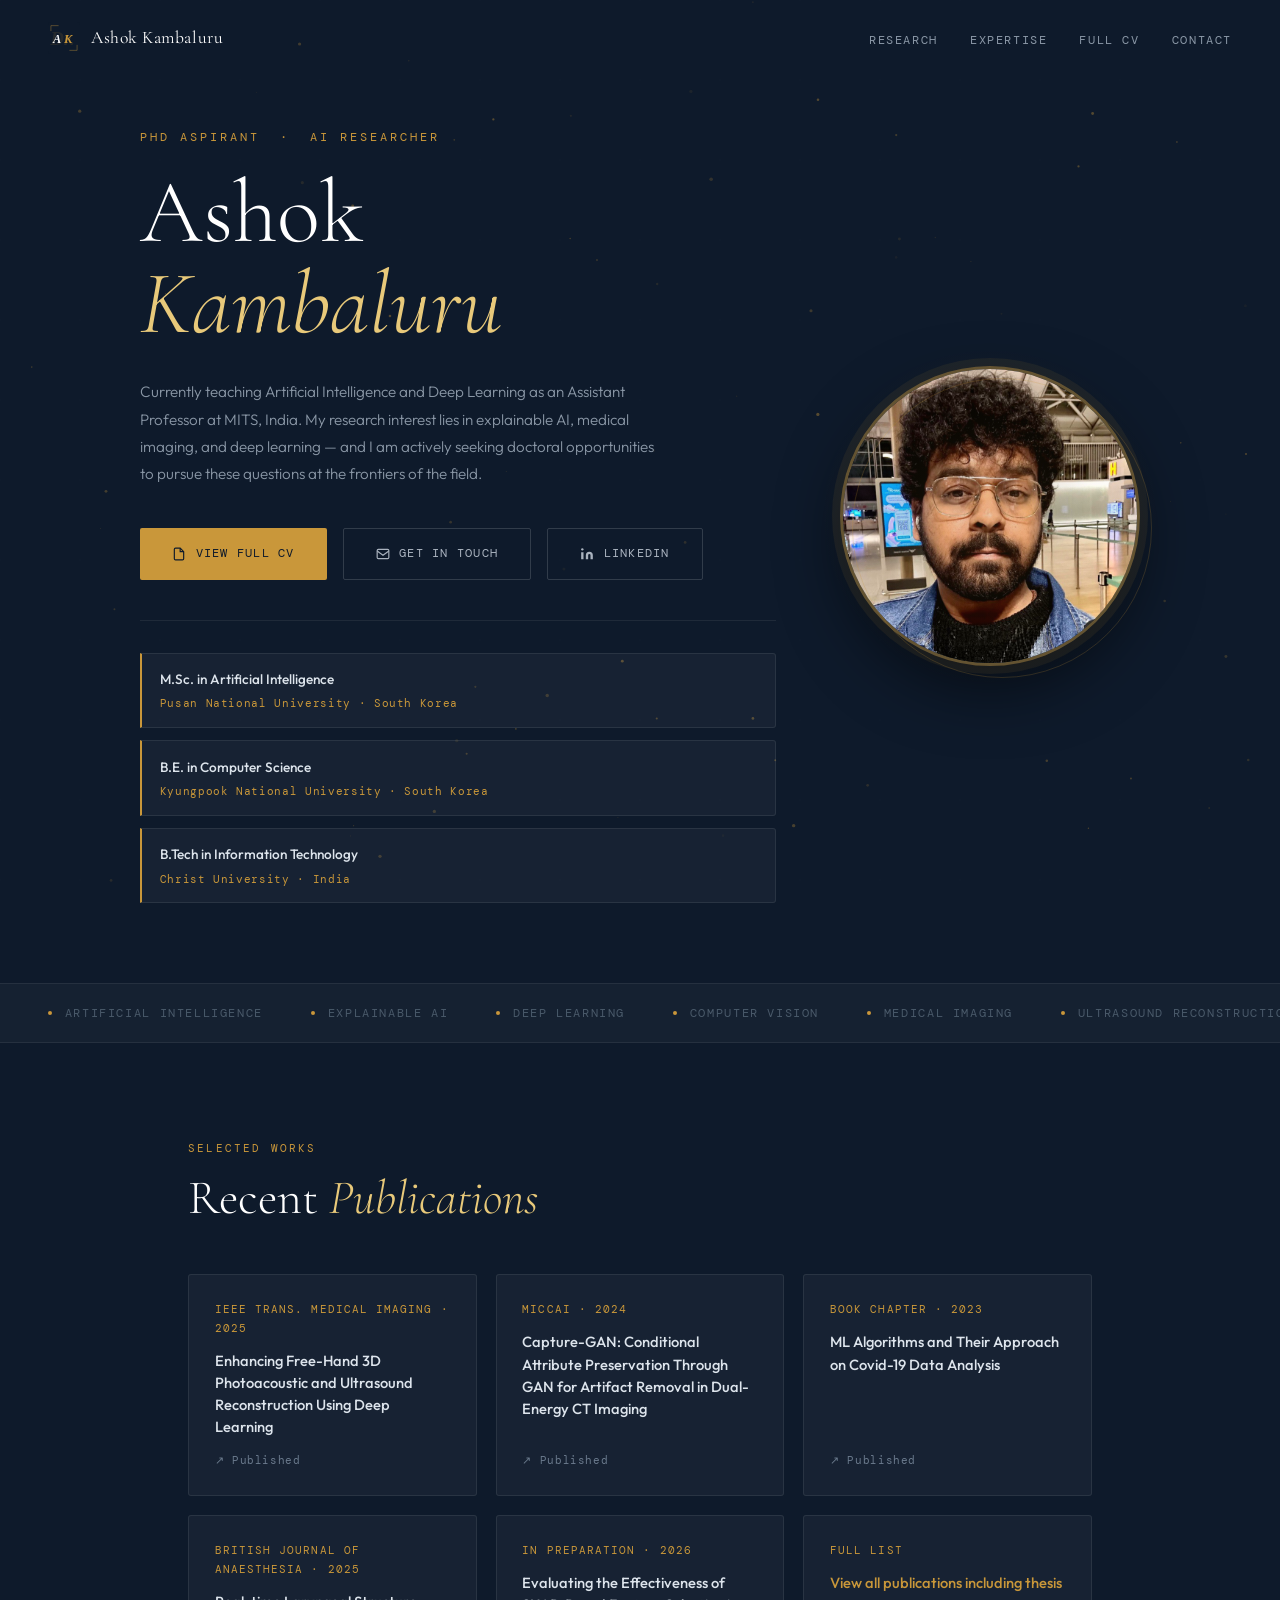
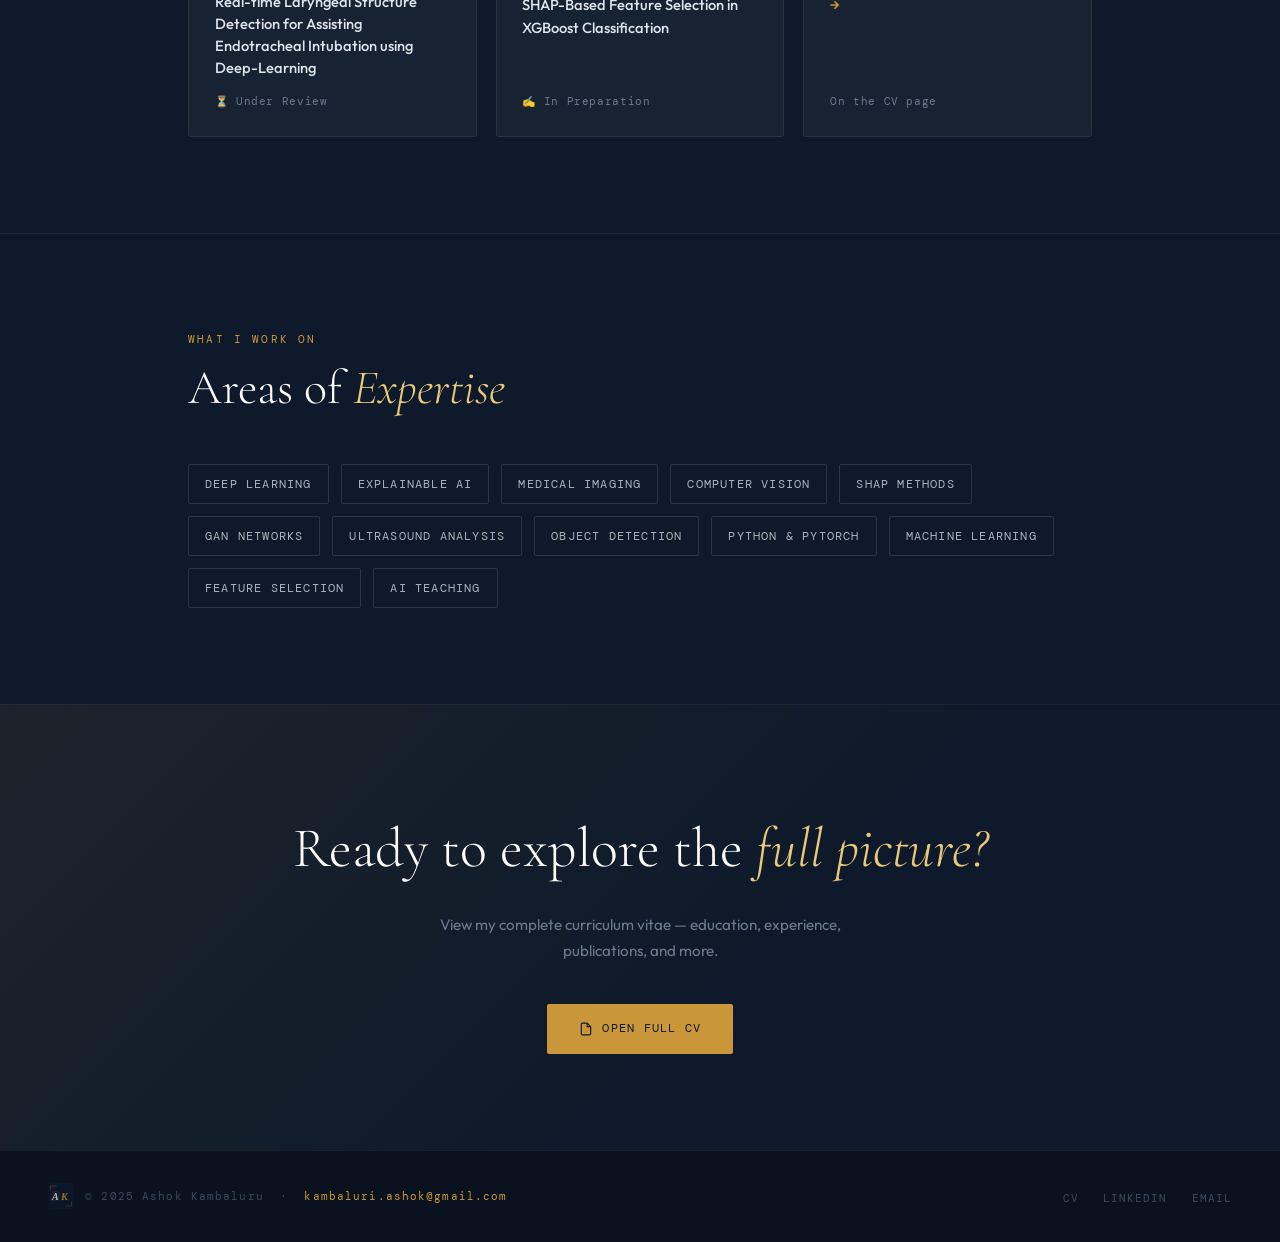
==== commit aae09374: "Update index.html" ====
--- a/index.html
+++ b/index.html
@@ -5,7 +5,7 @@
   <meta name="viewport" content="width=device-width, initial-scale=1.0"/>
   <title>Ashok Kambaluru — AI Researcher</title>
   <link rel="icon" type="image/svg+xml" href="[data-uri]">
-  <link rel="stylesheet" href="css/shared.css">
+  <link rel="stylesheet" href="shared.css">
   <style>
     body { background: var(--ink); color: var(--paper); min-height: 100vh; }
     #bg-canvas { position:fixed; inset:0; z-index:0; pointer-events:none; }
@@ -313,4 +313,4 @@
 });
 </script>
 </body>
-</html>+</html>
--- a/shared.css
+++ b/shared.css
@@ -0,0 +1,54 @@
+/* ═══════════════════════════════════════════════════════
+   SHARED STYLES — Ashok Kambaluru
+   Used by index.html and cv.html
+═══════════════════════════════════════════════════════ */
+
+@import url('https://fonts.googleapis.com/css2?family=Cormorant+Garamond:ital,wght@0,300;0,400;0,600;1,300;1,400&family=DM+Mono:wght@300;400&family=Outfit:wght@300;400;500;600&display=swap');
+
+/* ─── TOKENS ─────────────────────────────────────────── */
+:root {
+  --ink:          #0e1a2b;
+  --paper:        #f4f0e8;
+  --accent:       #c9973a;
+  --accent-light: #e8c97a;
+  --muted:        #6b7a8d;
+  --divider:      #d6cfc0;
+  --card-bg:      #ffffff;
+  --tag-bg:       #e8e2d8;
+}
+
+/* ─── RESET ──────────────────────────────────────────── */
+*, *::before, *::after { box-sizing: border-box; margin: 0; padding: 0; }
+html { scroll-behavior: smooth; }
+body {
+  font-family: 'Outfit', sans-serif;
+  background-color: var(--paper);
+  color: var(--ink);
+  font-size: 16px;
+  line-height: 1.7;
+  overflow-x: hidden;
+}
+
+/* ─── FOCUS ──────────────────────────────────────────── */
+:focus-visible {
+  outline: 3px solid var(--accent);
+  outline-offset: 3px;
+}
+
+/* ─── REDUCED MOTION ─────────────────────────────────── */
+@media (prefers-reduced-motion: reduce) {
+  *, *::before, *::after {
+    animation-duration: 0.01ms !important;
+    transition-duration: 0.01ms !important;
+  }
+}
+
+/* ─── ANIMATIONS ─────────────────────────────────────── */
+@keyframes fadeUp {
+  from { opacity: 0; transform: translateY(18px); }
+  to   { opacity: 1; transform: translateY(0); }
+}
+@keyframes fadeIn {
+  from { opacity: 0; }
+  to   { opacity: 1; }
+}
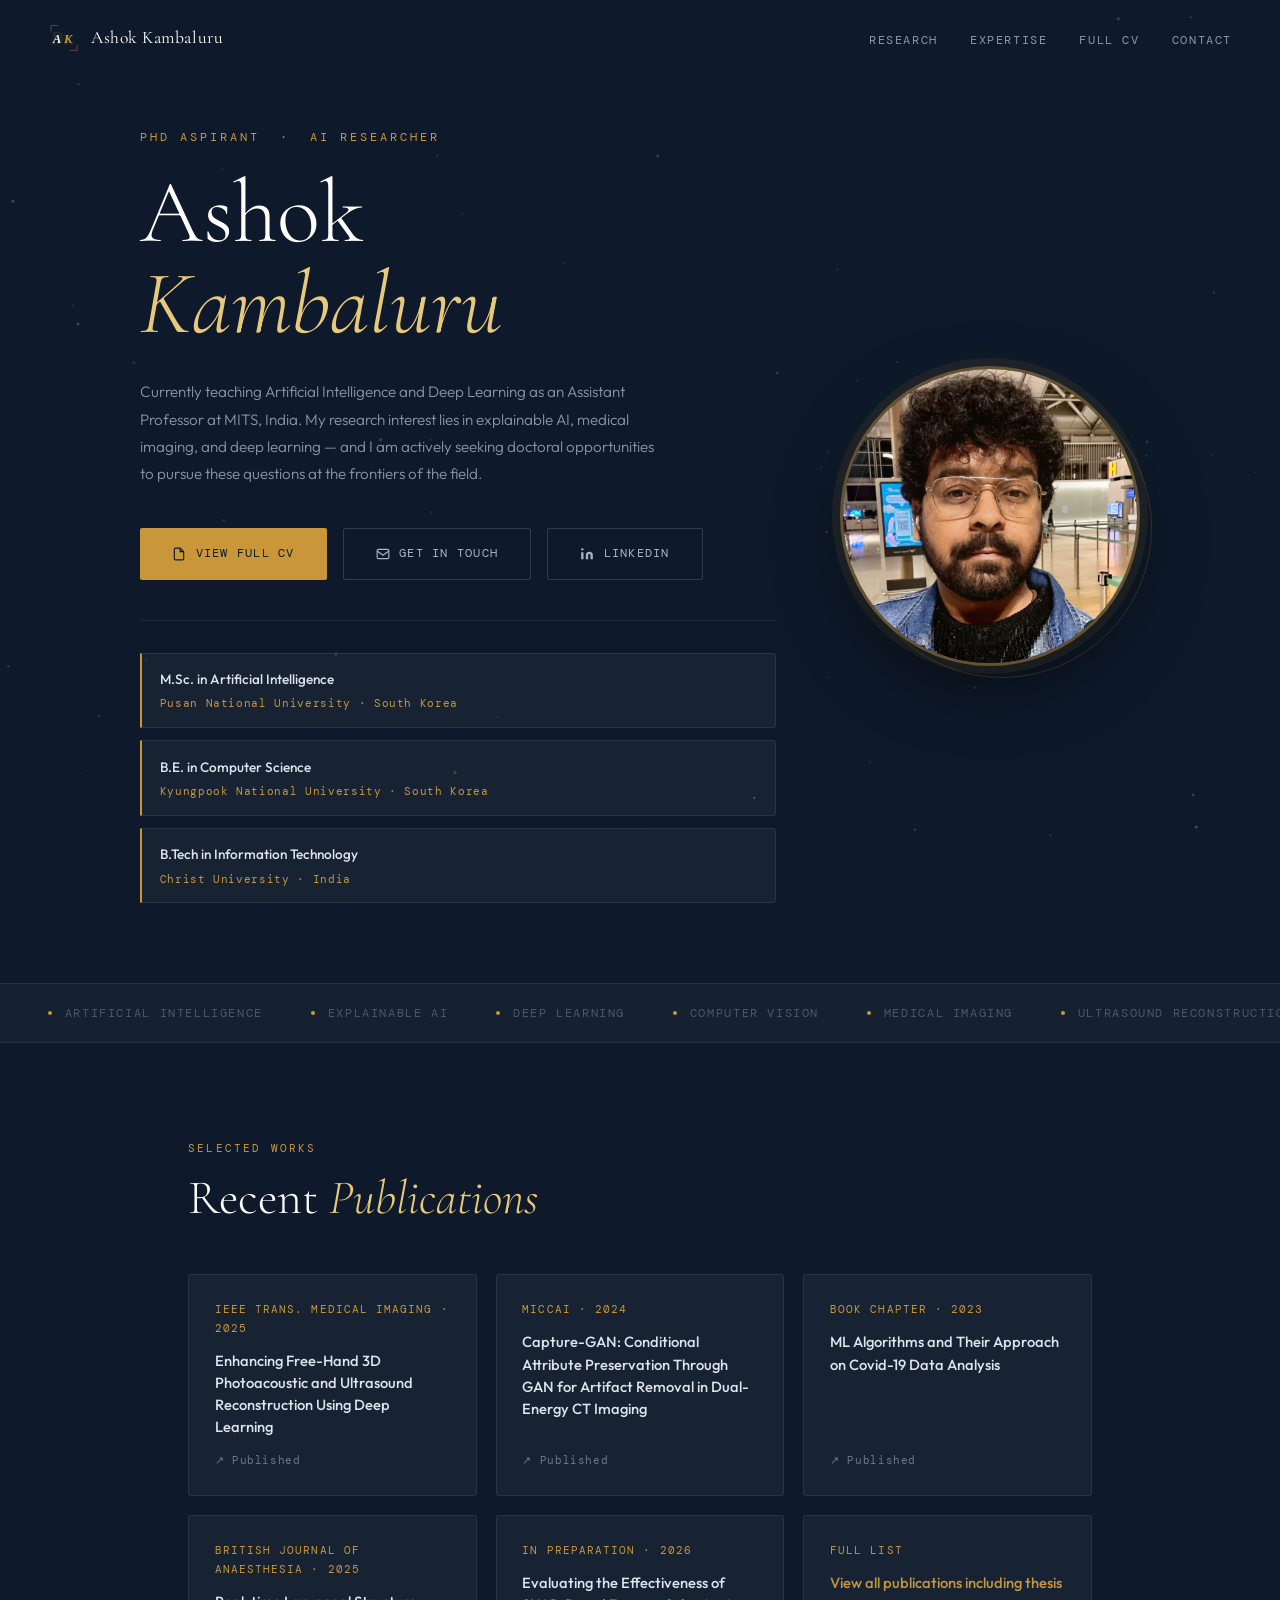
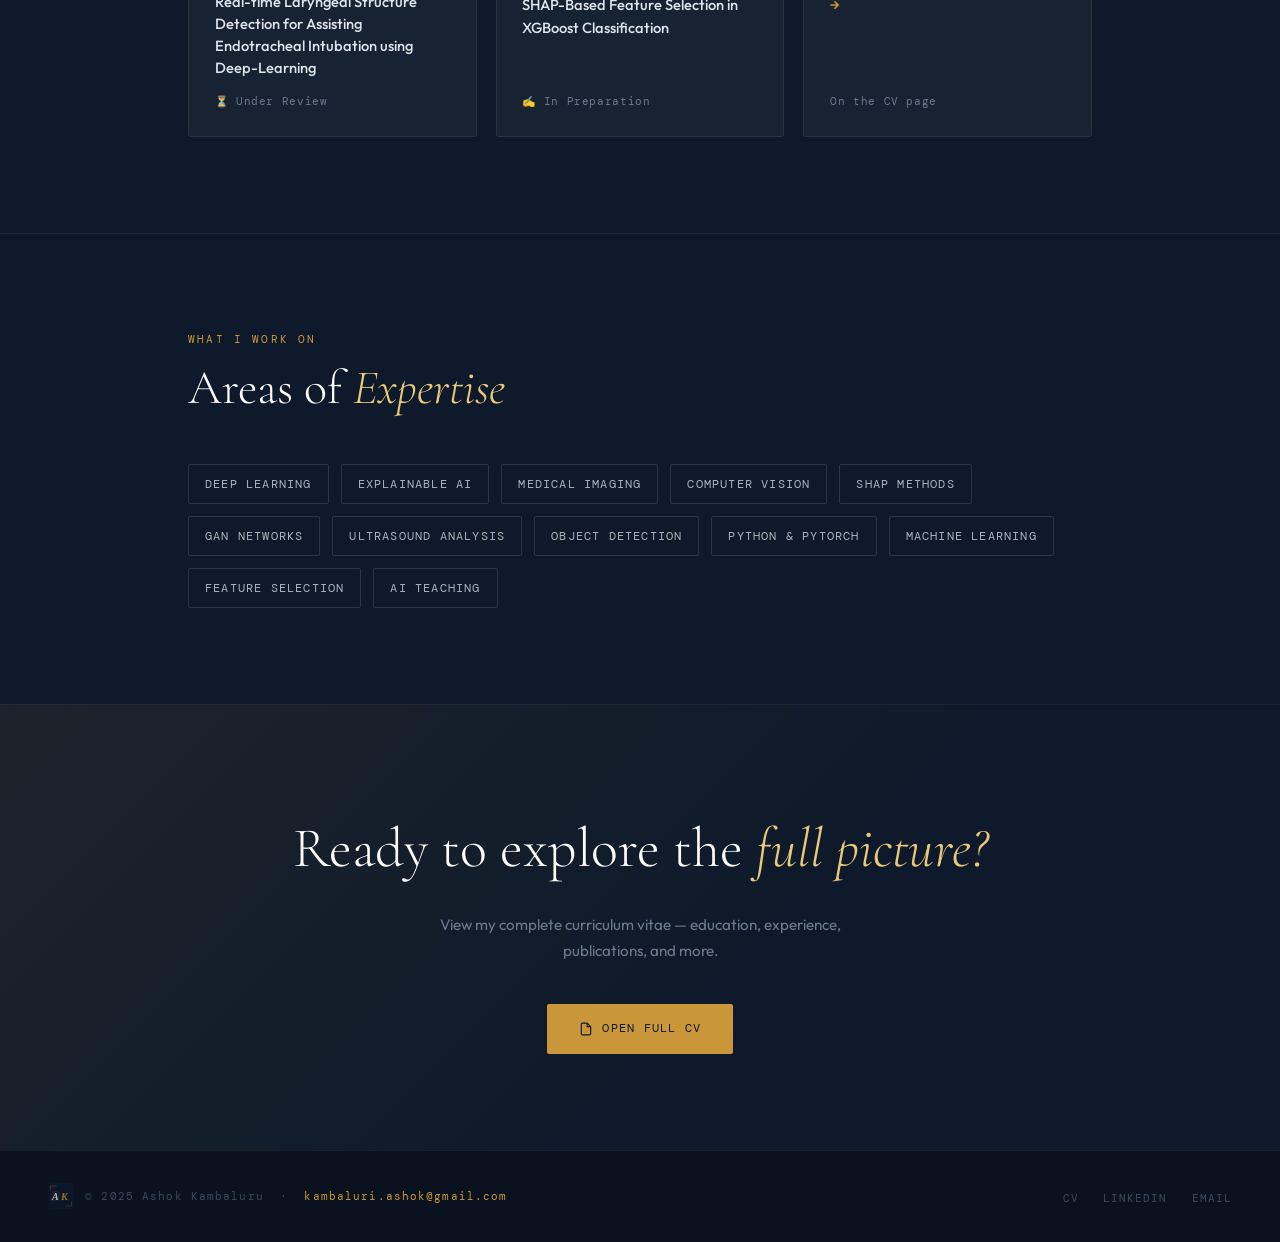
==== commit 0a45ea0e: "Update index.html" ====
--- a/index.html
+++ b/index.html
@@ -139,7 +139,7 @@
           <svg width="14" height="14" viewBox="0 0 24 24" fill="none" stroke="currentColor" stroke-width="2" aria-hidden="true"><rect x="2" y="4" width="20" height="16" rx="2"/><path d="m2 7 10 7 10-7"/></svg>
           Get in Touch
         </a>
-        <a href="https://www.linkedin.com/in/ashok-kambaluru" target="_blank" rel="noopener" class="btn-secondary" aria-label="LinkedIn profile">
+        <a href="https://www.linkedin.com/in/ashok-kambaluru-a91663223/" target="_blank" rel="noopener" class="btn-secondary" aria-label="LinkedIn profile">
           <svg width="14" height="14" viewBox="0 0 24 24" fill="currentColor" aria-hidden="true"><path d="M16 8a6 6 0 0 1 6 6v7h-4v-7a2 2 0 0 0-4 0v7h-4v-7a6 6 0 0 1 6-6zM2 9h4v12H2z"/><circle cx="4" cy="4" r="2"/></svg>
           LinkedIn
         </a>
@@ -269,7 +269,7 @@
   </div>
   <ul class="footer-links" role="list">
     <li><a href="cv.html">CV</a></li>
-    <li><a href="https://www.linkedin.com/in/ashok-kambaluru" target="_blank" rel="noopener">LinkedIn</a></li>
+    <li><a href="https://www.linkedin.com/in/ashok-kambaluru-a91663223/" target="_blank" rel="noopener">LinkedIn</a></li>
     <li><a href="mailto:kambaluri.ashok@gmail.com">Email</a></li>
   </ul>
 </footer>
